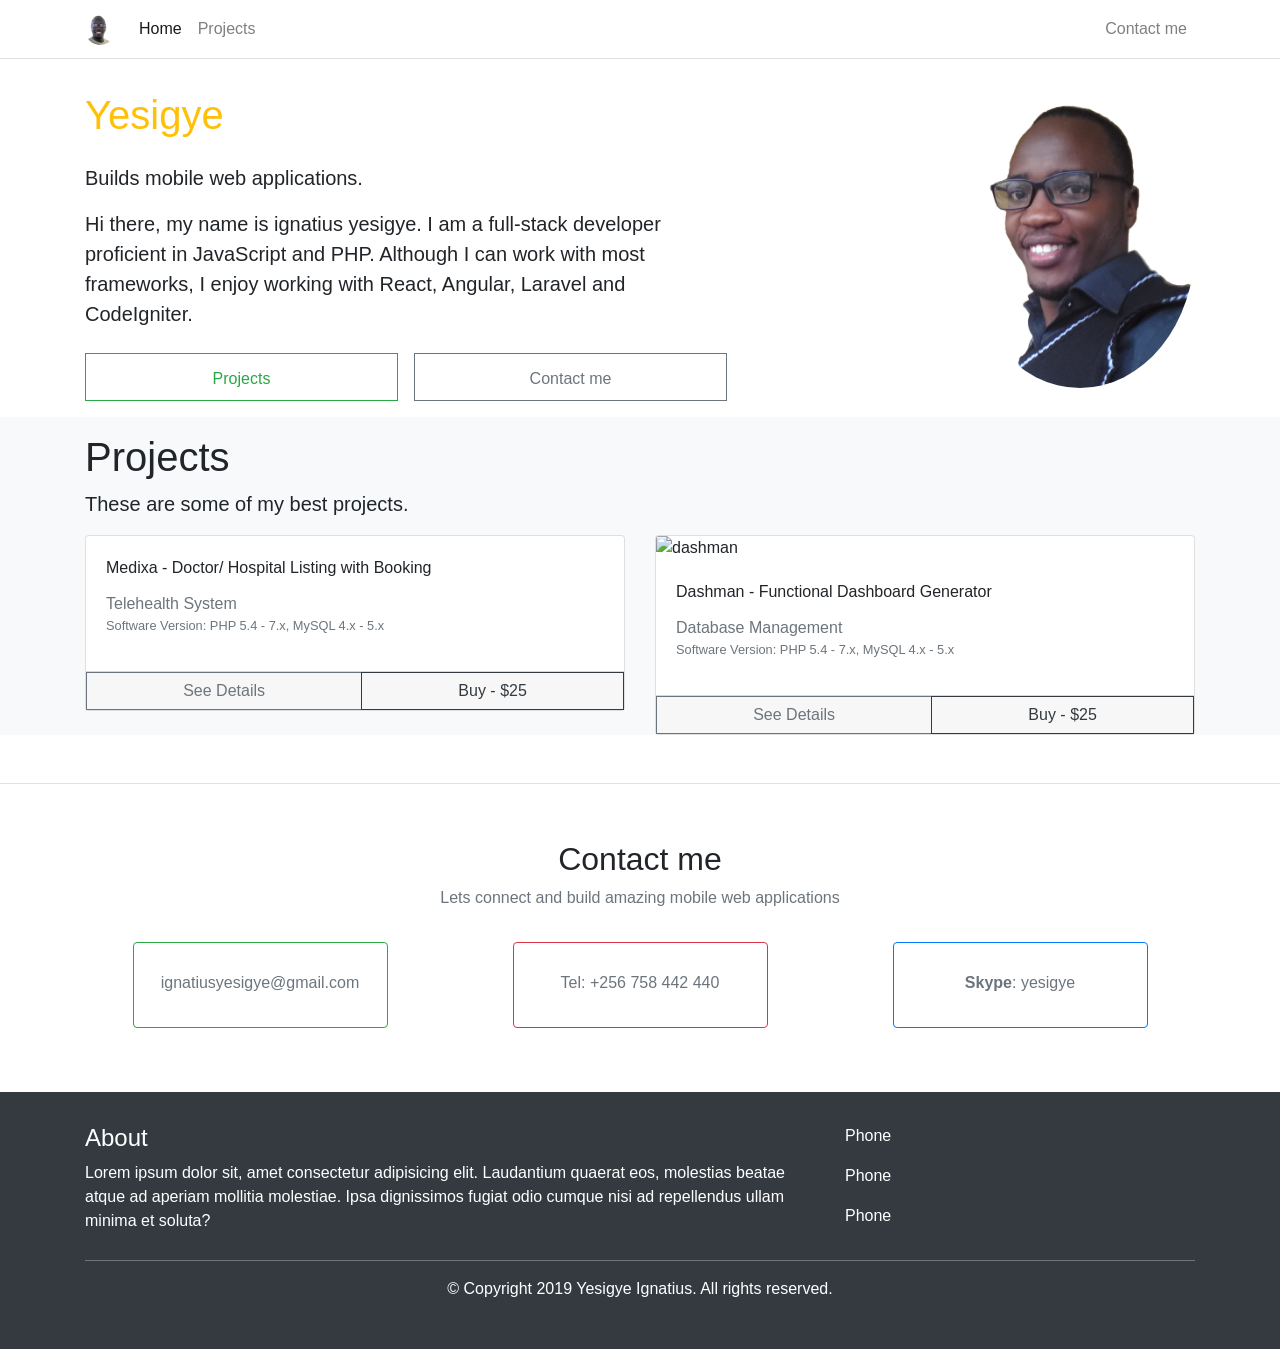
==== index.html @ 601f150d "added project" ====
<!doctype html>
<html lang="en">
    <head>
        <meta charset="utf-8">
        <meta name="viewport" content="width=device-width, initial-scale=1, shrink-to-fit=no">

        <!-- Bootstrap CSS -->
        <link rel="stylesheet" href="https://stackpath.bootstrapcdn.com/bootstrap/4.3.1/css/bootstrap.min.css" integrity="sha384-ggOyR0iXCbMQv3Xipma34MD+dH/1fQ784/j6cY/iJTQUOhcWr7x9JvoRxT2MZw1T" crossorigin="anonymous">
        <!-- Feather Icons -->
        <script src="https://unpkg.com/feather-icons"></script>
        <title>Yesigye Ignatius</title>
        <style>
            .card-top-icon {
                width:100%;
                height:2.5rem;
            }
        </style>

        <nav class="navbar navbar-expand-lg navbar-light bg-light bg-white border-bottom mb-3" id="navbar-example">
            <div class="container">
                <a class="navbar-brand" href="#">
                    <img src="assets/images/logo.png" width="30" height="30" alt="logo" class="rounded-circle">
                </a>
                <button class="navbar-toggler" type="button" data-toggle="collapse" data-target="#navbarSupportedContent" aria-controls="navbarSupportedContent" aria-expanded="false" aria-label="Toggle navigation">
                    <span class="navbar-toggler-icon"></span>
                </button>

                <div class="collapse navbar-collapse" id="navbarSupportedContent">
                    <ul class="navbar-nav mr-auto">
                        <li class="nav-item active">
                            <a class="nav-link" href="#">Home <span class="sr-only">(current)</span></a>
                        </li>
                        <li class="nav-item">
                            <a class="nav-link" href="#nash-projects">Projects</a>
                        </li>
                    </ul>
                    <ul class="navbar-nav ml-auto">
                        <li class="nav-item">
                            <a class="nav-link" href="#nash-contact">Contact me</a>
                        </li>
                    </ul>
                </div>
            </div>
        </nav>
    </head>
    <body data-spy="scroll" data-target="#navbar-example">
        <main id="main" class="">
            <section class="container" id="nash-intro">
                <div class="row align-items-center">
                    <div class="col-6 mx-auto col-md-5 order-md-2 text-md-right">
                        <img src="assets/images/profile.png" width="230" height="230" class="img-fluid rounded-circle mb-3 mb-md-0">
                    </div>
                    <div class="col-md-7 order-md-1 text-center text-md-left pr-md-2">
                        <h1 class="mb-4 mt-md-3 font-weight-light text-warning">Yesigye</h1>
                        <p class="lead">
                            Builds mobile web applications.
                        </p>
                        <p class="lead mb-4">
                            Hi there, my name is ignatius yesigye. I am a full-stack developer proficient in JavaScript and PHP.
                            Although I can work with most frameworks, I enjoy working with React, Angular, Laravel and CodeIgniter.
                        </p>
                        <div class="row mx-n2">
                            <div class="col-md px-2">
                                <a href="#nash-projects" class="btn btn-lg rounded-0 btn-outline-success w-100 mb-3" onclick="">
                                    <small>Projects</small>
                                </a>
                            </div>
                            <div class="col-md px-2">
                                <a href="#nash-contact" class="btn btn-lg rounded-0 btn-outline-secondary w-100 mb-3" onclick="">
                                    <small>Contact me</small>
                                </a>
                            </div>
                        </div>
                        <!-- Not necessary yet -->
                        <!-- <p class="text-muted mb-0">
                            Google Certified
                        </p> -->
                    </div>
                </div>
            </section>

            <section class="bg-light" id="nash-projects">
                <div class="container">
                    <h1 class="pt-3 md-pt-5 mb-2">Projects</h1>
                    <p class="lead">These are some of my best projects.</p>
                    <div class="row">
                        <div class="col-md-6">
                            <div class="card">
                                <img src="https://codecanyon.img.customer.envatousercontent.com/files/255512874/preview.png?auto=compress%2Cformat&fit=crop&crop=top&max-h=8000&max-w=590&s=eb7955624cbbb5a6c4018418d5ab334c" alt="" class="card-img-top">
                                <div class="card-body">
                                    <div class="card-title">Medixa - Doctor/ Hospital Listing with Booking</div>
                                    <div class="text-muted">Telehealth System</div>
                                    <p class="text-muted small">
                                        Software Version: PHP 5.4 - 7.x, MySQL 4.x - 5.x
                                    </p>
                                </div>
                                <div class="card-footer btn-group p-0">
                                    <a href="#modal-medixa" data-toggle="modal" class="btn rounded-0 btn-outline-secondary">See Details</a>
                                    <a href="https://codecanyon.net/item/medixa-doctor-hospital-listing-with-booking/22746123" class="btn rounded-0 btn-outline-dark">Buy - $25</a>
                                </div>
                            </div>

                            <div class="modal" tabindex="-1" role="dialog" id="modal-medixa">
                                <div class="modal-dialog modal-lg" role="document">
                                    <div class="modal-content">
                                    <div class="modal-header">
                                        <h5 class="modal-title">
                                            <img src="https://s3.envato.com/files/255512873/mini-logo.png.png" height="25" width="25" alt="medixa" class="mr-2">
                                            medixa - doctor & hospital listing with booking
                                        </h5>
                                        <button type="button" class="close" data-dismiss="modal" aria-label="Close">
                                        <span aria-hidden="true">&times;</span>
                                        </button>
                                    </div>
                                    <div class="modal-body">
                                        <p>
                                            This script is a hospital and doctor listing management tool. It is great if you are looking for an easy-to-use
                                            script
                                            to register an updated listing of doctors and hospital from which users can search and book appointments. In
                                            addition;
                                            the script allows users to book and track appointments with physicians, who will be duly notified by email and in
                                            app
                                            notifications. Dashboards are created for hospitals accounts where they can manage their physicians, define
                                            facilities
                                            they offer, upload photos and more.
                                        </p>
                                        <h4>Features</h4>
                                        <ul>
                                            <li>Full Admin Dashboard</li>
                                            <li>Dashboard for hospitals</li>
                                            <li>Notify doctors of new appointments</li>
                                            <li>Filter by type, facilities or specialities</li>
                                            <li>Robust search with ranking algorithm</li>
                                            <li>User Management and Authentication</li>
                                        </ul>
                                        
                                        <p class="text-center">
                                            <img src="https://image.ibb.co/hLg8ZK/description.png" alt="description" class="img-fluid" />
                                            <a class="btn btn-primary" href="https://medixa.000webhostapp.com/" rel="nofollow" target="_blank">
                                                DEMO
                                            </a>
                                        </p>
                                        
                                        <h4>DEMO Authentication</h4>
                                        <ol>
                                            <li>
                                                Admin Dashboard <br />
                                                <ul>
                                                    <li>email: <b><a href="mailto:admin@admin.com">admin@admin.com</a></b></li>
                                                    <li>passsword: <b>password</b></li>
                                                </ul>
                                            </li>
                                            <li>
                                                Hospital Dashboard <br />
                                                <ul>
                                                    <li>email: <b><a href="mailto:usernash@email.com">usernash@email.com</a></b></li>
                                                    <li>passsword: <b>password</b></li>
                                                </ul>
                                            </li>
                                            <li>
                                                Doctor Account <br />
                                                <ul>
                                                    <li>email: <b><a href="mailto:Anne23@Weber.com">Anne23@Weber.com</a></b></li>
                                                    <li>passsword: <b>password</b></li>
                                                </ul>
                                            </li>
                                        </ol>
                                    </div>
                                    <div class="modal-footer d-md-none">
                                        <button type="button" class="btn btn-secondary" data-dismiss="modal">Close widow</button>
                                    </div>
                                    </div>
                                </div>
                            </div>
                        </div>
                        <div class="col-md-6">
                            <div class="card">
                                <img src="https://codecanyon.img.customer.envatousercontent.com/files/265537989/preview.jpeg?auto=compress%2Cformat&fit=crop&crop=top&max-h=8000&max-w=590&s=164955f8f683c32d65505e8221504184" alt="dashman" class="card-img-top">
                                <div class="card-body">
                                    <div class="card-title">Dashman - Functional Dashboard Generator</div>
                                    <div class="text-muted">Database Management</div>
                                    <p class="text-muted small">
                                        Software Version: PHP 5.4 - 7.x, MySQL 4.x - 5.x
                                    </p>
                                </div>
                                <div class="card-footer btn-group p-0">
                                    <a href="#modal-dashman" data-toggle="modal" class="btn rounded-0 btn-outline-secondary">See Details</a>
                                    <a href="https://codecanyon.net/item/dashman-functional-dashboard-generator/23898060" class="btn rounded-0 btn-outline-dark">Buy - $25</a>
                                </div>
                            </div>

                            <div class="modal" tabindex="-1" role="dialog" id="modal-dashman">
                                <div class="modal-dialog modal-lg" role="document">
                                    <div class="modal-content">
                                    <div class="modal-header">
                                        <h5 class="modal-title">
                                            <img src="https://s3.envato.com/files/265537988/logo.PNG" height="25" width="25" alt="medixa" class="mr-2">
                                            Dashman - Functional Dashboard Generator
                                        </h5>
                                        <button type="button" class="close" data-dismiss="modal" aria-label="Close">
                                        <span aria-hidden="true">&times;</span>
                                        </button>
                                    </div>
                                    <div class="modal-body">
                                        <p>
                                            Dashman is a php script that automatically generates a working admin dashboard from your database. Dashman will take care of backend stuff, so that you focus on building amazing apps.
                                        </p>
                                        <ul>
                                            <li>Login Authentication</li>
                                            <li>Quick Statistics on data</li>
                                            <li>Data Graphs for relevant tables</li>
                                            <li>Data tables with search &#38; filters</li>
                                            <li>Data CRUD functions with Batch editing</li>
                                            <li>Image uploader with cropping feature</li>
                                            <li>Foreign keys are respected</li>
                                            <li>Form Validation</li>
                                            <li>Customizable Settings</li>
                                            <li>Easy Setup</li>
                                        </ul>
                                    
                                        <h4>Server Requirements</h4>
                                        <ul>
                                            <li>PHP 5+</li>
                                            <li>MySQL</li>
                                        </ul>
                                    
                                        <p>
                                            <a href="http://dashmanapp.000webhostapp.com/" rel="nofollow" target="_blank">
                                                <img src="https://i.ibb.co/s6HyV5x/description.png" alt="description" class="img-fluid">
                                            </a>
                                        </p>
                                    
                                        <h4>Features</h4>
                                        <ul>
                                            <li>
                                                <strong>Secure authentication.</strong>
                                                Dashman has an inbuilt user authentication to connect to your database safely.
                                                No need to setup an account, just enter your database credentials to begin using Dashman.
                                            </li>
                                            <li>
                                                <strong>Intiutive Dashboard.</strong>
                                                A dashboard is automatically generated depending on the database structure and the type of 
                                                data in your database. Generating different card to show graphs, statistics, quick facts and info cards.
                                            </li>
                                            <li>
                                                <strong>Data Mapping.</strong>
                                                Dashman analyzes and maintains the foreign key relationships between data objects and treats them as a single entity.
                                                for example a user management database will have a User entity that relates to Groups and Roles.
                                            </li>
                                            <li>
                                                <strong>Smart Widgets.</strong>
                                                Dashman presents data in a beautiful and familiar way. Using images card or upload widgets 
                                                for images, check boxes for option fields or formatting tables to display data correctly.
                                            </li>
                                            <li>
                                                <strong>Form Validation.</strong>
                                                While adding or updating new data, Dashman ensures the data you enter is true and
                                                consistent by setting up validation rules based on your database constrains.
                                            </li>
                                            <li>
                                                <strong>No generated code or tables.</strong>
                                                Dashman relies solely on your database and unlike most generator scripts,
                                                It does not add code files or change your database schema. This makes it perfect if you have limited privileges
                                                on a web server or you are concerned about security.
                                            </li>
                                        </ul>
                                    </div>
                                    <div class="modal-footer d-md-none">
                                        <button type="button" class="btn btn-secondary" data-dismiss="modal">Close widow</button>
                                    </div>
                                    </div>
                                </div>
                            </div>
                        </div>
                    </div>
                </div>
            </section>

            <section class="border-top py-5 mt-5 text-center" id="nash-contact">
                <h2 class="my-2">Contact me</h2>
                <p class="text-muted">Lets connect and build amazing mobile web applications</p>
                <div class="container">
                    <div class="row">
                        <div class="col-md-3 mt-3 mx-auto">
                            <a class="card-link text-success" href="mailto:ignatiusyesigye@gmail.com">
                                <div class="card card-body border-success">
                                    <h1><i class="card-top-icon" data-feather="mail"></i></h1>
                                    <div class="card-title text-muted">
                                        ignatiusyesigye@gmail.com
                                    </div>
                                </div>
                            </a>
                        </div>
                        <div class="col-md-3 mt-3 mx-auto">
                            <a class="card-link text-danger d-md-none" href="tel:+256758442440">
                                <div class="card card-body border-danger">
                                    <h1><i class="card-top-icon" data-feather="phone"></i></h1>
                                    <div class="card-title text-muted">
                                        Tel: +256 758 442 440
                                    </div>
                                </div>
                            </a>
                            <div class="card card-body d-none d-md-block border-danger text-danger">
                                <h1><i class="card-top-icon" data-feather="phone"></i></h1>
                                <div class="card-title text-muted">
                                    Tel: +256 758 442 440
                                </div>
                            </div>
                        </div>
                        <div class="col-md-3 mt-3 mx-auto">
                            <a class="card-link text-primary" href="skype:yesigye">
                                <div class="card card-body border-primary">
                                    <h1><i class="card-top-icon" data-feather="video"></i></h1>
                                    <div class="card-title text-muted">
                                        <b>Skype</b>: yesigye
                                    </div>
                                </div>
                            </a>
                        </div>
                    </div>
                </div>
            </section>
        </main>

        <footer class="bg-dark text-white pt-3 pb-5 mt-3">
            <div class="container">
                <div class="row">
                    <div class="col-md-8 pt-3">
                        <h4>About</h4>
                        Lorem ipsum dolor sit, amet consectetur adipisicing elit. Laudantium quaerat eos, molestias beatae atque ad aperiam mollitia molestiae. Ipsa dignissimos fugiat odio cumque nisi ad repellendus ullam minima et soluta?
                    </div>
                    <div class="col-md-4 pt-3">
                        <p>Phone</p>
                        <p>Phone</p>
                        <p>Phone</p>
                    </div>
                </div>
                <hr class="border-secondary">
                <aside class="text-center">&copy Copyright 2019 Yesigye Ignatius.<wbr> All rights reserved.</aside>
            </div>
        </footer>

        <!-- Activate Feather Icons -->
        <script>
            feather.replace()
        </script>
        <!-- jQuery first, then Popper.js, then Bootstrap JS -->
        <script src="https://code.jquery.com/jquery-3.3.1.slim.min.js" integrity="sha384-q8i/X+965DzO0rT7abK41JStQIAqVgRVzpbzo5smXKp4YfRvH+8abtTE1Pi6jizo" crossorigin="anonymous"></script>
        <script src="https://cdnjs.cloudflare.com/ajax/libs/popper.js/1.14.7/umd/popper.min.js" integrity="sha384-UO2eT0CpHqdSJQ6hJty5KVphtPhzWj9WO1clHTMGa3JDZwrnQq4sF86dIHNDz0W1" crossorigin="anonymous"></script>
        <script src="https://stackpath.bootstrapcdn.com/bootstrap/4.3.1/js/bootstrap.min.js" integrity="sha384-JjSmVgyd0p3pXB1rRibZUAYoIIy6OrQ6VrjIEaFf/nJGzIxFDsf4x0xIM+B07jRM" crossorigin="anonymous"></script>
  </body>
</html>
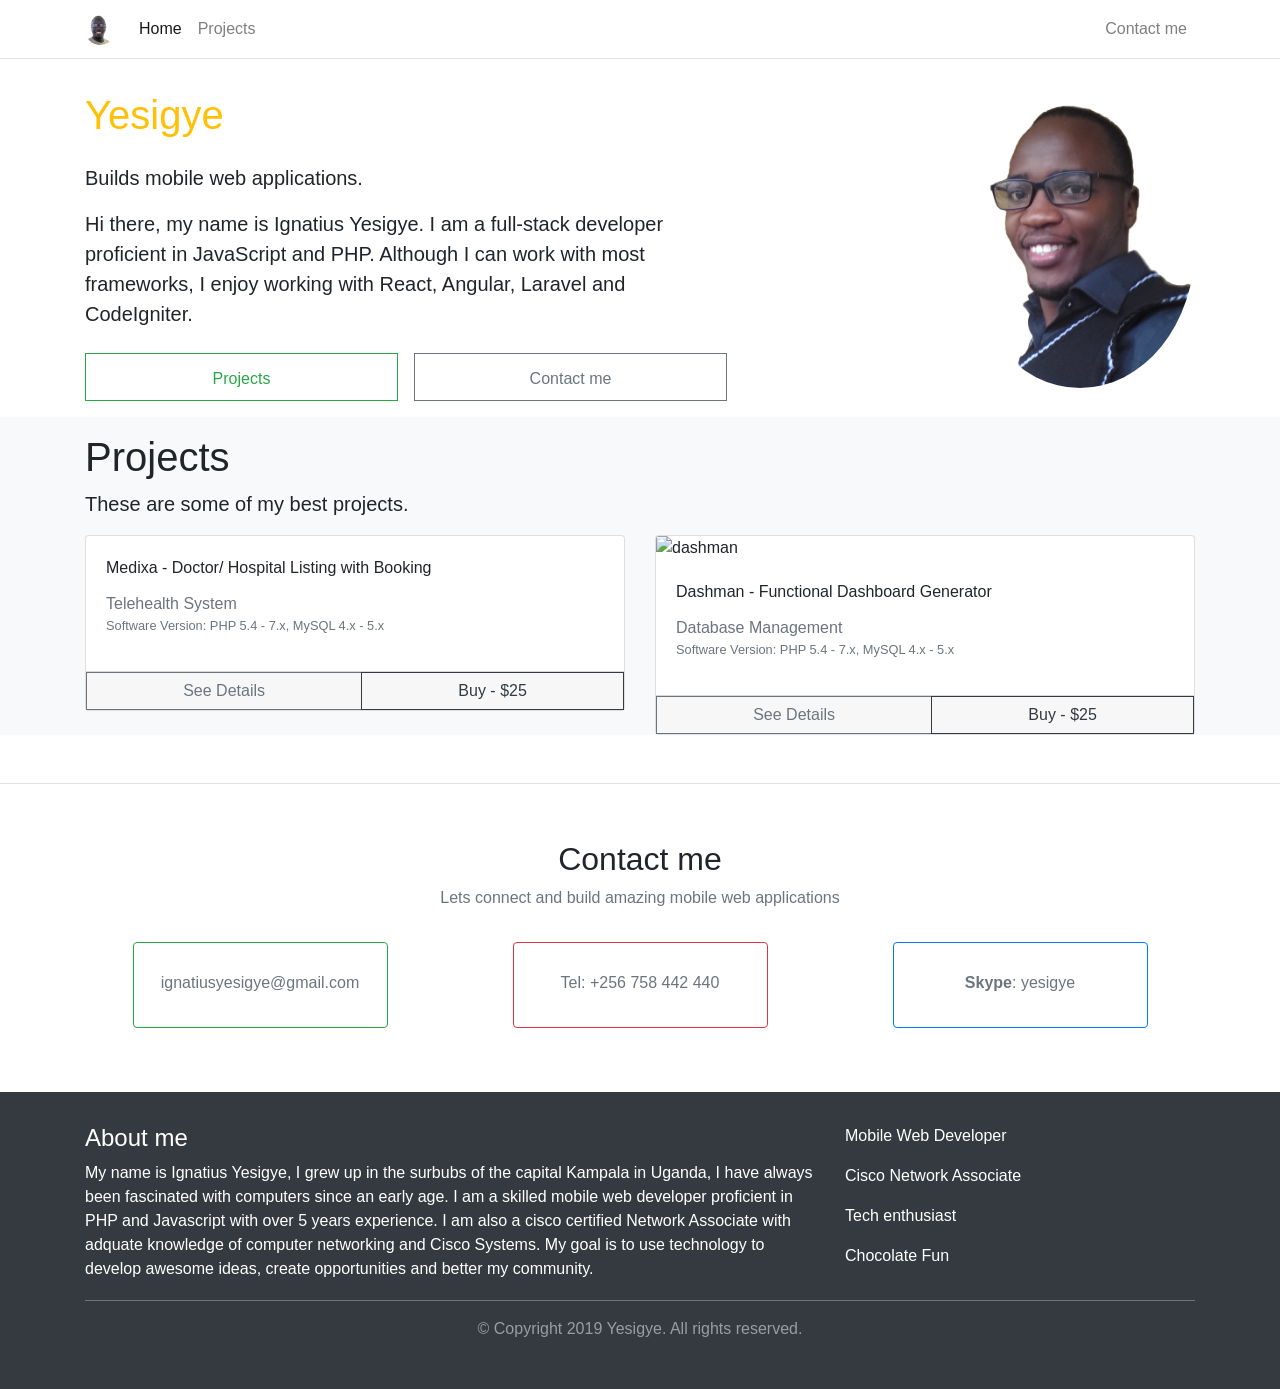
==== commit e62e9c17: "Updated about me" ====
--- a/index.html
+++ b/index.html
@@ -56,7 +56,7 @@
                             Builds mobile web applications.
                         </p>
                         <p class="lead mb-4">
-                            Hi there, my name is ignatius yesigye. I am a full-stack developer proficient in JavaScript and PHP.
+                            Hi there, my name is Ignatius Yesigye. I am a full-stack developer proficient in JavaScript and PHP.
                             Although I can work with most frameworks, I enjoy working with React, Angular, Laravel and CodeIgniter.
                         </p>
                         <div class="row mx-n2">
@@ -326,17 +326,22 @@
             <div class="container">
                 <div class="row">
                     <div class="col-md-8 pt-3">
-                        <h4>About</h4>
-                        Lorem ipsum dolor sit, amet consectetur adipisicing elit. Laudantium quaerat eos, molestias beatae atque ad aperiam mollitia molestiae. Ipsa dignissimos fugiat odio cumque nisi ad repellendus ullam minima et soluta?
+                        <h4>About me</h4>
+                        My name is Ignatius Yesigye, I grew up in the surbubs of the capital Kampala in Uganda,
+                        I have always been fascinated with computers since an early age.
+                        I am a skilled mobile web developer proficient in PHP and Javascript with over 5 years experience.
+                        I am also a cisco certified Network Associate with adquate knowledge of computer networking and Cisco Systems.
+                        My goal is to use technology to develop awesome ideas, create opportunities and better my community.
                     </div>
                     <div class="col-md-4 pt-3">
-                        <p>Phone</p>
-                        <p>Phone</p>
-                        <p>Phone</p>
+                        <p>Mobile Web Developer</p>
+                        <p>Cisco Network Associate</p>
+                        <p>Tech enthusiast</p>
+                        <p>Chocolate Fun</p>
                     </div>
                 </div>
                 <hr class="border-secondary">
-                <aside class="text-center">&copy Copyright 2019 Yesigye Ignatius.<wbr> All rights reserved.</aside>
+                <aside class="text-center text-white-50">&copy Copyright 2019 Yesigye.<wbr> All rights reserved.</aside>
             </div>
         </footer>
 
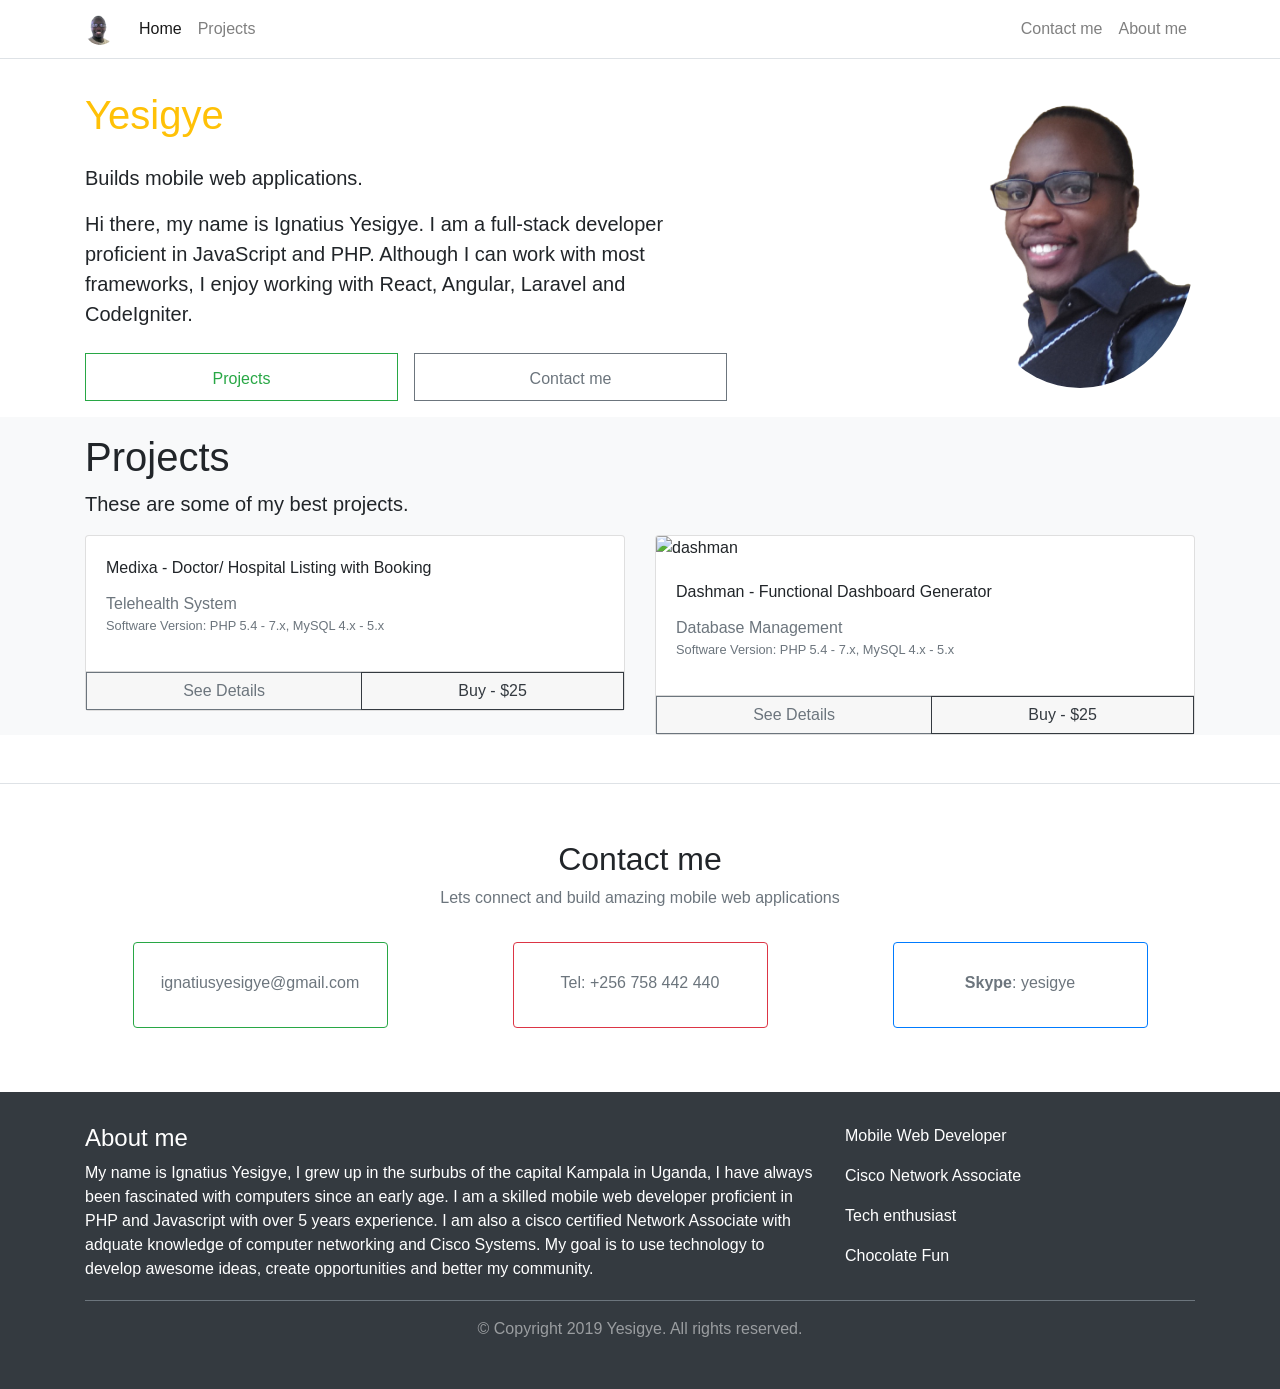
==== commit 482c453b: "Add about link to nav" ====
--- a/index.html
+++ b/index.html
@@ -37,6 +37,9 @@
                     <ul class="navbar-nav ml-auto">
                         <li class="nav-item">
                             <a class="nav-link" href="#nash-contact">Contact me</a>
+                        </li>
+                        <li class="nav-item">
+                            <a class="nav-link" href="#nash-about">About me</a>
                         </li>
                     </ul>
                 </div>
@@ -322,7 +325,7 @@
             </section>
         </main>
 
-        <footer class="bg-dark text-white pt-3 pb-5 mt-3">
+        <footer class="bg-dark text-white pt-3 pb-5 mt-3" id="nash-about">
             <div class="container">
                 <div class="row">
                     <div class="col-md-8 pt-3">
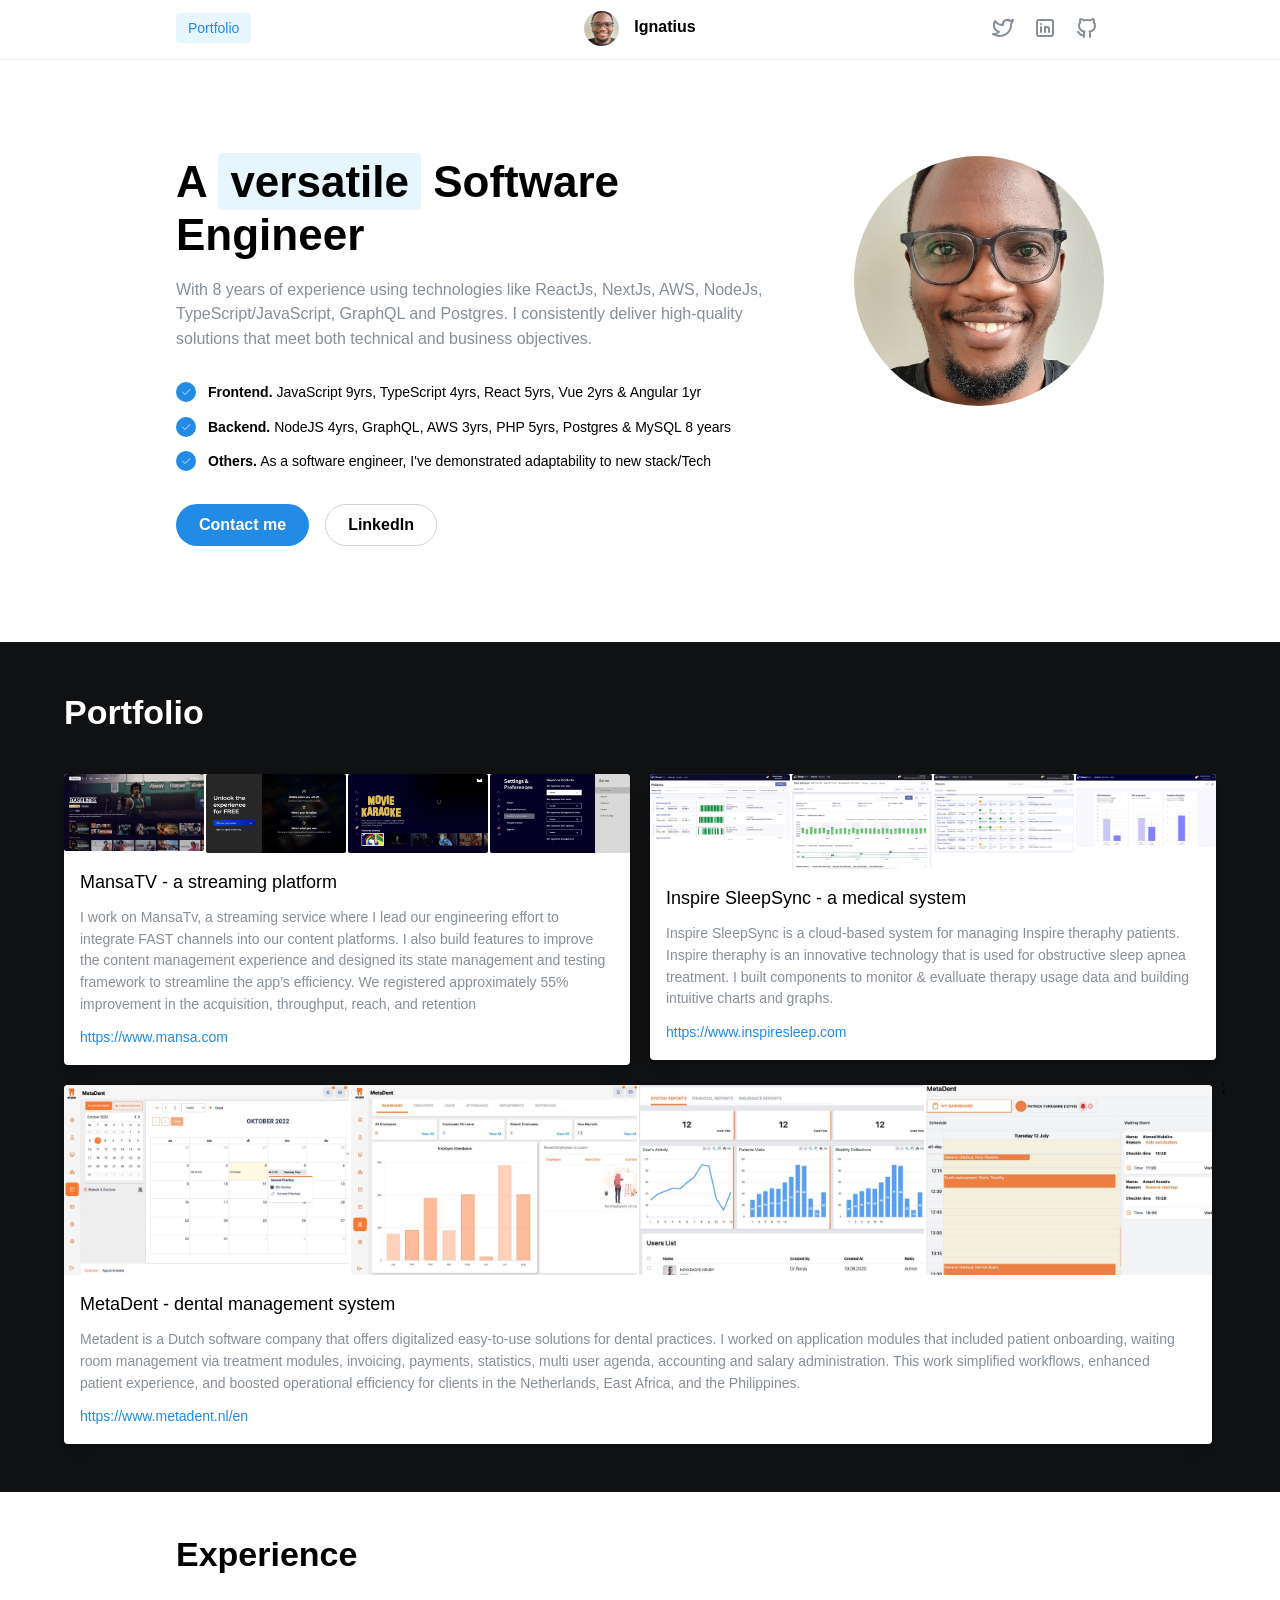
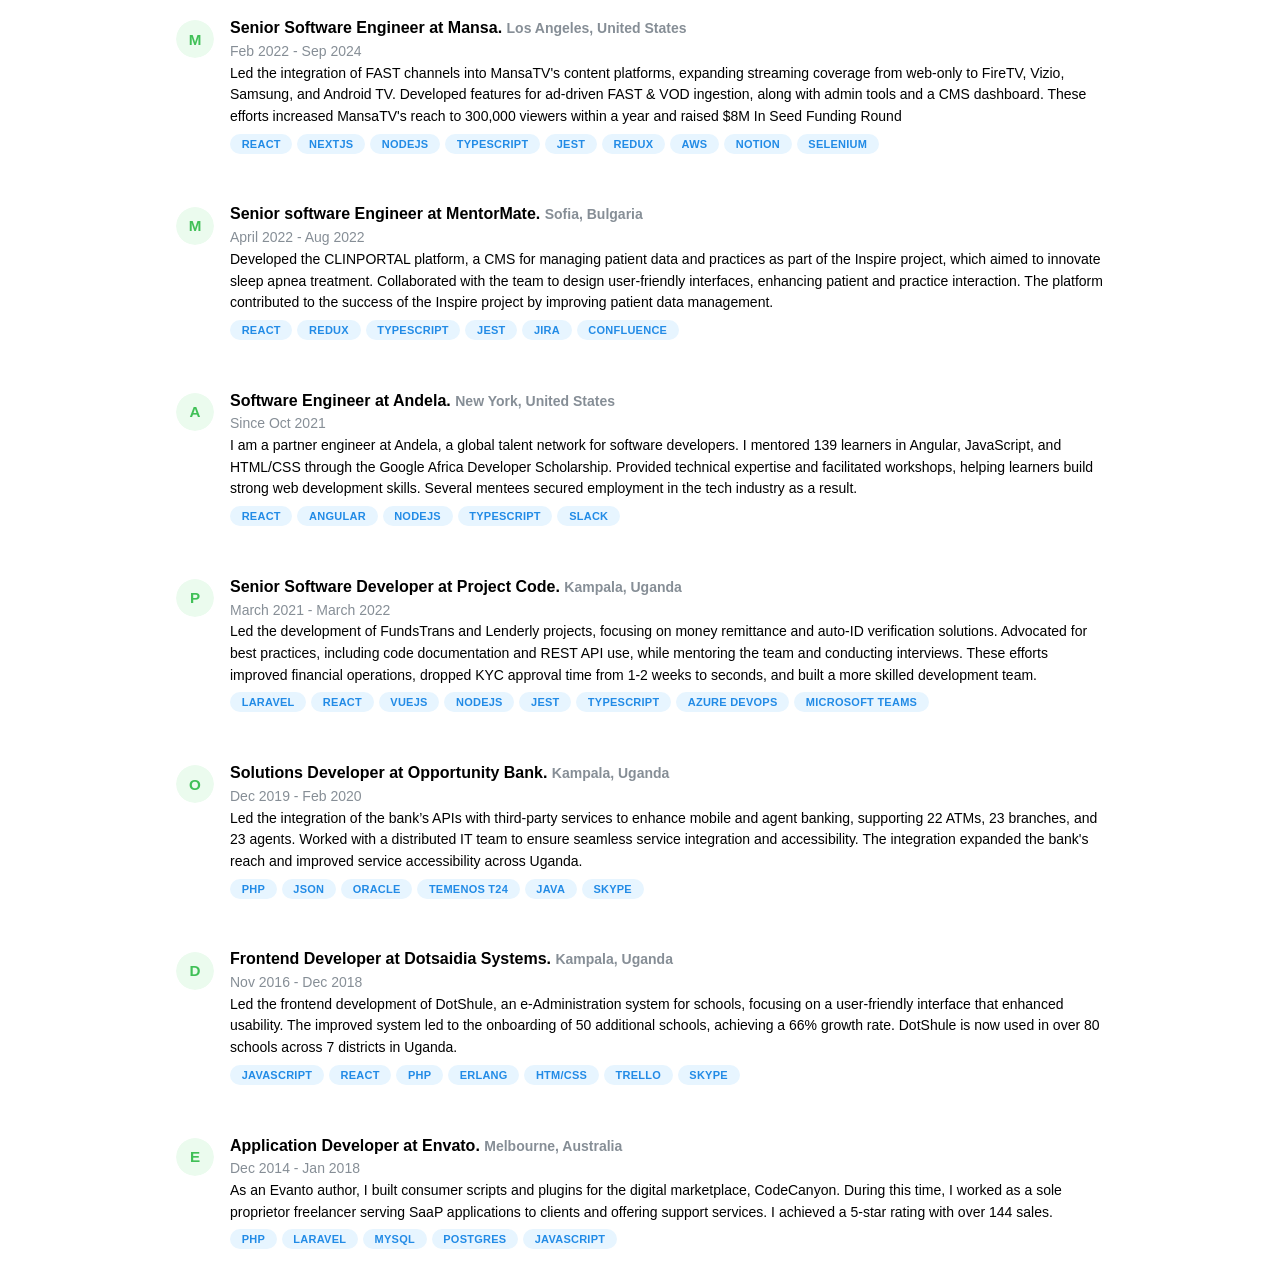
==== commit 60a8c1f6: "Add files via upload" ====
--- a/index.html
+++ b/index.html
@@ -1,360 +1 @@
-<!doctype html>
-<html lang="en">
-    <head>
-        <meta charset="utf-8">
-        <meta name="viewport" content="width=device-width, initial-scale=1, shrink-to-fit=no">
-
-        <!-- Bootstrap CSS -->
-        <link rel="stylesheet" href="https://stackpath.bootstrapcdn.com/bootstrap/4.3.1/css/bootstrap.min.css" integrity="sha384-ggOyR0iXCbMQv3Xipma34MD+dH/1fQ784/j6cY/iJTQUOhcWr7x9JvoRxT2MZw1T" crossorigin="anonymous">
-        <!-- Feather Icons -->
-        <script src="https://unpkg.com/feather-icons"></script>
-        <title>Yesigye Ignatius</title>
-        <style>
-            .card-top-icon {
-                width:100%;
-                height:2.5rem;
-            }
-        </style>
-
-        <nav class="navbar navbar-expand-lg navbar-light bg-light bg-white border-bottom mb-3" id="navbar-example">
-            <div class="container">
-                <a class="navbar-brand" href="#">
-                    <img src="assets/images/logo.png" width="30" height="30" alt="logo" class="rounded-circle">
-                </a>
-                <button class="navbar-toggler" type="button" data-toggle="collapse" data-target="#navbarSupportedContent" aria-controls="navbarSupportedContent" aria-expanded="false" aria-label="Toggle navigation">
-                    <span class="navbar-toggler-icon"></span>
-                </button>
-
-                <div class="collapse navbar-collapse" id="navbarSupportedContent">
-                    <ul class="navbar-nav mr-auto">
-                        <li class="nav-item active">
-                            <a class="nav-link" href="#">Home <span class="sr-only">(current)</span></a>
-                        </li>
-                        <li class="nav-item">
-                            <a class="nav-link" href="#nash-projects">Projects</a>
-                        </li>
-                    </ul>
-                    <ul class="navbar-nav ml-auto">
-                        <li class="nav-item">
-                            <a class="nav-link" href="#nash-contact">Contact me</a>
-                        </li>
-                        <li class="nav-item">
-                            <a class="nav-link" href="#nash-about">About me</a>
-                        </li>
-                    </ul>
-                </div>
-            </div>
-        </nav>
-    </head>
-    <body data-spy="scroll" data-target="#navbar-example">
-        <main id="main" class="">
-            <section class="container" id="nash-intro">
-                <div class="row align-items-center">
-                    <div class="col-6 mx-auto col-md-5 order-md-2 text-md-right">
-                        <img src="assets/images/profile.png" width="230" height="230" class="img-fluid rounded-circle mb-3 mb-md-0">
-                    </div>
-                    <div class="col-md-7 order-md-1 text-center text-md-left pr-md-2">
-                        <h1 class="mb-4 mt-md-3 font-weight-light text-warning">Yesigye</h1>
-                        <p class="lead">
-                            Builds mobile web applications.
-                        </p>
-                        <p class="lead mb-4">
-                            Hi there, my name is Ignatius Yesigye. I am a full-stack developer proficient in JavaScript and PHP.
-                            Although I can work with most frameworks, I enjoy working with React, Angular, Laravel and CodeIgniter.
-                        </p>
-                        <div class="row mx-n2">
-                            <div class="col-md px-2">
-                                <a href="#nash-projects" class="btn btn-lg rounded-0 btn-outline-success w-100 mb-3" onclick="">
-                                    <small>Projects</small>
-                                </a>
-                            </div>
-                            <div class="col-md px-2">
-                                <a href="#nash-contact" class="btn btn-lg rounded-0 btn-outline-secondary w-100 mb-3" onclick="">
-                                    <small>Contact me</small>
-                                </a>
-                            </div>
-                        </div>
-                        <!-- Not necessary yet -->
-                        <!-- <p class="text-muted mb-0">
-                            Google Certified
-                        </p> -->
-                    </div>
-                </div>
-            </section>
-
-            <section class="bg-light" id="nash-projects">
-                <div class="container">
-                    <h1 class="pt-3 md-pt-5 mb-2">Projects</h1>
-                    <p class="lead">These are some of my best projects.</p>
-                    <div class="row">
-                        <div class="col-md-6">
-                            <div class="card">
-                                <img src="https://codecanyon.img.customer.envatousercontent.com/files/255512874/preview.png?auto=compress%2Cformat&fit=crop&crop=top&max-h=8000&max-w=590&s=eb7955624cbbb5a6c4018418d5ab334c" alt="" class="card-img-top">
-                                <div class="card-body">
-                                    <div class="card-title">Medixa - Doctor/ Hospital Listing with Booking</div>
-                                    <div class="text-muted">Telehealth System</div>
-                                    <p class="text-muted small">
-                                        Software Version: PHP 5.4 - 7.x, MySQL 4.x - 5.x
-                                    </p>
-                                </div>
-                                <div class="card-footer btn-group p-0">
-                                    <a href="#modal-medixa" data-toggle="modal" class="btn rounded-0 btn-outline-secondary">See Details</a>
-                                    <a href="https://codecanyon.net/item/medixa-doctor-hospital-listing-with-booking/22746123" class="btn rounded-0 btn-outline-dark">Buy - $25</a>
-                                </div>
-                            </div>
-
-                            <div class="modal" tabindex="-1" role="dialog" id="modal-medixa">
-                                <div class="modal-dialog modal-lg" role="document">
-                                    <div class="modal-content">
-                                    <div class="modal-header">
-                                        <h5 class="modal-title">
-                                            <img src="https://s3.envato.com/files/255512873/mini-logo.png.png" height="25" width="25" alt="medixa" class="mr-2">
-                                            medixa - doctor & hospital listing with booking
-                                        </h5>
-                                        <button type="button" class="close" data-dismiss="modal" aria-label="Close">
-                                        <span aria-hidden="true">&times;</span>
-                                        </button>
-                                    </div>
-                                    <div class="modal-body">
-                                        <p>
-                                            This script is a hospital and doctor listing management tool. It is great if you are looking for an easy-to-use
-                                            script
-                                            to register an updated listing of doctors and hospital from which users can search and book appointments. In
-                                            addition;
-                                            the script allows users to book and track appointments with physicians, who will be duly notified by email and in
-                                            app
-                                            notifications. Dashboards are created for hospitals accounts where they can manage their physicians, define
-                                            facilities
-                                            they offer, upload photos and more.
-                                        </p>
-                                        <h4>Features</h4>
-                                        <ul>
-                                            <li>Full Admin Dashboard</li>
-                                            <li>Dashboard for hospitals</li>
-                                            <li>Notify doctors of new appointments</li>
-                                            <li>Filter by type, facilities or specialities</li>
-                                            <li>Robust search with ranking algorithm</li>
-                                            <li>User Management and Authentication</li>
-                                        </ul>
-                                        
-                                        <p class="text-center">
-                                            <img src="https://image.ibb.co/hLg8ZK/description.png" alt="description" class="img-fluid" />
-                                            <a class="btn btn-primary" href="https://medixa.000webhostapp.com/" rel="nofollow" target="_blank">
-                                                DEMO
-                                            </a>
-                                        </p>
-                                        
-                                        <h4>DEMO Authentication</h4>
-                                        <ol>
-                                            <li>
-                                                Admin Dashboard <br />
-                                                <ul>
-                                                    <li>email: <b><a href="mailto:admin@admin.com">admin@admin.com</a></b></li>
-                                                    <li>passsword: <b>password</b></li>
-                                                </ul>
-                                            </li>
-                                            <li>
-                                                Hospital Dashboard <br />
-                                                <ul>
-                                                    <li>email: <b><a href="mailto:usernash@email.com">usernash@email.com</a></b></li>
-                                                    <li>passsword: <b>password</b></li>
-                                                </ul>
-                                            </li>
-                                            <li>
-                                                Doctor Account <br />
-                                                <ul>
-                                                    <li>email: <b><a href="mailto:Anne23@Weber.com">Anne23@Weber.com</a></b></li>
-                                                    <li>passsword: <b>password</b></li>
-                                                </ul>
-                                            </li>
-                                        </ol>
-                                    </div>
-                                    <div class="modal-footer d-md-none">
-                                        <button type="button" class="btn btn-secondary" data-dismiss="modal">Close widow</button>
-                                    </div>
-                                    </div>
-                                </div>
-                            </div>
-                        </div>
-                        <div class="col-md-6">
-                            <div class="card">
-                                <img src="https://codecanyon.img.customer.envatousercontent.com/files/265537989/preview.jpeg?auto=compress%2Cformat&fit=crop&crop=top&max-h=8000&max-w=590&s=164955f8f683c32d65505e8221504184" alt="dashman" class="card-img-top">
-                                <div class="card-body">
-                                    <div class="card-title">Dashman - Functional Dashboard Generator</div>
-                                    <div class="text-muted">Database Management</div>
-                                    <p class="text-muted small">
-                                        Software Version: PHP 5.4 - 7.x, MySQL 4.x - 5.x
-                                    </p>
-                                </div>
-                                <div class="card-footer btn-group p-0">
-                                    <a href="#modal-dashman" data-toggle="modal" class="btn rounded-0 btn-outline-secondary">See Details</a>
-                                    <a href="https://codecanyon.net/item/dashman-functional-dashboard-generator/23898060" class="btn rounded-0 btn-outline-dark">Buy - $25</a>
-                                </div>
-                            </div>
-
-                            <div class="modal" tabindex="-1" role="dialog" id="modal-dashman">
-                                <div class="modal-dialog modal-lg" role="document">
-                                    <div class="modal-content">
-                                    <div class="modal-header">
-                                        <h5 class="modal-title">
-                                            <img src="https://s3.envato.com/files/265537988/logo.PNG" height="25" width="25" alt="medixa" class="mr-2">
-                                            Dashman - Functional Dashboard Generator
-                                        </h5>
-                                        <button type="button" class="close" data-dismiss="modal" aria-label="Close">
-                                        <span aria-hidden="true">&times;</span>
-                                        </button>
-                                    </div>
-                                    <div class="modal-body">
-                                        <p>
-                                            Dashman is a php script that automatically generates a working admin dashboard from your database. Dashman will take care of backend stuff, so that you focus on building amazing apps.
-                                        </p>
-                                        <ul>
-                                            <li>Login Authentication</li>
-                                            <li>Quick Statistics on data</li>
-                                            <li>Data Graphs for relevant tables</li>
-                                            <li>Data tables with search &#38; filters</li>
-                                            <li>Data CRUD functions with Batch editing</li>
-                                            <li>Image uploader with cropping feature</li>
-                                            <li>Foreign keys are respected</li>
-                                            <li>Form Validation</li>
-                                            <li>Customizable Settings</li>
-                                            <li>Easy Setup</li>
-                                        </ul>
-                                    
-                                        <h4>Server Requirements</h4>
-                                        <ul>
-                                            <li>PHP 5+</li>
-                                            <li>MySQL</li>
-                                        </ul>
-                                    
-                                        <p>
-                                            <a href="http://dashmanapp.000webhostapp.com/" rel="nofollow" target="_blank">
-                                                <img src="https://i.ibb.co/s6HyV5x/description.png" alt="description" class="img-fluid">
-                                            </a>
-                                        </p>
-                                    
-                                        <h4>Features</h4>
-                                        <ul>
-                                            <li>
-                                                <strong>Secure authentication.</strong>
-                                                Dashman has an inbuilt user authentication to connect to your database safely.
-                                                No need to setup an account, just enter your database credentials to begin using Dashman.
-                                            </li>
-                                            <li>
-                                                <strong>Intiutive Dashboard.</strong>
-                                                A dashboard is automatically generated depending on the database structure and the type of 
-                                                data in your database. Generating different card to show graphs, statistics, quick facts and info cards.
-                                            </li>
-                                            <li>
-                                                <strong>Data Mapping.</strong>
-                                                Dashman analyzes and maintains the foreign key relationships between data objects and treats them as a single entity.
-                                                for example a user management database will have a User entity that relates to Groups and Roles.
-                                            </li>
-                                            <li>
-                                                <strong>Smart Widgets.</strong>
-                                                Dashman presents data in a beautiful and familiar way. Using images card or upload widgets 
-                                                for images, check boxes for option fields or formatting tables to display data correctly.
-                                            </li>
-                                            <li>
-                                                <strong>Form Validation.</strong>
-                                                While adding or updating new data, Dashman ensures the data you enter is true and
-                                                consistent by setting up validation rules based on your database constrains.
-                                            </li>
-                                            <li>
-                                                <strong>No generated code or tables.</strong>
-                                                Dashman relies solely on your database and unlike most generator scripts,
-                                                It does not add code files or change your database schema. This makes it perfect if you have limited privileges
-                                                on a web server or you are concerned about security.
-                                            </li>
-                                        </ul>
-                                    </div>
-                                    <div class="modal-footer d-md-none">
-                                        <button type="button" class="btn btn-secondary" data-dismiss="modal">Close widow</button>
-                                    </div>
-                                    </div>
-                                </div>
-                            </div>
-                        </div>
-                    </div>
-                </div>
-            </section>
-
-            <section class="border-top py-5 mt-5 text-center" id="nash-contact">
-                <h2 class="my-2">Contact me</h2>
-                <p class="text-muted">Lets connect and build amazing mobile web applications</p>
-                <div class="container">
-                    <div class="row">
-                        <div class="col-md-3 mt-3 mx-auto">
-                            <a class="card-link text-success" href="mailto:ignatiusyesigye@gmail.com">
-                                <div class="card card-body border-success">
-                                    <h1><i class="card-top-icon" data-feather="mail"></i></h1>
-                                    <div class="card-title text-muted">
-                                        ignatiusyesigye@gmail.com
-                                    </div>
-                                </div>
-                            </a>
-                        </div>
-                        <div class="col-md-3 mt-3 mx-auto">
-                            <a class="card-link text-danger d-md-none" href="tel:+256758442440">
-                                <div class="card card-body border-danger">
-                                    <h1><i class="card-top-icon" data-feather="phone"></i></h1>
-                                    <div class="card-title text-muted">
-                                        Tel: +256 758 442 440
-                                    </div>
-                                </div>
-                            </a>
-                            <div class="card card-body d-none d-md-block border-danger text-danger">
-                                <h1><i class="card-top-icon" data-feather="phone"></i></h1>
-                                <div class="card-title text-muted">
-                                    Tel: +256 758 442 440
-                                </div>
-                            </div>
-                        </div>
-                        <div class="col-md-3 mt-3 mx-auto">
-                            <a class="card-link text-primary" href="skype:yesigye">
-                                <div class="card card-body border-primary">
-                                    <h1><i class="card-top-icon" data-feather="video"></i></h1>
-                                    <div class="card-title text-muted">
-                                        <b>Skype</b>: yesigye
-                                    </div>
-                                </div>
-                            </a>
-                        </div>
-                    </div>
-                </div>
-            </section>
-        </main>
-
-        <footer class="bg-dark text-white pt-3 pb-5 mt-3" id="nash-about">
-            <div class="container">
-                <div class="row">
-                    <div class="col-md-8 pt-3">
-                        <h4>About me</h4>
-                        My name is Ignatius Yesigye, I grew up in the surbubs of the capital Kampala in Uganda,
-                        I have always been fascinated with computers since an early age.
-                        I am a skilled mobile web developer proficient in PHP and Javascript with over 5 years experience.
-                        I am also a cisco certified Network Associate with adquate knowledge of computer networking and Cisco Systems.
-                        My goal is to use technology to develop awesome ideas, create opportunities and better my community.
-                    </div>
-                    <div class="col-md-4 pt-3">
-                        <p>Mobile Web Developer</p>
-                        <p>Cisco Network Associate</p>
-                        <p>Tech enthusiast</p>
-                        <p>Chocolate Fun</p>
-                    </div>
-                </div>
-                <hr class="border-secondary">
-                <aside class="text-center text-white-50">&copy Copyright 2019 Yesigye.<wbr> All rights reserved.</aside>
-            </div>
-        </footer>
-
-        <!-- Activate Feather Icons -->
-        <script>
-            feather.replace()
-        </script>
-        <!-- jQuery first, then Popper.js, then Bootstrap JS -->
-        <script src="https://code.jquery.com/jquery-3.3.1.slim.min.js" integrity="sha384-q8i/X+965DzO0rT7abK41JStQIAqVgRVzpbzo5smXKp4YfRvH+8abtTE1Pi6jizo" crossorigin="anonymous"></script>
-        <script src="https://cdnjs.cloudflare.com/ajax/libs/popper.js/1.14.7/umd/popper.min.js" integrity="sha384-UO2eT0CpHqdSJQ6hJty5KVphtPhzWj9WO1clHTMGa3JDZwrnQq4sF86dIHNDz0W1" crossorigin="anonymous"></script>
-        <script src="https://stackpath.bootstrapcdn.com/bootstrap/4.3.1/js/bootstrap.min.js" integrity="sha384-JjSmVgyd0p3pXB1rRibZUAYoIIy6OrQ6VrjIEaFf/nJGzIxFDsf4x0xIM+B07jRM" crossorigin="anonymous"></script>
-  </body>
-</html>+<!doctype html><html lang="en"><head><meta charset="utf-8"/><link rel="icon" href="/meTiny.png"/><meta name="viewport" content="width=device-width,initial-scale=1"/><meta name="theme-color" content="#000000"/><meta name="description" content="A software enginner based in Uganda, Africa with about 10 year experience, working with remote and distributed teams from around the world, acoss different industries"/><link rel="apple-touch-icon" href="/logo192.png"/><link rel="manifest" href="/manifest.json"/><style>.mantine-xtdr9v{gap:2px!important}</style><title>Ignatius Yesigye - software enginner</title><script defer="defer" src="/static/js/main.4131d25a.js"></script><link href="/static/css/main.abd64e84.css" rel="stylesheet"></head><body><noscript>You need to enable JavaScript to run this app.</noscript><div id="root"></div></body></html>
--- a/static/css/main.abd64e84.css
+++ b/static/css/main.abd64e84.css
@@ -0,0 +1,2 @@
+.App{text-align:center}.App-logo{height:40vmin;pointer-events:none}@media (prefers-reduced-motion:no-preference){.App-logo{-webkit-animation:App-logo-spin 20s linear infinite;animation:App-logo-spin 20s linear infinite}}.App-header{align-items:center;background-color:#282c34;color:#fff;display:flex;flex-direction:column;font-size:calc(10px + 2vmin);justify-content:center;min-height:100vh}.App-link{color:#61dafb}@-webkit-keyframes App-logo-spin{0%{-webkit-transform:rotate(0deg);transform:rotate(0deg)}to{-webkit-transform:rotate(1turn);transform:rotate(1turn)}}@keyframes App-logo-spin{0%{-webkit-transform:rotate(0deg);transform:rotate(0deg)}to{-webkit-transform:rotate(1turn);transform:rotate(1turn)}}
+/*# sourceMappingURL=main.abd64e84.css.map*/
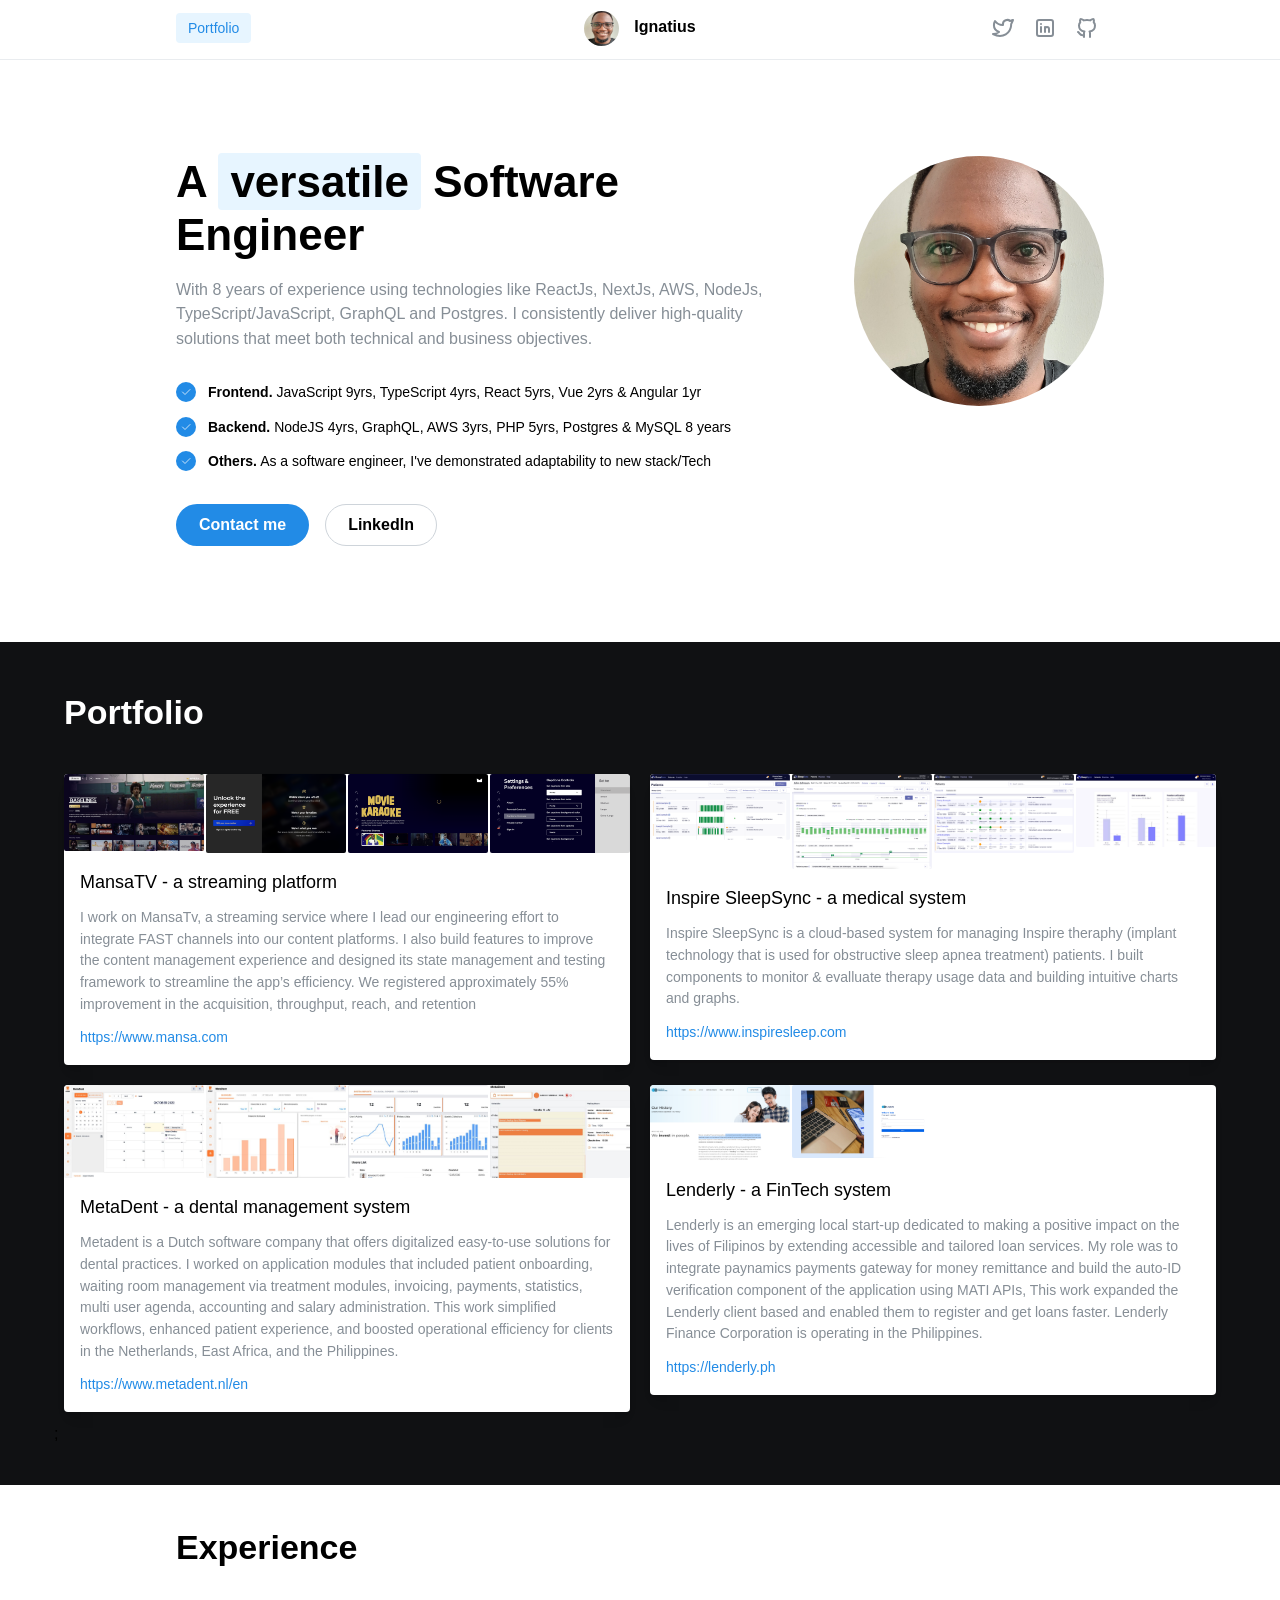
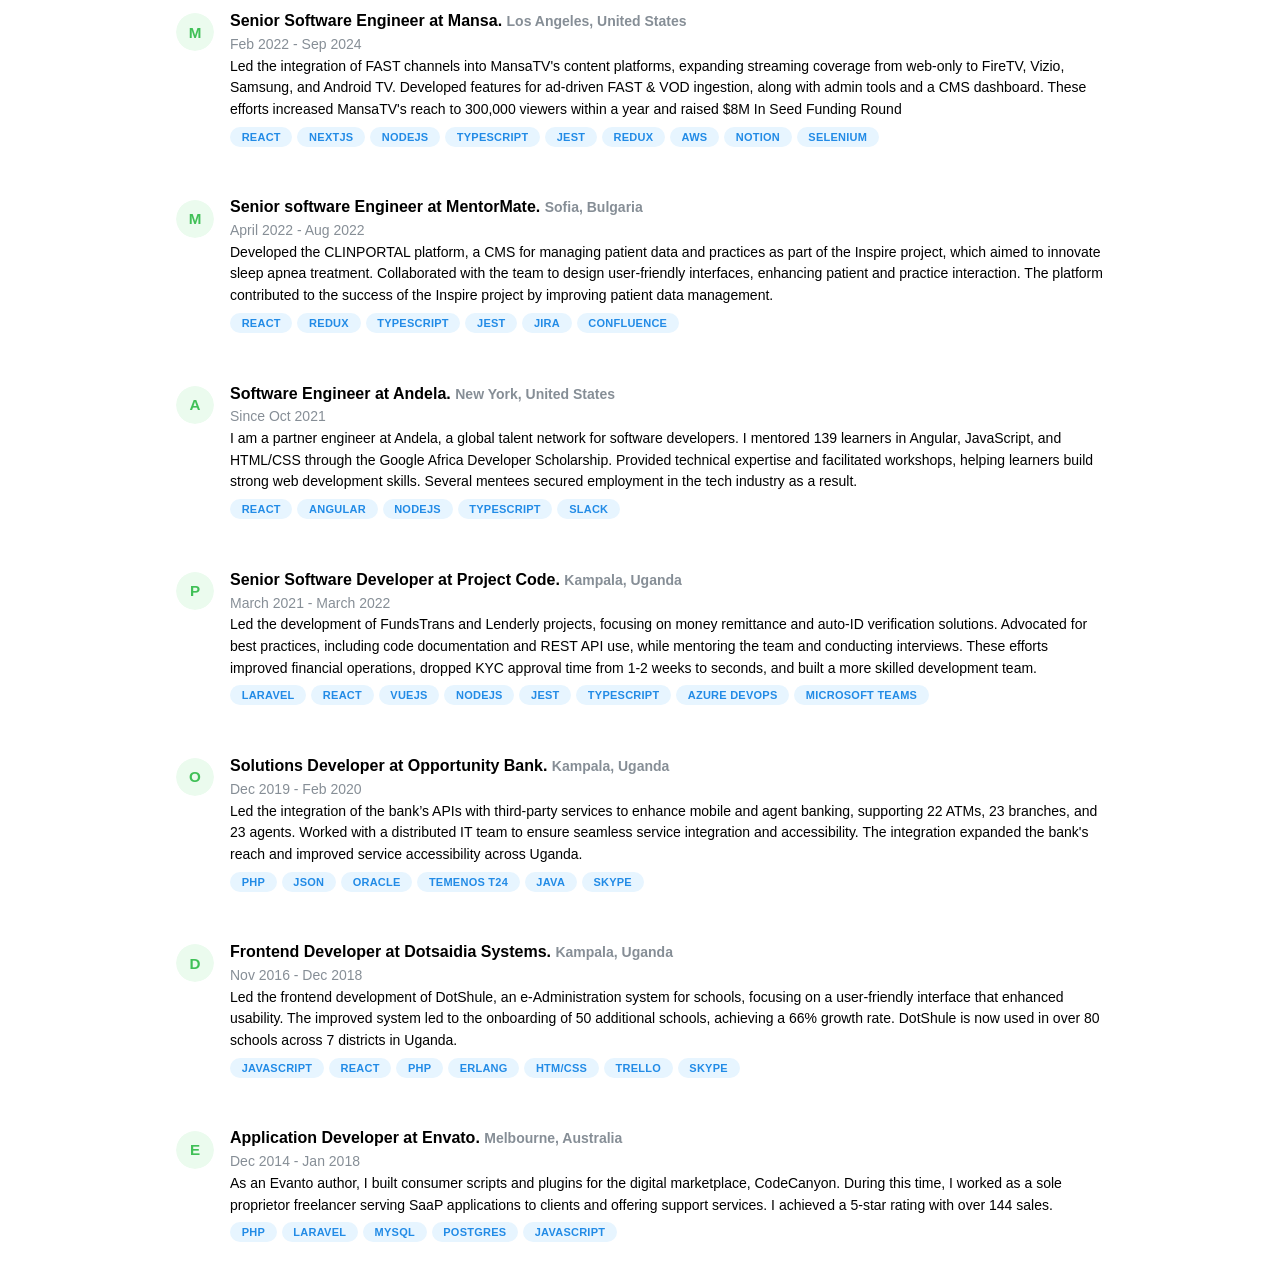
==== commit cac54b88: "Add files via upload" ====
--- a/index.html
+++ b/index.html
@@ -1 +1 @@
-<!doctype html><html lang="en"><head><meta charset="utf-8"/><link rel="icon" href="/meTiny.png"/><meta name="viewport" content="width=device-width,initial-scale=1"/><meta name="theme-color" content="#000000"/><meta name="description" content="A software enginner based in Uganda, Africa with about 10 year experience, working with remote and distributed teams from around the world, acoss different industries"/><link rel="apple-touch-icon" href="/logo192.png"/><link rel="manifest" href="/manifest.json"/><style>.mantine-xtdr9v{gap:2px!important}</style><title>Ignatius Yesigye - software enginner</title><script defer="defer" src="/static/js/main.4131d25a.js"></script><link href="/static/css/main.abd64e84.css" rel="stylesheet"></head><body><noscript>You need to enable JavaScript to run this app.</noscript><div id="root"></div></body></html>+<!doctype html><html lang="en"><head><meta charset="utf-8"/><link rel="icon" href="/meTiny.png"/><meta name="viewport" content="width=device-width,initial-scale=1"/><meta name="theme-color" content="#000000"/><meta name="description" content="A software enginner based in Uganda, Africa with about 10 year experience, working with remote and distributed teams from around the world, acoss different industries"/><link rel="apple-touch-icon" href="/logo192.png"/><link rel="manifest" href="/manifest.json"/><style>.mantine-xtdr9v{gap:2px!important}</style><title>Ignatius Yesigye - software enginner</title><script defer="defer" src="/static/js/main.5058c801.js"></script><link href="/static/css/main.abd64e84.css" rel="stylesheet"></head><body><noscript>You need to enable JavaScript to run this app.</noscript><div id="root"></div></body></html>
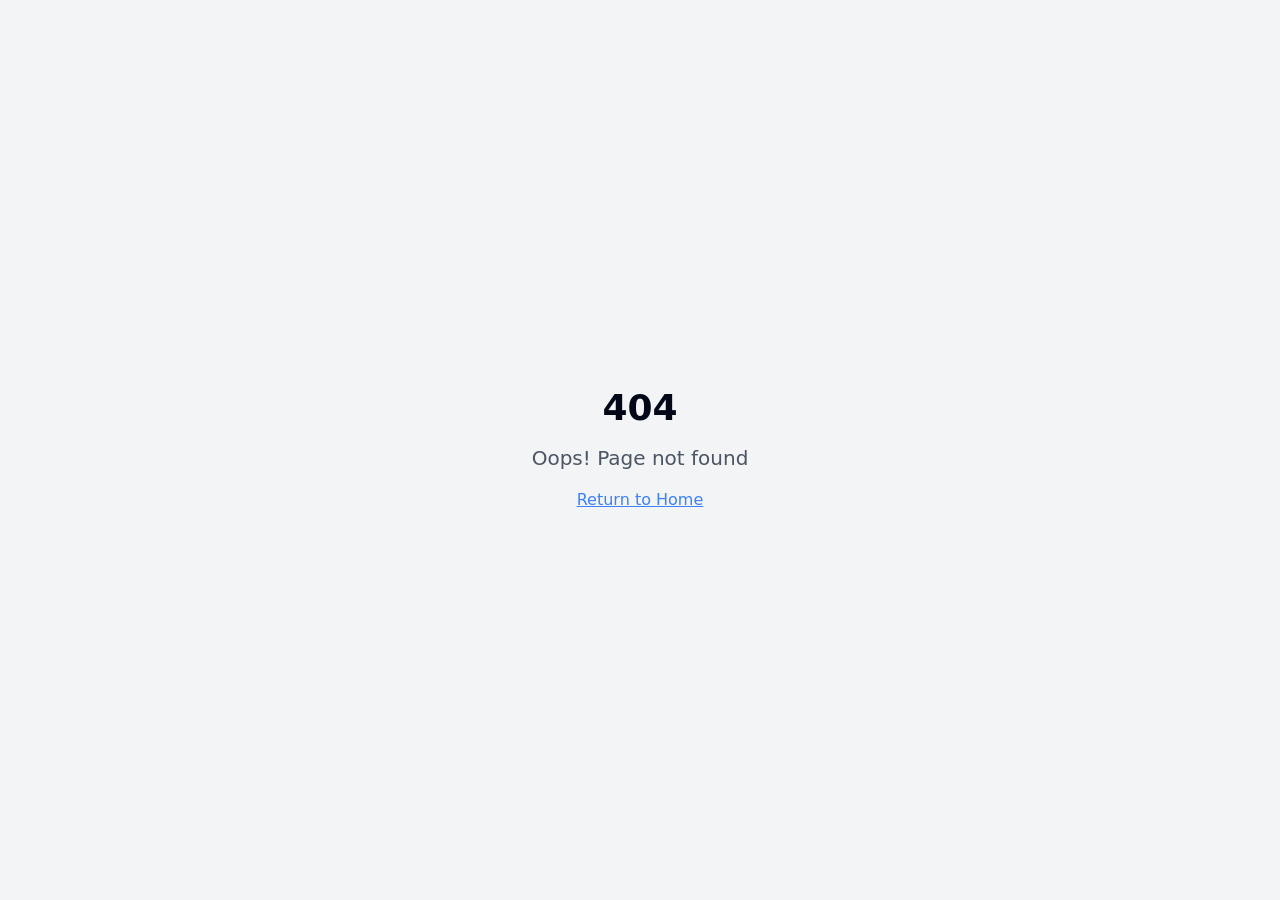
==== commit 32218716: "Add files via upload" ====
--- a/index.html
+++ b/index.html
@@ -1 +1,27 @@
-<!doctype html><html lang="en"><head><meta charset="utf-8"/><link rel="icon" href="/meTiny.png"/><meta name="viewport" content="width=device-width,initial-scale=1"/><meta name="theme-color" content="#000000"/><meta name="description" content="A software enginner based in Uganda, Africa with about 10 year experience, working with remote and distributed teams from around the world, acoss different industries"/><link rel="apple-touch-icon" href="/logo192.png"/><link rel="manifest" href="/manifest.json"/><style>.mantine-xtdr9v{gap:2px!important}</style><title>Ignatius Yesigye - software enginner</title><script defer="defer" src="/static/js/main.5058c801.js"></script><link href="/static/css/main.abd64e84.css" rel="stylesheet"></head><body><noscript>You need to enable JavaScript to run this app.</noscript><div id="root"></div></body></html>+<!DOCTYPE html>
+<html lang="en">
+  <head>
+    <meta charset="UTF-8" />
+    <meta name="viewport" content="width=device-width, initial-scale=1.0" />
+    <title>project-showcase-engineer-hub</title>
+    <meta name="description" content="Lovable Generated Project" />
+    <meta name="author" content="Lovable" />
+
+    <meta property="og:title" content="project-showcase-engineer-hub" />
+    <meta property="og:description" content="Lovable Generated Project" />
+    <meta property="og:type" content="website" />
+    <meta property="og:image" content="https://lovable.dev/opengraph-image-p98pqg.png" />
+
+    <meta name="twitter:card" content="summary_large_image" />
+    <meta name="twitter:site" content="@lovable_dev" />
+    <meta name="twitter:image" content="https://lovable.dev/opengraph-image-p98pqg.png" />
+    <script type="module" crossorigin src="/assets/index-CvwpAzj3.js"></script>
+    <link rel="stylesheet" crossorigin href="/assets/index-Cu9EJtuz.css">
+  </head>
+
+  <body>
+    <div id="root"></div>
+    <!-- IMPORTANT: DO NOT REMOVE THIS SCRIPT TAG OR THIS VERY COMMENT! -->
+    <script src="https://cdn.gpteng.co/gptengineer.js" type="module"></script>
+  </body>
+</html>
--- a/assets/index-Cu9EJtuz.css
+++ b/assets/index-Cu9EJtuz.css
@@ -0,0 +1 @@
+*,:before,:after{--tw-border-spacing-x: 0;--tw-border-spacing-y: 0;--tw-translate-x: 0;--tw-translate-y: 0;--tw-rotate: 0;--tw-skew-x: 0;--tw-skew-y: 0;--tw-scale-x: 1;--tw-scale-y: 1;--tw-pan-x: ;--tw-pan-y: ;--tw-pinch-zoom: ;--tw-scroll-snap-strictness: proximity;--tw-gradient-from-position: ;--tw-gradient-via-position: ;--tw-gradient-to-position: ;--tw-ordinal: ;--tw-slashed-zero: ;--tw-numeric-figure: ;--tw-numeric-spacing: ;--tw-numeric-fraction: ;--tw-ring-inset: ;--tw-ring-offset-width: 0px;--tw-ring-offset-color: #fff;--tw-ring-color: rgb(59 130 246 / .5);--tw-ring-offset-shadow: 0 0 #0000;--tw-ring-shadow: 0 0 #0000;--tw-shadow: 0 0 #0000;--tw-shadow-colored: 0 0 #0000;--tw-blur: ;--tw-brightness: ;--tw-contrast: ;--tw-grayscale: ;--tw-hue-rotate: ;--tw-invert: ;--tw-saturate: ;--tw-sepia: ;--tw-drop-shadow: ;--tw-backdrop-blur: ;--tw-backdrop-brightness: ;--tw-backdrop-contrast: ;--tw-backdrop-grayscale: ;--tw-backdrop-hue-rotate: ;--tw-backdrop-invert: ;--tw-backdrop-opacity: ;--tw-backdrop-saturate: ;--tw-backdrop-sepia: ;--tw-contain-size: ;--tw-contain-layout: ;--tw-contain-paint: ;--tw-contain-style: }::backdrop{--tw-border-spacing-x: 0;--tw-border-spacing-y: 0;--tw-translate-x: 0;--tw-translate-y: 0;--tw-rotate: 0;--tw-skew-x: 0;--tw-skew-y: 0;--tw-scale-x: 1;--tw-scale-y: 1;--tw-pan-x: ;--tw-pan-y: ;--tw-pinch-zoom: ;--tw-scroll-snap-strictness: proximity;--tw-gradient-from-position: ;--tw-gradient-via-position: ;--tw-gradient-to-position: ;--tw-ordinal: ;--tw-slashed-zero: ;--tw-numeric-figure: ;--tw-numeric-spacing: ;--tw-numeric-fraction: ;--tw-ring-inset: ;--tw-ring-offset-width: 0px;--tw-ring-offset-color: #fff;--tw-ring-color: rgb(59 130 246 / .5);--tw-ring-offset-shadow: 0 0 #0000;--tw-ring-shadow: 0 0 #0000;--tw-shadow: 0 0 #0000;--tw-shadow-colored: 0 0 #0000;--tw-blur: ;--tw-brightness: ;--tw-contrast: ;--tw-grayscale: ;--tw-hue-rotate: ;--tw-invert: ;--tw-saturate: ;--tw-sepia: ;--tw-drop-shadow: ;--tw-backdrop-blur: ;--tw-backdrop-brightness: ;--tw-backdrop-contrast: ;--tw-backdrop-grayscale: ;--tw-backdrop-hue-rotate: ;--tw-backdrop-invert: ;--tw-backdrop-opacity: ;--tw-backdrop-saturate: ;--tw-backdrop-sepia: ;--tw-contain-size: ;--tw-contain-layout: ;--tw-contain-paint: ;--tw-contain-style: }*,:before,:after{box-sizing:border-box;border-width:0;border-style:solid;border-color:#e5e7eb}:before,:after{--tw-content: ""}html,:host{line-height:1.5;-webkit-text-size-adjust:100%;-moz-tab-size:4;-o-tab-size:4;tab-size:4;font-family:ui-sans-serif,system-ui,sans-serif,"Apple Color Emoji","Segoe UI Emoji",Segoe UI Symbol,"Noto Color Emoji";font-feature-settings:normal;font-variation-settings:normal;-webkit-tap-highlight-color:transparent}body{margin:0;line-height:inherit}hr{height:0;color:inherit;border-top-width:1px}abbr:where([title]){-webkit-text-decoration:underline dotted;text-decoration:underline dotted}h1,h2,h3,h4,h5,h6{font-size:inherit;font-weight:inherit}a{color:inherit;text-decoration:inherit}b,strong{font-weight:bolder}code,kbd,samp,pre{font-family:ui-monospace,SFMono-Regular,Menlo,Monaco,Consolas,Liberation Mono,Courier New,monospace;font-feature-settings:normal;font-variation-settings:normal;font-size:1em}small{font-size:80%}sub,sup{font-size:75%;line-height:0;position:relative;vertical-align:baseline}sub{bottom:-.25em}sup{top:-.5em}table{text-indent:0;border-color:inherit;border-collapse:collapse}button,input,optgroup,select,textarea{font-family:inherit;font-feature-settings:inherit;font-variation-settings:inherit;font-size:100%;font-weight:inherit;line-height:inherit;letter-spacing:inherit;color:inherit;margin:0;padding:0}button,select{text-transform:none}button,input:where([type=button]),input:where([type=reset]),input:where([type=submit]){-webkit-appearance:button;background-color:transparent;background-image:none}:-moz-focusring{outline:auto}:-moz-ui-invalid{box-shadow:none}progress{vertical-align:baseline}::-webkit-inner-spin-button,::-webkit-outer-spin-button{height:auto}[type=search]{-webkit-appearance:textfield;outline-offset:-2px}::-webkit-search-decoration{-webkit-appearance:none}::-webkit-file-upload-button{-webkit-appearance:button;font:inherit}summary{display:list-item}blockquote,dl,dd,h1,h2,h3,h4,h5,h6,hr,figure,p,pre{margin:0}fieldset{margin:0;padding:0}legend{padding:0}ol,ul,menu{list-style:none;margin:0;padding:0}dialog{padding:0}textarea{resize:vertical}input::-moz-placeholder,textarea::-moz-placeholder{opacity:1;color:#9ca3af}input::placeholder,textarea::placeholder{opacity:1;color:#9ca3af}button,[role=button]{cursor:pointer}:disabled{cursor:default}img,svg,video,canvas,audio,iframe,embed,object{display:block;vertical-align:middle}img,video{max-width:100%;height:auto}[hidden]:where(:not([hidden=until-found])){display:none}:root{--background: 0 0% 100%;--foreground: 222.2 84% 4.9%;--card: 0 0% 100%;--card-foreground: 222.2 84% 4.9%;--popover: 0 0% 100%;--popover-foreground: 222.2 84% 4.9%;--primary: 250 84% 74%;--primary-foreground: 210 40% 98%;--secondary: 210 40% 96.1%;--secondary-foreground: 222.2 47.4% 11.2%;--muted: 210 40% 96.1%;--muted-foreground: 215.4 16.3% 46.9%;--accent: 210 40% 96.1%;--accent-foreground: 222.2 47.4% 11.2%;--destructive: 0 84.2% 60.2%;--destructive-foreground: 210 40% 98%;--border: 214.3 31.8% 91.4%;--input: 214.3 31.8% 91.4%;--ring: 222.2 84% 4.9%;--radius: .5rem}*{border-color:hsl(var(--border))}body{background-color:hsl(var(--background));color:hsl(var(--foreground))}html{scroll-behavior:smooth}.container{width:100%;margin-right:auto;margin-left:auto;padding-right:2rem;padding-left:2rem}@media (min-width: 1400px){.container{max-width:1400px}}.sr-only{position:absolute;width:1px;height:1px;padding:0;margin:-1px;overflow:hidden;clip:rect(0,0,0,0);white-space:nowrap;border-width:0}.pointer-events-none{pointer-events:none}.pointer-events-auto{pointer-events:auto}.visible{visibility:visible}.invisible{visibility:hidden}.fixed{position:fixed}.absolute{position:absolute}.relative{position:relative}.inset-0{top:0;right:0;bottom:0;left:0}.inset-x-0{left:0;right:0}.inset-y-0{top:0;bottom:0}.-bottom-12{bottom:-3rem}.-left-12{left:-3rem}.-right-12{right:-3rem}.-top-12{top:-3rem}.bottom-0{bottom:0}.left-0{left:0}.left-1{left:.25rem}.left-1\/2{left:50%}.left-2{left:.5rem}.left-\[50\%\]{left:50%}.right-0{right:0}.right-1{right:.25rem}.right-2{right:.5rem}.right-3{right:.75rem}.right-4{right:1rem}.top-0{top:0}.top-1\.5{top:.375rem}.top-1\/2{top:50%}.top-2{top:.5rem}.top-3\.5{top:.875rem}.top-4{top:1rem}.top-\[1px\]{top:1px}.top-\[50\%\]{top:50%}.top-\[60\%\]{top:60%}.top-full{top:100%}.z-10{z-index:10}.z-20{z-index:20}.z-50{z-index:50}.z-\[100\]{z-index:100}.z-\[1\]{z-index:1}.-mx-1{margin-left:-.25rem;margin-right:-.25rem}.mx-2{margin-left:.5rem;margin-right:.5rem}.mx-3\.5{margin-left:.875rem;margin-right:.875rem}.mx-auto{margin-left:auto;margin-right:auto}.my-0\.5{margin-top:.125rem;margin-bottom:.125rem}.my-1{margin-top:.25rem;margin-bottom:.25rem}.-ml-4{margin-left:-1rem}.-mt-4{margin-top:-1rem}.mb-1{margin-bottom:.25rem}.mb-12{margin-bottom:3rem}.mb-2{margin-bottom:.5rem}.mb-4{margin-bottom:1rem}.mb-6{margin-bottom:1.5rem}.mb-8{margin-bottom:2rem}.ml-1{margin-left:.25rem}.ml-auto{margin-left:auto}.mr-2{margin-right:.5rem}.mt-1\.5{margin-top:.375rem}.mt-2{margin-top:.5rem}.mt-24{margin-top:6rem}.mt-4{margin-top:1rem}.mt-auto{margin-top:auto}.block{display:block}.flex{display:flex}.inline-flex{display:inline-flex}.table{display:table}.grid{display:grid}.hidden{display:none}.aspect-square{aspect-ratio:1 / 1}.aspect-video{aspect-ratio:16 / 9}.size-4{width:1rem;height:1rem}.h-1\.5{height:.375rem}.h-10{height:2.5rem}.h-11{height:2.75rem}.h-12{height:3rem}.h-2{height:.5rem}.h-2\.5{height:.625rem}.h-3{height:.75rem}.h-3\.5{height:.875rem}.h-32{height:8rem}.h-4{height:1rem}.h-5{height:1.25rem}.h-6{height:1.5rem}.h-7{height:1.75rem}.h-8{height:2rem}.h-9{height:2.25rem}.h-\[1px\]{height:1px}.h-\[var\(--radix-navigation-menu-viewport-height\)\]{height:var(--radix-navigation-menu-viewport-height)}.h-\[var\(--radix-select-trigger-height\)\]{height:var(--radix-select-trigger-height)}.h-auto{height:auto}.h-full{height:100%}.h-px{height:1px}.h-svh{height:100svh}.max-h-96{max-height:24rem}.max-h-\[300px\]{max-height:300px}.max-h-screen{max-height:100vh}.min-h-0{min-height:0px}.min-h-\[80px\]{min-height:80px}.min-h-\[90vh\]{min-height:90vh}.min-h-screen{min-height:100vh}.min-h-svh{min-height:100svh}.w-0{width:0px}.w-1{width:.25rem}.w-10{width:2.5rem}.w-11{width:2.75rem}.w-12{width:3rem}.w-2{width:.5rem}.w-2\.5{width:.625rem}.w-3{width:.75rem}.w-3\.5{width:.875rem}.w-3\/4{width:75%}.w-32{width:8rem}.w-4{width:1rem}.w-5{width:1.25rem}.w-64{width:16rem}.w-7{width:1.75rem}.w-72{width:18rem}.w-8{width:2rem}.w-9{width:2.25rem}.w-\[--sidebar-width\]{width:var(--sidebar-width)}.w-\[100px\]{width:100px}.w-\[1px\]{width:1px}.w-auto{width:auto}.w-full{width:100%}.w-max{width:-moz-max-content;width:max-content}.w-px{width:1px}.min-w-0{min-width:0px}.min-w-5{min-width:1.25rem}.min-w-\[12rem\]{min-width:12rem}.min-w-\[8rem\]{min-width:8rem}.min-w-\[var\(--radix-select-trigger-width\)\]{min-width:var(--radix-select-trigger-width)}.max-w-3xl{max-width:48rem}.max-w-\[--skeleton-width\]{max-width:var(--skeleton-width)}.max-w-lg{max-width:32rem}.max-w-max{max-width:-moz-max-content;max-width:max-content}.max-w-md{max-width:28rem}.flex-1{flex:1 1 0%}.shrink-0{flex-shrink:0}.grow{flex-grow:1}.grow-0{flex-grow:0}.basis-full{flex-basis:100%}.caption-bottom{caption-side:bottom}.border-collapse{border-collapse:collapse}.-translate-x-1\/2{--tw-translate-x: -50%;transform:translate(var(--tw-translate-x),var(--tw-translate-y)) rotate(var(--tw-rotate)) skew(var(--tw-skew-x)) skewY(var(--tw-skew-y)) scaleX(var(--tw-scale-x)) scaleY(var(--tw-scale-y))}.-translate-x-px{--tw-translate-x: -1px;transform:translate(var(--tw-translate-x),var(--tw-translate-y)) rotate(var(--tw-rotate)) skew(var(--tw-skew-x)) skewY(var(--tw-skew-y)) scaleX(var(--tw-scale-x)) scaleY(var(--tw-scale-y))}.-translate-y-1\/2{--tw-translate-y: -50%;transform:translate(var(--tw-translate-x),var(--tw-translate-y)) rotate(var(--tw-rotate)) skew(var(--tw-skew-x)) skewY(var(--tw-skew-y)) scaleX(var(--tw-scale-x)) scaleY(var(--tw-scale-y))}.translate-x-\[-50\%\]{--tw-translate-x: -50%;transform:translate(var(--tw-translate-x),var(--tw-translate-y)) rotate(var(--tw-rotate)) skew(var(--tw-skew-x)) skewY(var(--tw-skew-y)) scaleX(var(--tw-scale-x)) scaleY(var(--tw-scale-y))}.translate-x-px{--tw-translate-x: 1px;transform:translate(var(--tw-translate-x),var(--tw-translate-y)) rotate(var(--tw-rotate)) skew(var(--tw-skew-x)) skewY(var(--tw-skew-y)) scaleX(var(--tw-scale-x)) scaleY(var(--tw-scale-y))}.translate-y-\[-50\%\]{--tw-translate-y: -50%;transform:translate(var(--tw-translate-x),var(--tw-translate-y)) rotate(var(--tw-rotate)) skew(var(--tw-skew-x)) skewY(var(--tw-skew-y)) scaleX(var(--tw-scale-x)) scaleY(var(--tw-scale-y))}.rotate-45{--tw-rotate: 45deg;transform:translate(var(--tw-translate-x),var(--tw-translate-y)) rotate(var(--tw-rotate)) skew(var(--tw-skew-x)) skewY(var(--tw-skew-y)) scaleX(var(--tw-scale-x)) scaleY(var(--tw-scale-y))}.rotate-90{--tw-rotate: 90deg;transform:translate(var(--tw-translate-x),var(--tw-translate-y)) rotate(var(--tw-rotate)) skew(var(--tw-skew-x)) skewY(var(--tw-skew-y)) scaleX(var(--tw-scale-x)) scaleY(var(--tw-scale-y))}.transform{transform:translate(var(--tw-translate-x),var(--tw-translate-y)) rotate(var(--tw-rotate)) skew(var(--tw-skew-x)) skewY(var(--tw-skew-y)) scaleX(var(--tw-scale-x)) scaleY(var(--tw-scale-y))}@keyframes pulse{50%{opacity:.5}}.animate-pulse{animation:pulse 2s cubic-bezier(.4,0,.6,1) infinite}.cursor-default{cursor:default}.cursor-pointer{cursor:pointer}.touch-none{touch-action:none}.select-none{-webkit-user-select:none;-moz-user-select:none;user-select:none}.list-none{list-style-type:none}.flex-row{flex-direction:row}.flex-col{flex-direction:column}.flex-col-reverse{flex-direction:column-reverse}.flex-wrap{flex-wrap:wrap}.items-start{align-items:flex-start}.items-end{align-items:flex-end}.items-center{align-items:center}.items-stretch{align-items:stretch}.justify-center{justify-content:center}.justify-between{justify-content:space-between}.gap-1{gap:.25rem}.gap-1\.5{gap:.375rem}.gap-2{gap:.5rem}.gap-4{gap:1rem}.gap-6{gap:1.5rem}.space-x-1>:not([hidden])~:not([hidden]){--tw-space-x-reverse: 0;margin-right:calc(.25rem * var(--tw-space-x-reverse));margin-left:calc(.25rem * calc(1 - var(--tw-space-x-reverse)))}.space-x-4>:not([hidden])~:not([hidden]){--tw-space-x-reverse: 0;margin-right:calc(1rem * var(--tw-space-x-reverse));margin-left:calc(1rem * calc(1 - var(--tw-space-x-reverse)))}.space-y-1>:not([hidden])~:not([hidden]){--tw-space-y-reverse: 0;margin-top:calc(.25rem * calc(1 - var(--tw-space-y-reverse)));margin-bottom:calc(.25rem * var(--tw-space-y-reverse))}.space-y-1\.5>:not([hidden])~:not([hidden]){--tw-space-y-reverse: 0;margin-top:calc(.375rem * calc(1 - var(--tw-space-y-reverse)));margin-bottom:calc(.375rem * var(--tw-space-y-reverse))}.space-y-2>:not([hidden])~:not([hidden]){--tw-space-y-reverse: 0;margin-top:calc(.5rem * calc(1 - var(--tw-space-y-reverse)));margin-bottom:calc(.5rem * var(--tw-space-y-reverse))}.space-y-4>:not([hidden])~:not([hidden]){--tw-space-y-reverse: 0;margin-top:calc(1rem * calc(1 - var(--tw-space-y-reverse)));margin-bottom:calc(1rem * var(--tw-space-y-reverse))}.overflow-auto{overflow:auto}.overflow-hidden{overflow:hidden}.overflow-y-auto{overflow-y:auto}.overflow-x-hidden{overflow-x:hidden}.whitespace-nowrap{white-space:nowrap}.break-words{overflow-wrap:break-word}.rounded-\[2px\]{border-radius:2px}.rounded-\[inherit\]{border-radius:inherit}.rounded-full{border-radius:9999px}.rounded-lg{border-radius:var(--radius)}.rounded-md{border-radius:calc(var(--radius) - 2px)}.rounded-sm{border-radius:calc(var(--radius) - 4px)}.rounded-t-\[10px\]{border-top-left-radius:10px;border-top-right-radius:10px}.rounded-tl-sm{border-top-left-radius:calc(var(--radius) - 4px)}.border{border-width:1px}.border-2{border-width:2px}.border-4{border-width:4px}.border-\[1\.5px\]{border-width:1.5px}.border-y{border-top-width:1px;border-bottom-width:1px}.border-b{border-bottom-width:1px}.border-l{border-left-width:1px}.border-r{border-right-width:1px}.border-t{border-top-width:1px}.border-dashed{border-style:dashed}.border-\[--color-border\]{border-color:var(--color-border)}.border-border\/50{border-color:hsl(var(--border) / .5)}.border-destructive{border-color:hsl(var(--destructive))}.border-destructive\/50{border-color:hsl(var(--destructive) / .5)}.border-input{border-color:hsl(var(--input))}.border-primary{border-color:hsl(var(--primary))}.border-primary\/50{border-color:hsl(var(--primary) / .5)}.border-sidebar-border{border-color:hsl(var(--sidebar-border))}.border-transparent{border-color:transparent}.border-l-transparent{border-left-color:transparent}.border-t-transparent{border-top-color:transparent}.bg-\[--color-bg\]{background-color:var(--color-bg)}.bg-accent{background-color:hsl(var(--accent))}.bg-background{background-color:hsl(var(--background))}.bg-black\/80{background-color:#000c}.bg-border{background-color:hsl(var(--border))}.bg-card{background-color:hsl(var(--card))}.bg-destructive{background-color:hsl(var(--destructive))}.bg-foreground{background-color:hsl(var(--foreground))}.bg-gray-100{--tw-bg-opacity: 1;background-color:rgb(243 244 246 / var(--tw-bg-opacity, 1))}.bg-muted{background-color:hsl(var(--muted))}.bg-muted\/50{background-color:hsl(var(--muted) / .5)}.bg-popover{background-color:hsl(var(--popover))}.bg-primary{background-color:hsl(var(--primary))}.bg-secondary{background-color:hsl(var(--secondary))}.bg-secondary\/5{background-color:hsl(var(--secondary) / .05)}.bg-sidebar{background-color:hsl(var(--sidebar-background))}.bg-sidebar-border{background-color:hsl(var(--sidebar-border))}.bg-transparent{background-color:transparent}.bg-gradient-to-b{background-image:linear-gradient(to bottom,var(--tw-gradient-stops))}.from-background{--tw-gradient-from: hsl(var(--background)) var(--tw-gradient-from-position);--tw-gradient-to: hsl(var(--background) / 0) var(--tw-gradient-to-position);--tw-gradient-stops: var(--tw-gradient-from), var(--tw-gradient-to)}.to-secondary\/10{--tw-gradient-to: hsl(var(--secondary) / .1) var(--tw-gradient-to-position)}.fill-current{fill:currentColor}.object-cover{-o-object-fit:cover;object-fit:cover}.p-0{padding:0}.p-1{padding:.25rem}.p-2{padding:.5rem}.p-3{padding:.75rem}.p-4{padding:1rem}.p-6{padding:1.5rem}.p-\[1px\]{padding:1px}.px-1{padding-left:.25rem;padding-right:.25rem}.px-2{padding-left:.5rem;padding-right:.5rem}.px-2\.5{padding-left:.625rem;padding-right:.625rem}.px-3{padding-left:.75rem;padding-right:.75rem}.px-4{padding-left:1rem;padding-right:1rem}.px-5{padding-left:1.25rem;padding-right:1.25rem}.px-6{padding-left:1.5rem;padding-right:1.5rem}.px-8{padding-left:2rem;padding-right:2rem}.py-0\.5{padding-top:.125rem;padding-bottom:.125rem}.py-1{padding-top:.25rem;padding-bottom:.25rem}.py-1\.5{padding-top:.375rem;padding-bottom:.375rem}.py-2{padding-top:.5rem;padding-bottom:.5rem}.py-20{padding-top:5rem;padding-bottom:5rem}.py-3{padding-top:.75rem;padding-bottom:.75rem}.py-4{padding-top:1rem;padding-bottom:1rem}.py-6{padding-top:1.5rem;padding-bottom:1.5rem}.pb-3{padding-bottom:.75rem}.pb-4{padding-bottom:1rem}.pb-6{padding-bottom:1.5rem}.pl-2\.5{padding-left:.625rem}.pl-4{padding-left:1rem}.pl-8{padding-left:2rem}.pr-2{padding-right:.5rem}.pr-2\.5{padding-right:.625rem}.pr-8{padding-right:2rem}.pt-0{padding-top:0}.pt-1{padding-top:.25rem}.pt-3{padding-top:.75rem}.pt-4{padding-top:1rem}.text-left{text-align:left}.text-center{text-align:center}.align-middle{vertical-align:middle}.font-mono{font-family:ui-monospace,SFMono-Regular,Menlo,Monaco,Consolas,Liberation Mono,Courier New,monospace}.text-2xl{font-size:1.5rem;line-height:2rem}.text-3xl{font-size:1.875rem;line-height:2.25rem}.text-4xl{font-size:2.25rem;line-height:2.5rem}.text-5xl{font-size:3rem;line-height:1}.text-\[0\.8rem\]{font-size:.8rem}.text-base{font-size:1rem;line-height:1.5rem}.text-lg{font-size:1.125rem;line-height:1.75rem}.text-sm{font-size:.875rem;line-height:1.25rem}.text-xl{font-size:1.25rem;line-height:1.75rem}.text-xs{font-size:.75rem;line-height:1rem}.font-bold{font-weight:700}.font-medium{font-weight:500}.font-normal{font-weight:400}.font-semibold{font-weight:600}.tabular-nums{--tw-numeric-spacing: tabular-nums;font-variant-numeric:var(--tw-ordinal) var(--tw-slashed-zero) var(--tw-numeric-figure) var(--tw-numeric-spacing) var(--tw-numeric-fraction)}.leading-none{line-height:1}.tracking-tight{letter-spacing:-.025em}.tracking-widest{letter-spacing:.1em}.text-accent-foreground{color:hsl(var(--accent-foreground))}.text-blue-500{--tw-text-opacity: 1;color:rgb(59 130 246 / var(--tw-text-opacity, 1))}.text-card-foreground{color:hsl(var(--card-foreground))}.text-current{color:currentColor}.text-destructive{color:hsl(var(--destructive))}.text-destructive-foreground{color:hsl(var(--destructive-foreground))}.text-foreground{color:hsl(var(--foreground))}.text-foreground\/50{color:hsl(var(--foreground) / .5)}.text-gray-600{--tw-text-opacity: 1;color:rgb(75 85 99 / var(--tw-text-opacity, 1))}.text-muted-foreground{color:hsl(var(--muted-foreground))}.text-popover-foreground{color:hsl(var(--popover-foreground))}.text-primary{color:hsl(var(--primary))}.text-primary-foreground{color:hsl(var(--primary-foreground))}.text-secondary-foreground{color:hsl(var(--secondary-foreground))}.text-sidebar-foreground{color:hsl(var(--sidebar-foreground))}.text-sidebar-foreground\/70{color:hsl(var(--sidebar-foreground) / .7)}.underline{text-decoration-line:underline}.underline-offset-4{text-underline-offset:4px}.opacity-0{opacity:0}.opacity-50{opacity:.5}.opacity-60{opacity:.6}.opacity-70{opacity:.7}.opacity-90{opacity:.9}.shadow-\[0_0_0_1px_hsl\(var\(--sidebar-border\)\)\]{--tw-shadow: 0 0 0 1px hsl(var(--sidebar-border));--tw-shadow-colored: 0 0 0 1px var(--tw-shadow-color);box-shadow:var(--tw-ring-offset-shadow, 0 0 #0000),var(--tw-ring-shadow, 0 0 #0000),var(--tw-shadow)}.shadow-lg{--tw-shadow: 0 10px 15px -3px rgb(0 0 0 / .1), 0 4px 6px -4px rgb(0 0 0 / .1);--tw-shadow-colored: 0 10px 15px -3px var(--tw-shadow-color), 0 4px 6px -4px var(--tw-shadow-color);box-shadow:var(--tw-ring-offset-shadow, 0 0 #0000),var(--tw-ring-shadow, 0 0 #0000),var(--tw-shadow)}.shadow-md{--tw-shadow: 0 4px 6px -1px rgb(0 0 0 / .1), 0 2px 4px -2px rgb(0 0 0 / .1);--tw-shadow-colored: 0 4px 6px -1px var(--tw-shadow-color), 0 2px 4px -2px var(--tw-shadow-color);box-shadow:var(--tw-ring-offset-shadow, 0 0 #0000),var(--tw-ring-shadow, 0 0 #0000),var(--tw-shadow)}.shadow-none{--tw-shadow: 0 0 #0000;--tw-shadow-colored: 0 0 #0000;box-shadow:var(--tw-ring-offset-shadow, 0 0 #0000),var(--tw-ring-shadow, 0 0 #0000),var(--tw-shadow)}.shadow-sm{--tw-shadow: 0 1px 2px 0 rgb(0 0 0 / .05);--tw-shadow-colored: 0 1px 2px 0 var(--tw-shadow-color);box-shadow:var(--tw-ring-offset-shadow, 0 0 #0000),var(--tw-ring-shadow, 0 0 #0000),var(--tw-shadow)}.shadow-xl{--tw-shadow: 0 20px 25px -5px rgb(0 0 0 / .1), 0 8px 10px -6px rgb(0 0 0 / .1);--tw-shadow-colored: 0 20px 25px -5px var(--tw-shadow-color), 0 8px 10px -6px var(--tw-shadow-color);box-shadow:var(--tw-ring-offset-shadow, 0 0 #0000),var(--tw-ring-shadow, 0 0 #0000),var(--tw-shadow)}.outline-none{outline:2px solid transparent;outline-offset:2px}.outline{outline-style:solid}.ring-0{--tw-ring-offset-shadow: var(--tw-ring-inset) 0 0 0 var(--tw-ring-offset-width) var(--tw-ring-offset-color);--tw-ring-shadow: var(--tw-ring-inset) 0 0 0 calc(0px + var(--tw-ring-offset-width)) var(--tw-ring-color);box-shadow:var(--tw-ring-offset-shadow),var(--tw-ring-shadow),var(--tw-shadow, 0 0 #0000)}.ring-2{--tw-ring-offset-shadow: var(--tw-ring-inset) 0 0 0 var(--tw-ring-offset-width) var(--tw-ring-offset-color);--tw-ring-shadow: var(--tw-ring-inset) 0 0 0 calc(2px + var(--tw-ring-offset-width)) var(--tw-ring-color);box-shadow:var(--tw-ring-offset-shadow),var(--tw-ring-shadow),var(--tw-shadow, 0 0 #0000)}.ring-ring{--tw-ring-color: hsl(var(--ring))}.ring-sidebar-ring{--tw-ring-color: hsl(var(--sidebar-ring))}.ring-offset-background{--tw-ring-offset-color: hsl(var(--background))}.filter{filter:var(--tw-blur) var(--tw-brightness) var(--tw-contrast) var(--tw-grayscale) var(--tw-hue-rotate) var(--tw-invert) var(--tw-saturate) var(--tw-sepia) var(--tw-drop-shadow)}.transition{transition-property:color,background-color,border-color,text-decoration-color,fill,stroke,opacity,box-shadow,transform,filter,-webkit-backdrop-filter;transition-property:color,background-color,border-color,text-decoration-color,fill,stroke,opacity,box-shadow,transform,filter,backdrop-filter;transition-property:color,background-color,border-color,text-decoration-color,fill,stroke,opacity,box-shadow,transform,filter,backdrop-filter,-webkit-backdrop-filter;transition-timing-function:cubic-bezier(.4,0,.2,1);transition-duration:.15s}.transition-\[left\,right\,width\]{transition-property:left,right,width;transition-timing-function:cubic-bezier(.4,0,.2,1);transition-duration:.15s}.transition-\[margin\,opa\]{transition-property:margin,opa;transition-timing-function:cubic-bezier(.4,0,.2,1);transition-duration:.15s}.transition-\[width\,height\,padding\]{transition-property:width,height,padding;transition-timing-function:cubic-bezier(.4,0,.2,1);transition-duration:.15s}.transition-\[width\]{transition-property:width;transition-timing-function:cubic-bezier(.4,0,.2,1);transition-duration:.15s}.transition-all{transition-property:all;transition-timing-function:cubic-bezier(.4,0,.2,1);transition-duration:.15s}.transition-colors{transition-property:color,background-color,border-color,text-decoration-color,fill,stroke;transition-timing-function:cubic-bezier(.4,0,.2,1);transition-duration:.15s}.transition-opacity{transition-property:opacity;transition-timing-function:cubic-bezier(.4,0,.2,1);transition-duration:.15s}.transition-transform{transition-property:transform;transition-timing-function:cubic-bezier(.4,0,.2,1);transition-duration:.15s}.duration-1000{transition-duration:1s}.duration-200{transition-duration:.2s}.duration-300{transition-duration:.3s}.ease-in-out{transition-timing-function:cubic-bezier(.4,0,.2,1)}.ease-linear{transition-timing-function:linear}@keyframes enter{0%{opacity:var(--tw-enter-opacity, 1);transform:translate3d(var(--tw-enter-translate-x, 0),var(--tw-enter-translate-y, 0),0) scale3d(var(--tw-enter-scale, 1),var(--tw-enter-scale, 1),var(--tw-enter-scale, 1)) rotate(var(--tw-enter-rotate, 0))}}@keyframes exit{to{opacity:var(--tw-exit-opacity, 1);transform:translate3d(var(--tw-exit-translate-x, 0),var(--tw-exit-translate-y, 0),0) scale3d(var(--tw-exit-scale, 1),var(--tw-exit-scale, 1),var(--tw-exit-scale, 1)) rotate(var(--tw-exit-rotate, 0))}}.animate-in{animation-name:enter;animation-duration:.15s;--tw-enter-opacity: initial;--tw-enter-scale: initial;--tw-enter-rotate: initial;--tw-enter-translate-x: initial;--tw-enter-translate-y: initial}.fade-in-0{--tw-enter-opacity: 0}.fade-in-80{--tw-enter-opacity: .8}.zoom-in-95{--tw-enter-scale: .95}.duration-1000{animation-duration:1s}.duration-200{animation-duration:.2s}.duration-300{animation-duration:.3s}.ease-in-out{animation-timing-function:cubic-bezier(.4,0,.2,1)}.ease-linear{animation-timing-function:linear}@keyframes fade-in{0%{opacity:0;transform:translateY(10px)}to{opacity:1;transform:translateY(0)}}.animate-fade-in{animation:fade-in .5s ease-out forwards}.file\:border-0::file-selector-button{border-width:0px}.file\:bg-transparent::file-selector-button{background-color:transparent}.file\:text-sm::file-selector-button{font-size:.875rem;line-height:1.25rem}.file\:font-medium::file-selector-button{font-weight:500}.file\:text-foreground::file-selector-button{color:hsl(var(--foreground))}.placeholder\:text-muted-foreground::-moz-placeholder{color:hsl(var(--muted-foreground))}.placeholder\:text-muted-foreground::placeholder{color:hsl(var(--muted-foreground))}.after\:absolute:after{content:var(--tw-content);position:absolute}.after\:-inset-2:after{content:var(--tw-content);top:-.5rem;right:-.5rem;bottom:-.5rem;left:-.5rem}.after\:inset-y-0:after{content:var(--tw-content);top:0;bottom:0}.after\:left-1\/2:after{content:var(--tw-content);left:50%}.after\:w-1:after{content:var(--tw-content);width:.25rem}.after\:w-\[2px\]:after{content:var(--tw-content);width:2px}.after\:-translate-x-1\/2:after{content:var(--tw-content);--tw-translate-x: -50%;transform:translate(var(--tw-translate-x),var(--tw-translate-y)) rotate(var(--tw-rotate)) skew(var(--tw-skew-x)) skewY(var(--tw-skew-y)) scaleX(var(--tw-scale-x)) scaleY(var(--tw-scale-y))}.first\:rounded-l-md:first-child{border-top-left-radius:calc(var(--radius) - 2px);border-bottom-left-radius:calc(var(--radius) - 2px)}.first\:border-l:first-child{border-left-width:1px}.last\:rounded-r-md:last-child{border-top-right-radius:calc(var(--radius) - 2px);border-bottom-right-radius:calc(var(--radius) - 2px)}.focus-within\:relative:focus-within{position:relative}.focus-within\:z-20:focus-within{z-index:20}.hover\:scale-105:hover{--tw-scale-x: 1.05;--tw-scale-y: 1.05;transform:translate(var(--tw-translate-x),var(--tw-translate-y)) rotate(var(--tw-rotate)) skew(var(--tw-skew-x)) skewY(var(--tw-skew-y)) scaleX(var(--tw-scale-x)) scaleY(var(--tw-scale-y))}.hover\:bg-accent:hover{background-color:hsl(var(--accent))}.hover\:bg-destructive\/80:hover{background-color:hsl(var(--destructive) / .8)}.hover\:bg-destructive\/90:hover{background-color:hsl(var(--destructive) / .9)}.hover\:bg-muted:hover{background-color:hsl(var(--muted))}.hover\:bg-muted\/50:hover{background-color:hsl(var(--muted) / .5)}.hover\:bg-primary:hover{background-color:hsl(var(--primary))}.hover\:bg-primary\/80:hover{background-color:hsl(var(--primary) / .8)}.hover\:bg-primary\/90:hover{background-color:hsl(var(--primary) / .9)}.hover\:bg-secondary:hover{background-color:hsl(var(--secondary))}.hover\:bg-secondary\/80:hover{background-color:hsl(var(--secondary) / .8)}.hover\:bg-sidebar-accent:hover{background-color:hsl(var(--sidebar-accent))}.hover\:text-accent-foreground:hover{color:hsl(var(--accent-foreground))}.hover\:text-blue-700:hover{--tw-text-opacity: 1;color:rgb(29 78 216 / var(--tw-text-opacity, 1))}.hover\:text-foreground:hover{color:hsl(var(--foreground))}.hover\:text-muted-foreground:hover{color:hsl(var(--muted-foreground))}.hover\:text-primary:hover{color:hsl(var(--primary))}.hover\:text-primary-foreground:hover{color:hsl(var(--primary-foreground))}.hover\:text-sidebar-accent-foreground:hover{color:hsl(var(--sidebar-accent-foreground))}.hover\:underline:hover{text-decoration-line:underline}.hover\:opacity-100:hover{opacity:1}.hover\:shadow-\[0_0_0_1px_hsl\(var\(--sidebar-accent\)\)\]:hover{--tw-shadow: 0 0 0 1px hsl(var(--sidebar-accent));--tw-shadow-colored: 0 0 0 1px var(--tw-shadow-color);box-shadow:var(--tw-ring-offset-shadow, 0 0 #0000),var(--tw-ring-shadow, 0 0 #0000),var(--tw-shadow)}.hover\:shadow-lg:hover{--tw-shadow: 0 10px 15px -3px rgb(0 0 0 / .1), 0 4px 6px -4px rgb(0 0 0 / .1);--tw-shadow-colored: 0 10px 15px -3px var(--tw-shadow-color), 0 4px 6px -4px var(--tw-shadow-color);box-shadow:var(--tw-ring-offset-shadow, 0 0 #0000),var(--tw-ring-shadow, 0 0 #0000),var(--tw-shadow)}.hover\:after\:bg-sidebar-border:hover:after{content:var(--tw-content);background-color:hsl(var(--sidebar-border))}.focus\:bg-accent:focus{background-color:hsl(var(--accent))}.focus\:bg-primary:focus{background-color:hsl(var(--primary))}.focus\:text-accent-foreground:focus{color:hsl(var(--accent-foreground))}.focus\:text-primary-foreground:focus{color:hsl(var(--primary-foreground))}.focus\:opacity-100:focus{opacity:1}.focus\:outline-none:focus{outline:2px solid transparent;outline-offset:2px}.focus\:ring-2:focus{--tw-ring-offset-shadow: var(--tw-ring-inset) 0 0 0 var(--tw-ring-offset-width) var(--tw-ring-offset-color);--tw-ring-shadow: var(--tw-ring-inset) 0 0 0 calc(2px + var(--tw-ring-offset-width)) var(--tw-ring-color);box-shadow:var(--tw-ring-offset-shadow),var(--tw-ring-shadow),var(--tw-shadow, 0 0 #0000)}.focus\:ring-ring:focus{--tw-ring-color: hsl(var(--ring))}.focus\:ring-offset-2:focus{--tw-ring-offset-width: 2px}.focus-visible\:outline-none:focus-visible{outline:2px solid transparent;outline-offset:2px}.focus-visible\:ring-1:focus-visible{--tw-ring-offset-shadow: var(--tw-ring-inset) 0 0 0 var(--tw-ring-offset-width) var(--tw-ring-offset-color);--tw-ring-shadow: var(--tw-ring-inset) 0 0 0 calc(1px + var(--tw-ring-offset-width)) var(--tw-ring-color);box-shadow:var(--tw-ring-offset-shadow),var(--tw-ring-shadow),var(--tw-shadow, 0 0 #0000)}.focus-visible\:ring-2:focus-visible{--tw-ring-offset-shadow: var(--tw-ring-inset) 0 0 0 var(--tw-ring-offset-width) var(--tw-ring-offset-color);--tw-ring-shadow: var(--tw-ring-inset) 0 0 0 calc(2px + var(--tw-ring-offset-width)) var(--tw-ring-color);box-shadow:var(--tw-ring-offset-shadow),var(--tw-ring-shadow),var(--tw-shadow, 0 0 #0000)}.focus-visible\:ring-ring:focus-visible{--tw-ring-color: hsl(var(--ring))}.focus-visible\:ring-sidebar-ring:focus-visible{--tw-ring-color: hsl(var(--sidebar-ring))}.focus-visible\:ring-offset-1:focus-visible{--tw-ring-offset-width: 1px}.focus-visible\:ring-offset-2:focus-visible{--tw-ring-offset-width: 2px}.focus-visible\:ring-offset-background:focus-visible{--tw-ring-offset-color: hsl(var(--background))}.active\:bg-sidebar-accent:active{background-color:hsl(var(--sidebar-accent))}.active\:text-sidebar-accent-foreground:active{color:hsl(var(--sidebar-accent-foreground))}.disabled\:pointer-events-none:disabled{pointer-events:none}.disabled\:cursor-not-allowed:disabled{cursor:not-allowed}.disabled\:opacity-50:disabled{opacity:.5}.group\/menu-item:focus-within .group-focus-within\/menu-item\:opacity-100{opacity:1}.group\/menu-item:hover .group-hover\/menu-item\:opacity-100,.group:hover .group-hover\:opacity-100{opacity:1}.group.destructive .group-\[\.destructive\]\:border-muted\/40{border-color:hsl(var(--muted) / .4)}.group.toaster .group-\[\.toaster\]\:border-border{border-color:hsl(var(--border))}.group.toast .group-\[\.toast\]\:bg-muted{background-color:hsl(var(--muted))}.group.toast .group-\[\.toast\]\:bg-primary{background-color:hsl(var(--primary))}.group.toaster .group-\[\.toaster\]\:bg-background{background-color:hsl(var(--background))}.group.destructive .group-\[\.destructive\]\:text-red-300{--tw-text-opacity: 1;color:rgb(252 165 165 / var(--tw-text-opacity, 1))}.group.toast .group-\[\.toast\]\:text-muted-foreground{color:hsl(var(--muted-foreground))}.group.toast .group-\[\.toast\]\:text-primary-foreground{color:hsl(var(--primary-foreground))}.group.toaster .group-\[\.toaster\]\:text-foreground{color:hsl(var(--foreground))}.group.toaster .group-\[\.toaster\]\:shadow-lg{--tw-shadow: 0 10px 15px -3px rgb(0 0 0 / .1), 0 4px 6px -4px rgb(0 0 0 / .1);--tw-shadow-colored: 0 10px 15px -3px var(--tw-shadow-color), 0 4px 6px -4px var(--tw-shadow-color);box-shadow:var(--tw-ring-offset-shadow, 0 0 #0000),var(--tw-ring-shadow, 0 0 #0000),var(--tw-shadow)}.group.destructive .group-\[\.destructive\]\:hover\:border-destructive\/30:hover{border-color:hsl(var(--destructive) / .3)}.group.destructive .group-\[\.destructive\]\:hover\:bg-destructive:hover{background-color:hsl(var(--destructive))}.group.destructive .group-\[\.destructive\]\:hover\:text-destructive-foreground:hover{color:hsl(var(--destructive-foreground))}.group.destructive .group-\[\.destructive\]\:hover\:text-red-50:hover{--tw-text-opacity: 1;color:rgb(254 242 242 / var(--tw-text-opacity, 1))}.group.destructive .group-\[\.destructive\]\:focus\:ring-destructive:focus{--tw-ring-color: hsl(var(--destructive))}.group.destructive .group-\[\.destructive\]\:focus\:ring-red-400:focus{--tw-ring-opacity: 1;--tw-ring-color: rgb(248 113 113 / var(--tw-ring-opacity, 1))}.group.destructive .group-\[\.destructive\]\:focus\:ring-offset-red-600:focus{--tw-ring-offset-color: #dc2626}.peer\/menu-button:hover~.peer-hover\/menu-button\:text-sidebar-accent-foreground{color:hsl(var(--sidebar-accent-foreground))}.peer:disabled~.peer-disabled\:cursor-not-allowed{cursor:not-allowed}.peer:disabled~.peer-disabled\:opacity-70{opacity:.7}.has-\[\[data-variant\=inset\]\]\:bg-sidebar:has([data-variant=inset]){background-color:hsl(var(--sidebar-background))}.has-\[\:disabled\]\:opacity-50:has(:disabled){opacity:.5}.group\/menu-item:has([data-sidebar=menu-action]) .group-has-\[\[data-sidebar\=menu-action\]\]\/menu-item\:pr-8{padding-right:2rem}.aria-disabled\:pointer-events-none[aria-disabled=true]{pointer-events:none}.aria-disabled\:opacity-50[aria-disabled=true]{opacity:.5}.aria-selected\:bg-accent[aria-selected=true]{background-color:hsl(var(--accent))}.aria-selected\:bg-accent\/50[aria-selected=true]{background-color:hsl(var(--accent) / .5)}.aria-selected\:text-accent-foreground[aria-selected=true]{color:hsl(var(--accent-foreground))}.aria-selected\:text-muted-foreground[aria-selected=true]{color:hsl(var(--muted-foreground))}.aria-selected\:opacity-100[aria-selected=true]{opacity:1}.aria-selected\:opacity-30[aria-selected=true]{opacity:.3}.data-\[disabled\=true\]\:pointer-events-none[data-disabled=true],.data-\[disabled\]\:pointer-events-none[data-disabled]{pointer-events:none}.data-\[panel-group-direction\=vertical\]\:h-px[data-panel-group-direction=vertical]{height:1px}.data-\[panel-group-direction\=vertical\]\:w-full[data-panel-group-direction=vertical]{width:100%}.data-\[side\=bottom\]\:translate-y-1[data-side=bottom]{--tw-translate-y: .25rem;transform:translate(var(--tw-translate-x),var(--tw-translate-y)) rotate(var(--tw-rotate)) skew(var(--tw-skew-x)) skewY(var(--tw-skew-y)) scaleX(var(--tw-scale-x)) scaleY(var(--tw-scale-y))}.data-\[side\=left\]\:-translate-x-1[data-side=left]{--tw-translate-x: -.25rem;transform:translate(var(--tw-translate-x),var(--tw-translate-y)) rotate(var(--tw-rotate)) skew(var(--tw-skew-x)) skewY(var(--tw-skew-y)) scaleX(var(--tw-scale-x)) scaleY(var(--tw-scale-y))}.data-\[side\=right\]\:translate-x-1[data-side=right]{--tw-translate-x: .25rem;transform:translate(var(--tw-translate-x),var(--tw-translate-y)) rotate(var(--tw-rotate)) skew(var(--tw-skew-x)) skewY(var(--tw-skew-y)) scaleX(var(--tw-scale-x)) scaleY(var(--tw-scale-y))}.data-\[side\=top\]\:-translate-y-1[data-side=top]{--tw-translate-y: -.25rem;transform:translate(var(--tw-translate-x),var(--tw-translate-y)) rotate(var(--tw-rotate)) skew(var(--tw-skew-x)) skewY(var(--tw-skew-y)) scaleX(var(--tw-scale-x)) scaleY(var(--tw-scale-y))}.data-\[state\=checked\]\:translate-x-5[data-state=checked]{--tw-translate-x: 1.25rem;transform:translate(var(--tw-translate-x),var(--tw-translate-y)) rotate(var(--tw-rotate)) skew(var(--tw-skew-x)) skewY(var(--tw-skew-y)) scaleX(var(--tw-scale-x)) scaleY(var(--tw-scale-y))}.data-\[state\=unchecked\]\:translate-x-0[data-state=unchecked],.data-\[swipe\=cancel\]\:translate-x-0[data-swipe=cancel]{--tw-translate-x: 0px;transform:translate(var(--tw-translate-x),var(--tw-translate-y)) rotate(var(--tw-rotate)) skew(var(--tw-skew-x)) skewY(var(--tw-skew-y)) scaleX(var(--tw-scale-x)) scaleY(var(--tw-scale-y))}.data-\[swipe\=end\]\:translate-x-\[var\(--radix-toast-swipe-end-x\)\][data-swipe=end]{--tw-translate-x: var(--radix-toast-swipe-end-x);transform:translate(var(--tw-translate-x),var(--tw-translate-y)) rotate(var(--tw-rotate)) skew(var(--tw-skew-x)) skewY(var(--tw-skew-y)) scaleX(var(--tw-scale-x)) scaleY(var(--tw-scale-y))}.data-\[swipe\=move\]\:translate-x-\[var\(--radix-toast-swipe-move-x\)\][data-swipe=move]{--tw-translate-x: var(--radix-toast-swipe-move-x);transform:translate(var(--tw-translate-x),var(--tw-translate-y)) rotate(var(--tw-rotate)) skew(var(--tw-skew-x)) skewY(var(--tw-skew-y)) scaleX(var(--tw-scale-x)) scaleY(var(--tw-scale-y))}@keyframes accordion-up{0%{height:var(--radix-accordion-content-height)}to{height:0}}.data-\[state\=closed\]\:animate-accordion-up[data-state=closed]{animation:accordion-up .2s ease-out}@keyframes accordion-down{0%{height:0}to{height:var(--radix-accordion-content-height)}}.data-\[state\=open\]\:animate-accordion-down[data-state=open]{animation:accordion-down .2s ease-out}.data-\[panel-group-direction\=vertical\]\:flex-col[data-panel-group-direction=vertical]{flex-direction:column}.data-\[active\=true\]\:bg-sidebar-accent[data-active=true]{background-color:hsl(var(--sidebar-accent))}.data-\[active\]\:bg-accent\/50[data-active]{background-color:hsl(var(--accent) / .5)}.data-\[selected\=\'true\'\]\:bg-accent[data-selected=true]{background-color:hsl(var(--accent))}.data-\[state\=active\]\:bg-background[data-state=active]{background-color:hsl(var(--background))}.data-\[state\=checked\]\:bg-primary[data-state=checked]{background-color:hsl(var(--primary))}.data-\[state\=on\]\:bg-accent[data-state=on],.data-\[state\=open\]\:bg-accent[data-state=open]{background-color:hsl(var(--accent))}.data-\[state\=open\]\:bg-accent\/50[data-state=open]{background-color:hsl(var(--accent) / .5)}.data-\[state\=open\]\:bg-secondary[data-state=open]{background-color:hsl(var(--secondary))}.data-\[state\=selected\]\:bg-muted[data-state=selected]{background-color:hsl(var(--muted))}.data-\[state\=unchecked\]\:bg-input[data-state=unchecked]{background-color:hsl(var(--input))}.data-\[active\=true\]\:font-medium[data-active=true]{font-weight:500}.data-\[active\=true\]\:text-sidebar-accent-foreground[data-active=true]{color:hsl(var(--sidebar-accent-foreground))}.data-\[selected\=true\]\:text-accent-foreground[data-selected=true]{color:hsl(var(--accent-foreground))}.data-\[state\=active\]\:text-foreground[data-state=active]{color:hsl(var(--foreground))}.data-\[state\=checked\]\:text-primary-foreground[data-state=checked]{color:hsl(var(--primary-foreground))}.data-\[state\=on\]\:text-accent-foreground[data-state=on],.data-\[state\=open\]\:text-accent-foreground[data-state=open]{color:hsl(var(--accent-foreground))}.data-\[state\=open\]\:text-muted-foreground[data-state=open]{color:hsl(var(--muted-foreground))}.data-\[disabled\=true\]\:opacity-50[data-disabled=true],.data-\[disabled\]\:opacity-50[data-disabled]{opacity:.5}.data-\[state\=open\]\:opacity-100[data-state=open]{opacity:1}.data-\[state\=active\]\:shadow-sm[data-state=active]{--tw-shadow: 0 1px 2px 0 rgb(0 0 0 / .05);--tw-shadow-colored: 0 1px 2px 0 var(--tw-shadow-color);box-shadow:var(--tw-ring-offset-shadow, 0 0 #0000),var(--tw-ring-shadow, 0 0 #0000),var(--tw-shadow)}.data-\[swipe\=move\]\:transition-none[data-swipe=move]{transition-property:none}.data-\[state\=closed\]\:duration-300[data-state=closed]{transition-duration:.3s}.data-\[state\=open\]\:duration-500[data-state=open]{transition-duration:.5s}.data-\[motion\^\=from-\]\:animate-in[data-motion^=from-],.data-\[state\=open\]\:animate-in[data-state=open],.data-\[state\=visible\]\:animate-in[data-state=visible]{animation-name:enter;animation-duration:.15s;--tw-enter-opacity: initial;--tw-enter-scale: initial;--tw-enter-rotate: initial;--tw-enter-translate-x: initial;--tw-enter-translate-y: initial}.data-\[motion\^\=to-\]\:animate-out[data-motion^=to-],.data-\[state\=closed\]\:animate-out[data-state=closed],.data-\[state\=hidden\]\:animate-out[data-state=hidden],.data-\[swipe\=end\]\:animate-out[data-swipe=end]{animation-name:exit;animation-duration:.15s;--tw-exit-opacity: initial;--tw-exit-scale: initial;--tw-exit-rotate: initial;--tw-exit-translate-x: initial;--tw-exit-translate-y: initial}.data-\[motion\^\=from-\]\:fade-in[data-motion^=from-]{--tw-enter-opacity: 0}.data-\[motion\^\=to-\]\:fade-out[data-motion^=to-],.data-\[state\=closed\]\:fade-out-0[data-state=closed]{--tw-exit-opacity: 0}.data-\[state\=closed\]\:fade-out-80[data-state=closed]{--tw-exit-opacity: .8}.data-\[state\=hidden\]\:fade-out[data-state=hidden]{--tw-exit-opacity: 0}.data-\[state\=open\]\:fade-in-0[data-state=open],.data-\[state\=visible\]\:fade-in[data-state=visible]{--tw-enter-opacity: 0}.data-\[state\=closed\]\:zoom-out-95[data-state=closed]{--tw-exit-scale: .95}.data-\[state\=open\]\:zoom-in-90[data-state=open]{--tw-enter-scale: .9}.data-\[state\=open\]\:zoom-in-95[data-state=open]{--tw-enter-scale: .95}.data-\[motion\=from-end\]\:slide-in-from-right-52[data-motion=from-end]{--tw-enter-translate-x: 13rem}.data-\[motion\=from-start\]\:slide-in-from-left-52[data-motion=from-start]{--tw-enter-translate-x: -13rem}.data-\[motion\=to-end\]\:slide-out-to-right-52[data-motion=to-end]{--tw-exit-translate-x: 13rem}.data-\[motion\=to-start\]\:slide-out-to-left-52[data-motion=to-start]{--tw-exit-translate-x: -13rem}.data-\[side\=bottom\]\:slide-in-from-top-2[data-side=bottom]{--tw-enter-translate-y: -.5rem}.data-\[side\=left\]\:slide-in-from-right-2[data-side=left]{--tw-enter-translate-x: .5rem}.data-\[side\=right\]\:slide-in-from-left-2[data-side=right]{--tw-enter-translate-x: -.5rem}.data-\[side\=top\]\:slide-in-from-bottom-2[data-side=top]{--tw-enter-translate-y: .5rem}.data-\[state\=closed\]\:slide-out-to-bottom[data-state=closed]{--tw-exit-translate-y: 100%}.data-\[state\=closed\]\:slide-out-to-left[data-state=closed]{--tw-exit-translate-x: -100%}.data-\[state\=closed\]\:slide-out-to-left-1\/2[data-state=closed]{--tw-exit-translate-x: -50%}.data-\[state\=closed\]\:slide-out-to-right[data-state=closed],.data-\[state\=closed\]\:slide-out-to-right-full[data-state=closed]{--tw-exit-translate-x: 100%}.data-\[state\=closed\]\:slide-out-to-top[data-state=closed]{--tw-exit-translate-y: -100%}.data-\[state\=closed\]\:slide-out-to-top-\[48\%\][data-state=closed]{--tw-exit-translate-y: -48%}.data-\[state\=open\]\:slide-in-from-bottom[data-state=open]{--tw-enter-translate-y: 100%}.data-\[state\=open\]\:slide-in-from-left[data-state=open]{--tw-enter-translate-x: -100%}.data-\[state\=open\]\:slide-in-from-left-1\/2[data-state=open]{--tw-enter-translate-x: -50%}.data-\[state\=open\]\:slide-in-from-right[data-state=open]{--tw-enter-translate-x: 100%}.data-\[state\=open\]\:slide-in-from-top[data-state=open]{--tw-enter-translate-y: -100%}.data-\[state\=open\]\:slide-in-from-top-\[48\%\][data-state=open]{--tw-enter-translate-y: -48%}.data-\[state\=open\]\:slide-in-from-top-full[data-state=open]{--tw-enter-translate-y: -100%}.data-\[state\=closed\]\:duration-300[data-state=closed]{animation-duration:.3s}.data-\[state\=open\]\:duration-500[data-state=open]{animation-duration:.5s}.data-\[panel-group-direction\=vertical\]\:after\:left-0[data-panel-group-direction=vertical]:after{content:var(--tw-content);left:0}.data-\[panel-group-direction\=vertical\]\:after\:h-1[data-panel-group-direction=vertical]:after{content:var(--tw-content);height:.25rem}.data-\[panel-group-direction\=vertical\]\:after\:w-full[data-panel-group-direction=vertical]:after{content:var(--tw-content);width:100%}.data-\[panel-group-direction\=vertical\]\:after\:-translate-y-1\/2[data-panel-group-direction=vertical]:after{content:var(--tw-content);--tw-translate-y: -50%;transform:translate(var(--tw-translate-x),var(--tw-translate-y)) rotate(var(--tw-rotate)) skew(var(--tw-skew-x)) skewY(var(--tw-skew-y)) scaleX(var(--tw-scale-x)) scaleY(var(--tw-scale-y))}.data-\[panel-group-direction\=vertical\]\:after\:translate-x-0[data-panel-group-direction=vertical]:after{content:var(--tw-content);--tw-translate-x: 0px;transform:translate(var(--tw-translate-x),var(--tw-translate-y)) rotate(var(--tw-rotate)) skew(var(--tw-skew-x)) skewY(var(--tw-skew-y)) scaleX(var(--tw-scale-x)) scaleY(var(--tw-scale-y))}.data-\[state\=open\]\:hover\:bg-sidebar-accent:hover[data-state=open]{background-color:hsl(var(--sidebar-accent))}.data-\[state\=open\]\:hover\:text-sidebar-accent-foreground:hover[data-state=open]{color:hsl(var(--sidebar-accent-foreground))}.group[data-collapsible=offcanvas] .group-data-\[collapsible\=offcanvas\]\:left-\[calc\(var\(--sidebar-width\)\*-1\)\]{left:calc(var(--sidebar-width) * -1)}.group[data-collapsible=offcanvas] .group-data-\[collapsible\=offcanvas\]\:right-\[calc\(var\(--sidebar-width\)\*-1\)\]{right:calc(var(--sidebar-width) * -1)}.group[data-side=left] .group-data-\[side\=left\]\:-right-4{right:-1rem}.group[data-side=right] .group-data-\[side\=right\]\:left-0{left:0}.group[data-collapsible=icon] .group-data-\[collapsible\=icon\]\:-mt-8{margin-top:-2rem}.group[data-collapsible=icon] .group-data-\[collapsible\=icon\]\:hidden{display:none}.group[data-collapsible=icon] .group-data-\[collapsible\=icon\]\:\!size-8{width:2rem!important;height:2rem!important}.group[data-collapsible=icon] .group-data-\[collapsible\=icon\]\:w-\[--sidebar-width-icon\]{width:var(--sidebar-width-icon)}.group[data-collapsible=icon] .group-data-\[collapsible\=icon\]\:w-\[calc\(var\(--sidebar-width-icon\)_\+_theme\(spacing\.4\)\)\]{width:calc(var(--sidebar-width-icon) + 1rem)}.group[data-collapsible=icon] .group-data-\[collapsible\=icon\]\:w-\[calc\(var\(--sidebar-width-icon\)_\+_theme\(spacing\.4\)_\+2px\)\]{width:calc(var(--sidebar-width-icon) + 1rem + 2px)}.group[data-collapsible=offcanvas] .group-data-\[collapsible\=offcanvas\]\:w-0{width:0px}.group[data-collapsible=offcanvas] .group-data-\[collapsible\=offcanvas\]\:translate-x-0{--tw-translate-x: 0px;transform:translate(var(--tw-translate-x),var(--tw-translate-y)) rotate(var(--tw-rotate)) skew(var(--tw-skew-x)) skewY(var(--tw-skew-y)) scaleX(var(--tw-scale-x)) scaleY(var(--tw-scale-y))}.group[data-side=right] .group-data-\[side\=right\]\:rotate-180,.group[data-state=open] .group-data-\[state\=open\]\:rotate-180{--tw-rotate: 180deg;transform:translate(var(--tw-translate-x),var(--tw-translate-y)) rotate(var(--tw-rotate)) skew(var(--tw-skew-x)) skewY(var(--tw-skew-y)) scaleX(var(--tw-scale-x)) scaleY(var(--tw-scale-y))}.group[data-collapsible=icon] .group-data-\[collapsible\=icon\]\:overflow-hidden{overflow:hidden}.group[data-variant=floating] .group-data-\[variant\=floating\]\:rounded-lg{border-radius:var(--radius)}.group[data-variant=floating] .group-data-\[variant\=floating\]\:border{border-width:1px}.group[data-side=left] .group-data-\[side\=left\]\:border-r{border-right-width:1px}.group[data-side=right] .group-data-\[side\=right\]\:border-l{border-left-width:1px}.group[data-variant=floating] .group-data-\[variant\=floating\]\:border-sidebar-border{border-color:hsl(var(--sidebar-border))}.group[data-collapsible=icon] .group-data-\[collapsible\=icon\]\:\!p-0{padding:0!important}.group[data-collapsible=icon] .group-data-\[collapsible\=icon\]\:\!p-2{padding:.5rem!important}.group[data-collapsible=icon] .group-data-\[collapsible\=icon\]\:opacity-0{opacity:0}.group[data-variant=floating] .group-data-\[variant\=floating\]\:shadow{--tw-shadow: 0 1px 3px 0 rgb(0 0 0 / .1), 0 1px 2px -1px rgb(0 0 0 / .1);--tw-shadow-colored: 0 1px 3px 0 var(--tw-shadow-color), 0 1px 2px -1px var(--tw-shadow-color);box-shadow:var(--tw-ring-offset-shadow, 0 0 #0000),var(--tw-ring-shadow, 0 0 #0000),var(--tw-shadow)}.group[data-collapsible=offcanvas] .group-data-\[collapsible\=offcanvas\]\:after\:left-full:after{content:var(--tw-content);left:100%}.group[data-collapsible=offcanvas] .group-data-\[collapsible\=offcanvas\]\:hover\:bg-sidebar:hover{background-color:hsl(var(--sidebar-background))}.peer\/menu-button[data-size=default]~.peer-data-\[size\=default\]\/menu-button\:top-1\.5{top:.375rem}.peer\/menu-button[data-size=lg]~.peer-data-\[size\=lg\]\/menu-button\:top-2\.5{top:.625rem}.peer\/menu-button[data-size=sm]~.peer-data-\[size\=sm\]\/menu-button\:top-1{top:.25rem}.peer[data-variant=inset]~.peer-data-\[variant\=inset\]\:min-h-\[calc\(100svh-theme\(spacing\.4\)\)\]{min-height:calc(100svh - 1rem)}.peer\/menu-button[data-active=true]~.peer-data-\[active\=true\]\/menu-button\:text-sidebar-accent-foreground{color:hsl(var(--sidebar-accent-foreground))}.dark\:border-destructive:is(.dark *){border-color:hsl(var(--destructive))}@media (min-width: 640px){.sm\:bottom-0{bottom:0}.sm\:right-0{right:0}.sm\:top-auto{top:auto}.sm\:mt-0{margin-top:0}.sm\:flex{display:flex}.sm\:max-w-sm{max-width:24rem}.sm\:flex-row{flex-direction:row}.sm\:flex-col{flex-direction:column}.sm\:justify-end{justify-content:flex-end}.sm\:gap-2\.5{gap:.625rem}.sm\:space-x-2>:not([hidden])~:not([hidden]){--tw-space-x-reverse: 0;margin-right:calc(.5rem * var(--tw-space-x-reverse));margin-left:calc(.5rem * calc(1 - var(--tw-space-x-reverse)))}.sm\:space-x-4>:not([hidden])~:not([hidden]){--tw-space-x-reverse: 0;margin-right:calc(1rem * var(--tw-space-x-reverse));margin-left:calc(1rem * calc(1 - var(--tw-space-x-reverse)))}.sm\:space-y-0>:not([hidden])~:not([hidden]){--tw-space-y-reverse: 0;margin-top:calc(0px * calc(1 - var(--tw-space-y-reverse)));margin-bottom:calc(0px * var(--tw-space-y-reverse))}.sm\:rounded-lg{border-radius:var(--radius)}.sm\:text-left{text-align:left}.data-\[state\=open\]\:sm\:slide-in-from-bottom-full[data-state=open]{--tw-enter-translate-y: 100%}}@media (min-width: 768px){.md\:absolute{position:absolute}.md\:block{display:block}.md\:flex{display:flex}.md\:w-\[var\(--radix-navigation-menu-viewport-width\)\]{width:var(--radix-navigation-menu-viewport-width)}.md\:w-auto{width:auto}.md\:max-w-\[420px\]{max-width:420px}.md\:grid-cols-2{grid-template-columns:repeat(2,minmax(0,1fr))}.md\:text-sm{font-size:.875rem;line-height:1.25rem}.md\:opacity-0{opacity:0}.after\:md\:hidden:after{content:var(--tw-content);display:none}.peer[data-variant=inset]~.md\:peer-data-\[variant\=inset\]\:m-2{margin:.5rem}.peer[data-state=collapsed][data-variant=inset]~.md\:peer-data-\[state\=collapsed\]\:peer-data-\[variant\=inset\]\:ml-2{margin-left:.5rem}.peer[data-variant=inset]~.md\:peer-data-\[variant\=inset\]\:ml-0{margin-left:0}.peer[data-variant=inset]~.md\:peer-data-\[variant\=inset\]\:rounded-xl{border-radius:.75rem}.peer[data-variant=inset]~.md\:peer-data-\[variant\=inset\]\:shadow{--tw-shadow: 0 1px 3px 0 rgb(0 0 0 / .1), 0 1px 2px -1px rgb(0 0 0 / .1);--tw-shadow-colored: 0 1px 3px 0 var(--tw-shadow-color), 0 1px 2px -1px var(--tw-shadow-color);box-shadow:var(--tw-ring-offset-shadow, 0 0 #0000),var(--tw-ring-shadow, 0 0 #0000),var(--tw-shadow)}}@media (min-width: 1024px){.lg\:grid-cols-3{grid-template-columns:repeat(3,minmax(0,1fr))}}.\[\&\:has\(\[aria-selected\]\)\]\:bg-accent:has([aria-selected]){background-color:hsl(var(--accent))}.first\:\[\&\:has\(\[aria-selected\]\)\]\:rounded-l-md:has([aria-selected]):first-child{border-top-left-radius:calc(var(--radius) - 2px);border-bottom-left-radius:calc(var(--radius) - 2px)}.last\:\[\&\:has\(\[aria-selected\]\)\]\:rounded-r-md:has([aria-selected]):last-child{border-top-right-radius:calc(var(--radius) - 2px);border-bottom-right-radius:calc(var(--radius) - 2px)}.\[\&\:has\(\[aria-selected\]\.day-outside\)\]\:bg-accent\/50:has([aria-selected].day-outside){background-color:hsl(var(--accent) / .5)}.\[\&\:has\(\[aria-selected\]\.day-range-end\)\]\:rounded-r-md:has([aria-selected].day-range-end){border-top-right-radius:calc(var(--radius) - 2px);border-bottom-right-radius:calc(var(--radius) - 2px)}.\[\&\:has\(\[role\=checkbox\]\)\]\:pr-0:has([role=checkbox]){padding-right:0}.\[\&\>button\]\:hidden>button{display:none}.\[\&\>span\:last-child\]\:truncate>span:last-child{overflow:hidden;text-overflow:ellipsis;white-space:nowrap}.\[\&\>span\]\:line-clamp-1>span{overflow:hidden;display:-webkit-box;-webkit-box-orient:vertical;-webkit-line-clamp:1}.\[\&\>svg\+div\]\:translate-y-\[-3px\]>svg+div{--tw-translate-y: -3px;transform:translate(var(--tw-translate-x),var(--tw-translate-y)) rotate(var(--tw-rotate)) skew(var(--tw-skew-x)) skewY(var(--tw-skew-y)) scaleX(var(--tw-scale-x)) scaleY(var(--tw-scale-y))}.\[\&\>svg\]\:absolute>svg{position:absolute}.\[\&\>svg\]\:left-4>svg{left:1rem}.\[\&\>svg\]\:top-4>svg{top:1rem}.\[\&\>svg\]\:size-3\.5>svg{width:.875rem;height:.875rem}.\[\&\>svg\]\:size-4>svg{width:1rem;height:1rem}.\[\&\>svg\]\:h-2\.5>svg{height:.625rem}.\[\&\>svg\]\:h-3>svg{height:.75rem}.\[\&\>svg\]\:w-2\.5>svg{width:.625rem}.\[\&\>svg\]\:w-3>svg{width:.75rem}.\[\&\>svg\]\:shrink-0>svg{flex-shrink:0}.\[\&\>svg\]\:text-destructive>svg{color:hsl(var(--destructive))}.\[\&\>svg\]\:text-foreground>svg{color:hsl(var(--foreground))}.\[\&\>svg\]\:text-muted-foreground>svg{color:hsl(var(--muted-foreground))}.\[\&\>svg\]\:text-sidebar-accent-foreground>svg{color:hsl(var(--sidebar-accent-foreground))}.\[\&\>svg\~\*\]\:pl-7>svg~*{padding-left:1.75rem}.\[\&\>tr\]\:last\:border-b-0:last-child>tr{border-bottom-width:0px}.\[\&\[data-panel-group-direction\=vertical\]\>div\]\:rotate-90[data-panel-group-direction=vertical]>div{--tw-rotate: 90deg;transform:translate(var(--tw-translate-x),var(--tw-translate-y)) rotate(var(--tw-rotate)) skew(var(--tw-skew-x)) skewY(var(--tw-skew-y)) scaleX(var(--tw-scale-x)) scaleY(var(--tw-scale-y))}.\[\&\[data-state\=open\]\>svg\]\:rotate-180[data-state=open]>svg{--tw-rotate: 180deg;transform:translate(var(--tw-translate-x),var(--tw-translate-y)) rotate(var(--tw-rotate)) skew(var(--tw-skew-x)) skewY(var(--tw-skew-y)) scaleX(var(--tw-scale-x)) scaleY(var(--tw-scale-y))}.\[\&_\.recharts-cartesian-axis-tick_text\]\:fill-muted-foreground .recharts-cartesian-axis-tick text{fill:hsl(var(--muted-foreground))}.\[\&_\.recharts-cartesian-grid_line\[stroke\=\'\#ccc\'\]\]\:stroke-border\/50 .recharts-cartesian-grid line[stroke="#ccc"]{stroke:hsl(var(--border) / .5)}.\[\&_\.recharts-curve\.recharts-tooltip-cursor\]\:stroke-border .recharts-curve.recharts-tooltip-cursor{stroke:hsl(var(--border))}.\[\&_\.recharts-dot\[stroke\=\'\#fff\'\]\]\:stroke-transparent .recharts-dot[stroke="#fff"]{stroke:transparent}.\[\&_\.recharts-layer\]\:outline-none .recharts-layer{outline:2px solid transparent;outline-offset:2px}.\[\&_\.recharts-polar-grid_\[stroke\=\'\#ccc\'\]\]\:stroke-border .recharts-polar-grid [stroke="#ccc"]{stroke:hsl(var(--border))}.\[\&_\.recharts-radial-bar-background-sector\]\:fill-muted .recharts-radial-bar-background-sector,.\[\&_\.recharts-rectangle\.recharts-tooltip-cursor\]\:fill-muted .recharts-rectangle.recharts-tooltip-cursor{fill:hsl(var(--muted))}.\[\&_\.recharts-reference-line_\[stroke\=\'\#ccc\'\]\]\:stroke-border .recharts-reference-line [stroke="#ccc"]{stroke:hsl(var(--border))}.\[\&_\.recharts-sector\[stroke\=\'\#fff\'\]\]\:stroke-transparent .recharts-sector[stroke="#fff"]{stroke:transparent}.\[\&_\.recharts-sector\]\:outline-none .recharts-sector,.\[\&_\.recharts-surface\]\:outline-none .recharts-surface{outline:2px solid transparent;outline-offset:2px}.\[\&_\[cmdk-group-heading\]\]\:px-2 [cmdk-group-heading]{padding-left:.5rem;padding-right:.5rem}.\[\&_\[cmdk-group-heading\]\]\:py-1\.5 [cmdk-group-heading]{padding-top:.375rem;padding-bottom:.375rem}.\[\&_\[cmdk-group-heading\]\]\:text-xs [cmdk-group-heading]{font-size:.75rem;line-height:1rem}.\[\&_\[cmdk-group-heading\]\]\:font-medium [cmdk-group-heading]{font-weight:500}.\[\&_\[cmdk-group-heading\]\]\:text-muted-foreground [cmdk-group-heading]{color:hsl(var(--muted-foreground))}.\[\&_\[cmdk-group\]\:not\(\[hidden\]\)_\~\[cmdk-group\]\]\:pt-0 [cmdk-group]:not([hidden])~[cmdk-group]{padding-top:0}.\[\&_\[cmdk-group\]\]\:px-2 [cmdk-group]{padding-left:.5rem;padding-right:.5rem}.\[\&_\[cmdk-input-wrapper\]_svg\]\:h-5 [cmdk-input-wrapper] svg{height:1.25rem}.\[\&_\[cmdk-input-wrapper\]_svg\]\:w-5 [cmdk-input-wrapper] svg{width:1.25rem}.\[\&_\[cmdk-input\]\]\:h-12 [cmdk-input]{height:3rem}.\[\&_\[cmdk-item\]\]\:px-2 [cmdk-item]{padding-left:.5rem;padding-right:.5rem}.\[\&_\[cmdk-item\]\]\:py-3 [cmdk-item]{padding-top:.75rem;padding-bottom:.75rem}.\[\&_\[cmdk-item\]_svg\]\:h-5 [cmdk-item] svg{height:1.25rem}.\[\&_\[cmdk-item\]_svg\]\:w-5 [cmdk-item] svg{width:1.25rem}.\[\&_p\]\:leading-relaxed p{line-height:1.625}.\[\&_svg\]\:pointer-events-none svg{pointer-events:none}.\[\&_svg\]\:size-4 svg{width:1rem;height:1rem}.\[\&_svg\]\:shrink-0 svg{flex-shrink:0}.\[\&_tr\:last-child\]\:border-0 tr:last-child{border-width:0px}.\[\&_tr\]\:border-b tr{border-bottom-width:1px}[data-side=left][data-collapsible=offcanvas] .\[\[data-side\=left\]\[data-collapsible\=offcanvas\]_\&\]\:-right-2{right:-.5rem}[data-side=left][data-state=collapsed] .\[\[data-side\=left\]\[data-state\=collapsed\]_\&\]\:cursor-e-resize{cursor:e-resize}[data-side=left] .\[\[data-side\=left\]_\&\]\:cursor-w-resize{cursor:w-resize}[data-side=right][data-collapsible=offcanvas] .\[\[data-side\=right\]\[data-collapsible\=offcanvas\]_\&\]\:-left-2{left:-.5rem}[data-side=right][data-state=collapsed] .\[\[data-side\=right\]\[data-state\=collapsed\]_\&\]\:cursor-w-resize{cursor:w-resize}[data-side=right] .\[\[data-side\=right\]_\&\]\:cursor-e-resize{cursor:e-resize}
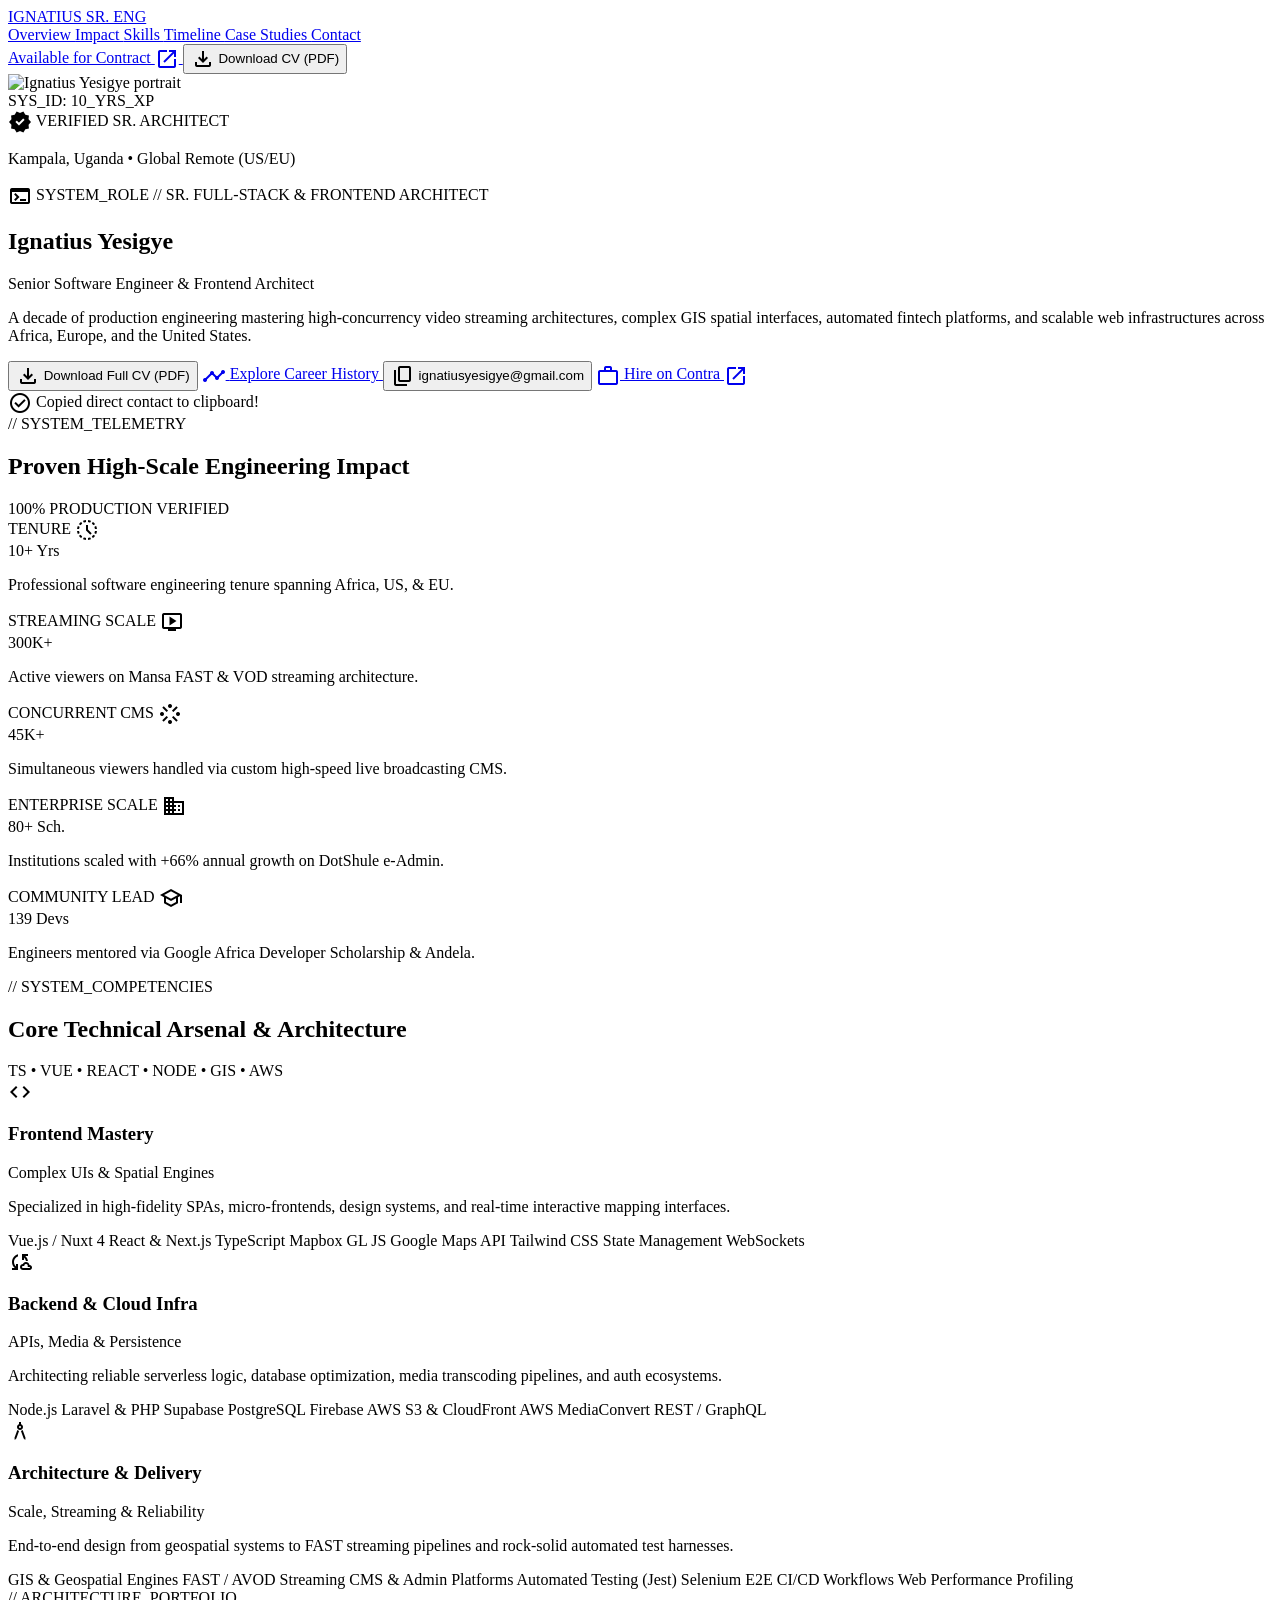
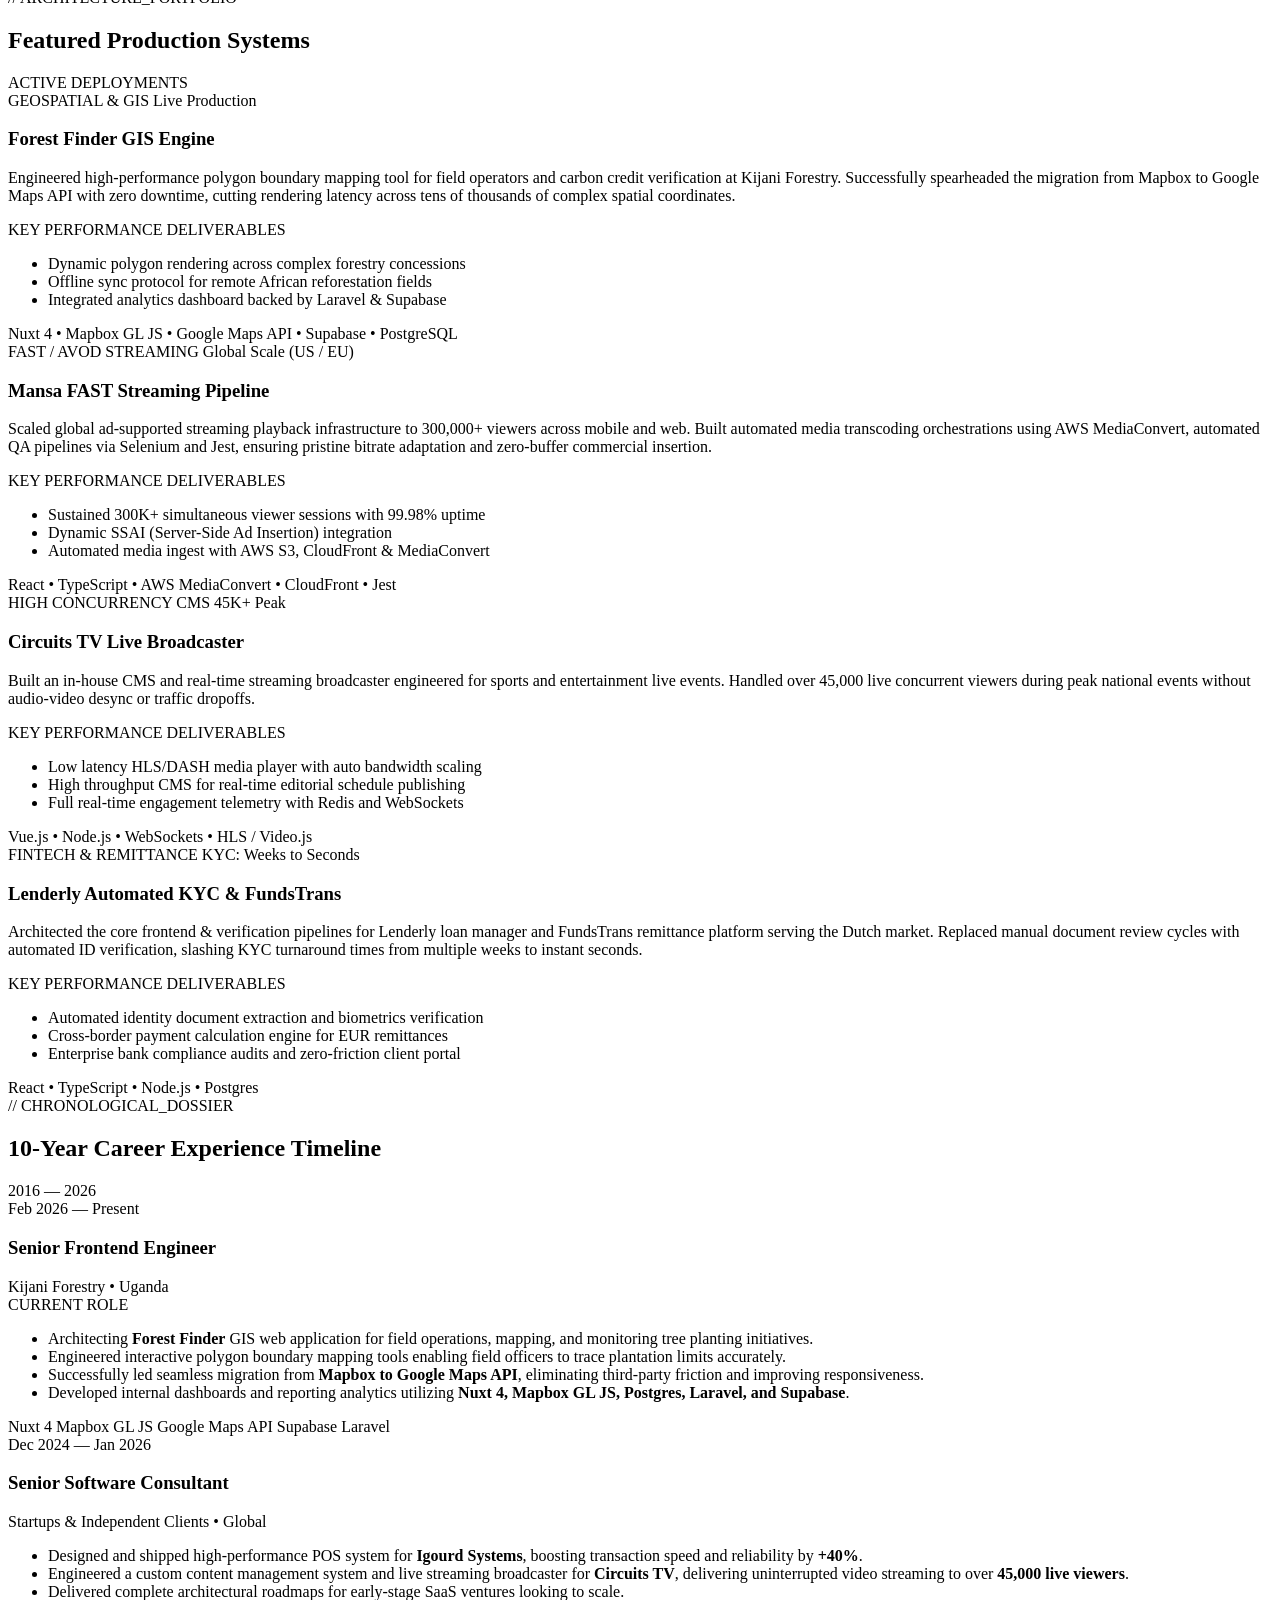
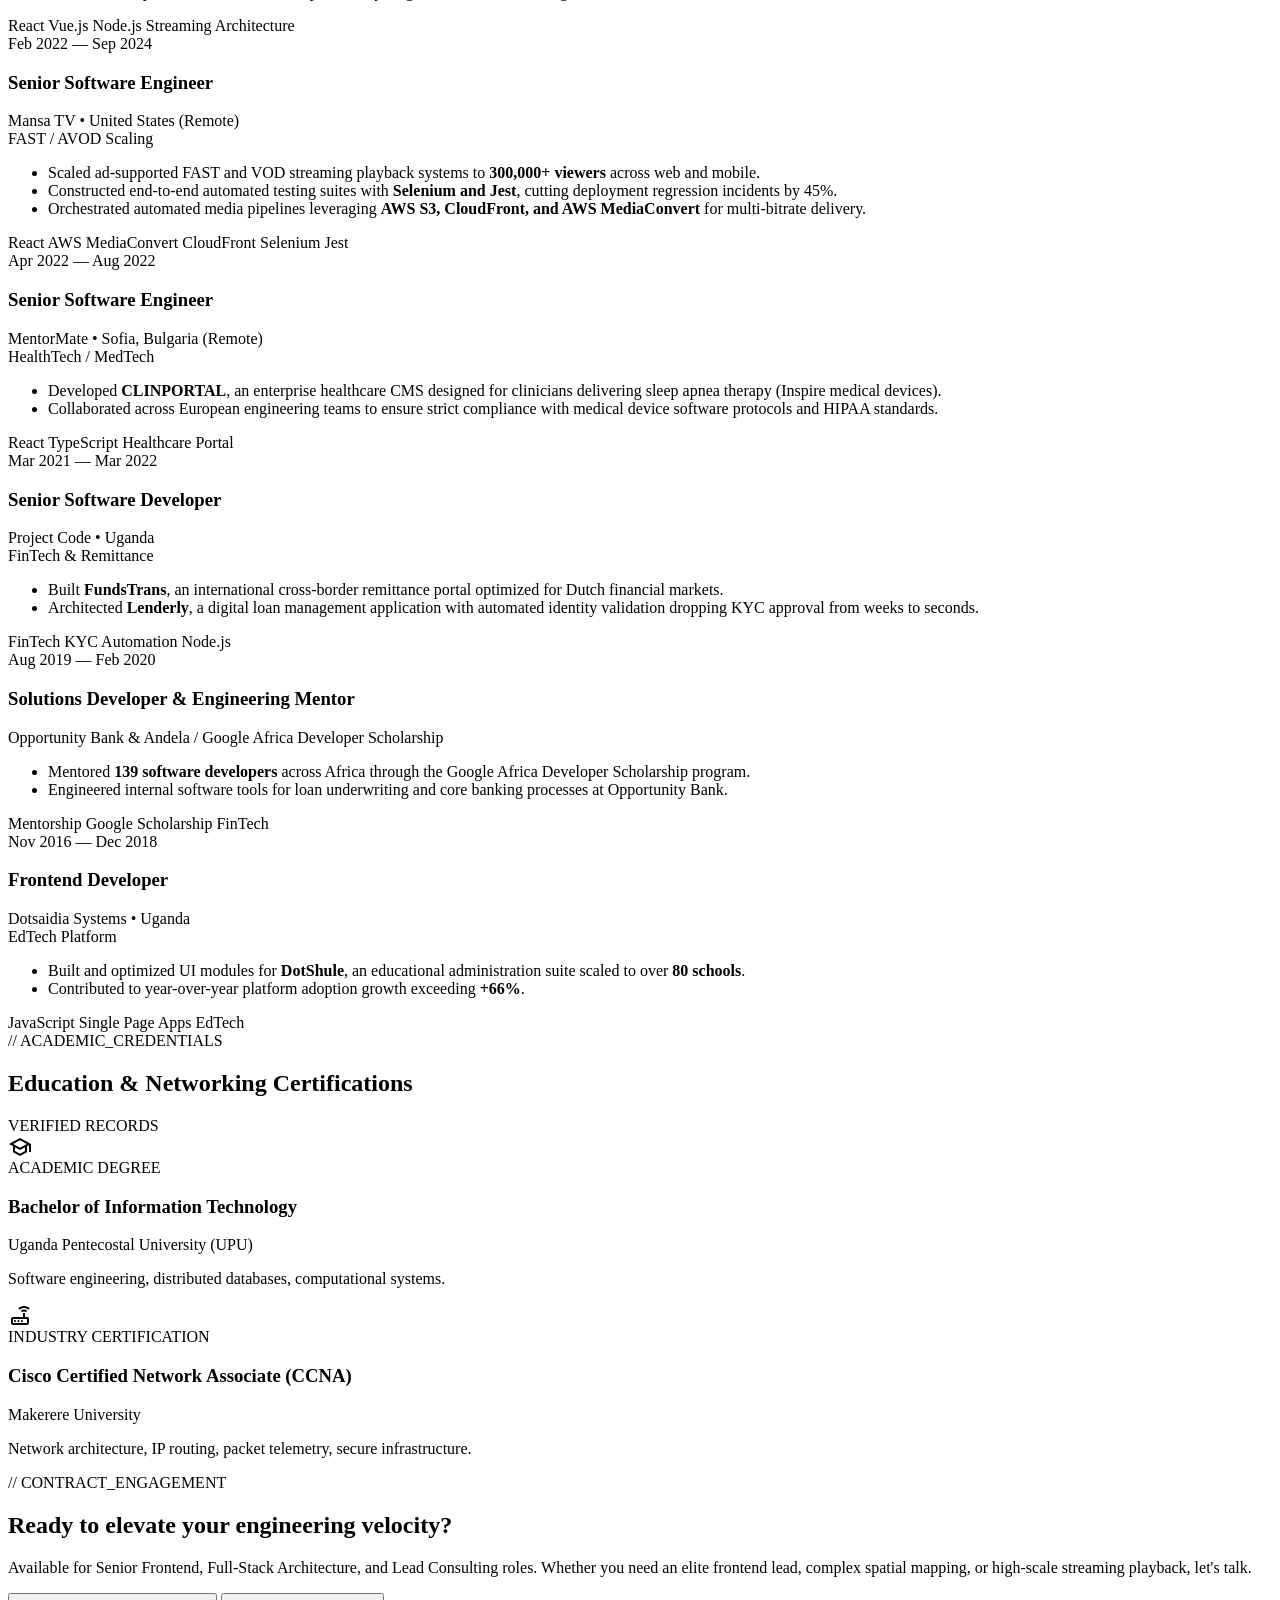
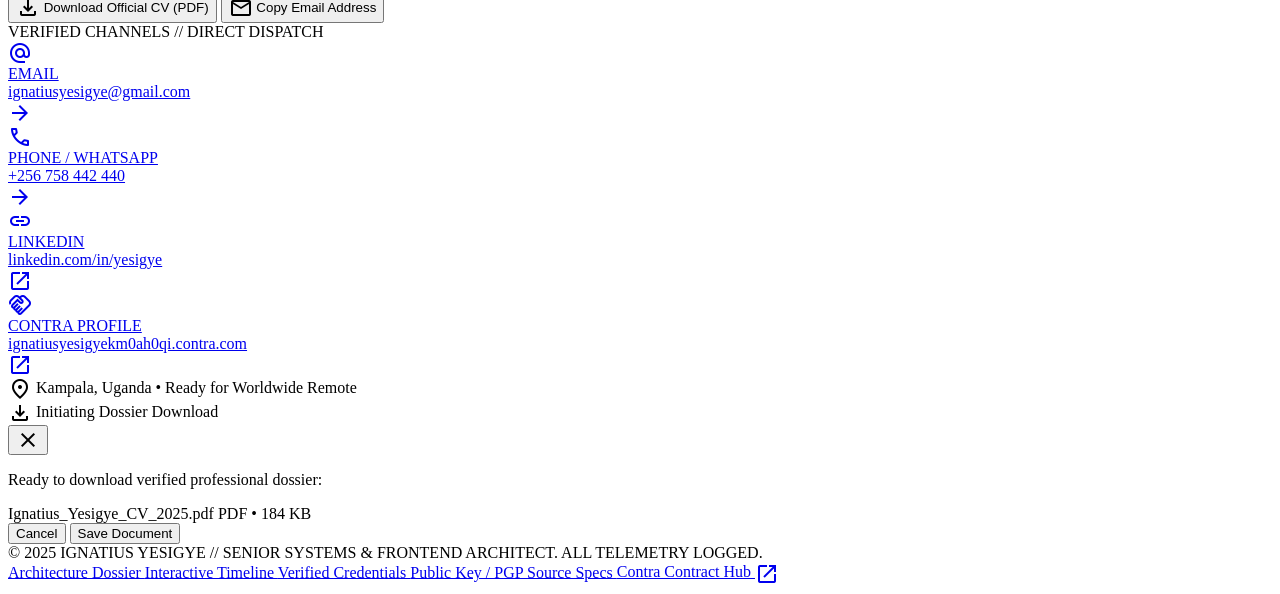
==== commit 76c5bf34: "Add files via upload" ====
--- a/index.html
+++ b/index.html
@@ -1,27 +1,1031 @@
-<!DOCTYPE html>
-<html lang="en">
-  <head>
-    <meta charset="UTF-8" />
-    <meta name="viewport" content="width=device-width, initial-scale=1.0" />
-    <title>project-showcase-engineer-hub</title>
-    <meta name="description" content="Lovable Generated Project" />
-    <meta name="author" content="Lovable" />
+<!DOCTYPE html><html class="dark" lang="en" style=""><head>
+<meta charset="utf-8">
+<meta content="width=device-width, initial-scale=1.0" name="viewport">
+<title>Ignatius Yesigye // Senior Software Engineer &amp; Frontend Architect</title>
+<!-- Fonts -->
+<link href="https://fonts.googleapis.com" rel="preconnect">
+<link crossorigin="" href="https://fonts.gstatic.com" rel="preconnect">
+<link href="https://fonts.googleapis.com/css2?family=Inter:wght@300;400;500;600;700&amp;family=JetBrains+Mono:wght@400;500;600;700&amp;family=Space+Grotesk:wght@500;600;700&amp;display=swap" rel="stylesheet">
+<link href="https://fonts.googleapis.com/css2?family=Material+Symbols+Outlined:wght,FILL@100..700,0..1&amp;display=swap" rel="stylesheet">
+<link href="https://fonts.googleapis.com/css2?family=Material+Symbols+Outlined:wght,FILL@100..700,0..1&amp;display=swap" rel="stylesheet">
+<!-- Tailwind CSS with CDN -->
+<script src="https://cdn.tailwindcss.com?plugins=forms,container-queries"></script>
+<script id="tailwind-config">
+    tailwind.config = {
+      darkMode: "class",
+      theme: {
+        extend: {
+          "colors": {
+            "on-primary": "#00363a",
+            "inverse-on-surface": "#2c303a",
+            "surface-container-highest": "#31353f",
+            "secondary-container": "#00a572",
+            "on-background": "#dfe2ef",
+            "on-tertiary": "#1000a9",
+            "on-primary-container": "#006970",
+            "surface-container-high": "#262a34",
+            "secondary": "#4edea3",
+            "slate-border": "#1E2B48",
+            "tertiary": "#f8f4ff",
+            "on-tertiary-fixed": "#07006c",
+            "slate-elevated": "#141E34",
+            "error-container": "#93000a",
+            "tertiary-container": "#d7d6ff",
+            "on-tertiary-container": "#494bd7",
+            "on-secondary-container": "#00311f",
+            "accent-emerald-glow": "#10B98126",
+            "on-secondary-fixed": "#002113",
+            "inverse-surface": "#dfe2ef",
+            "surface-variant": "#31353f",
+            "primary-container": "#00f0ff",
+            "secondary-fixed-dim": "#4edea3",
+            "surface-bright": "#353943",
+            "error": "#ffb4ab",
+            "terminal-amber": "#F59E0B",
+            "inverse-primary": "#006970",
+            "on-primary-fixed": "#002022",
+            "text-dim": "#64748B",
+            "primary": "#dbfcff",
+            "on-surface-variant": "#b9cacb",
+            "outline-variant": "#3b494b",
+            "on-primary-fixed-variant": "#004f54",
+            "on-secondary-fixed-variant": "#005236",
+            "accent-cyan-glow": "#00F0FF1F",
+            "primary-fixed": "#7df4ff",
+            "background": "#0f131c",
+            "surface-container": "#1c1f29",
+            "slate-border-glow": "#00F0FF33",
+            "on-error": "#690005",
+            "primary-fixed-dim": "#00dbe9",
+            "on-error-container": "#ffdad6",
+            "surface-container-low": "#181b25",
+            "surface-tint": "#00dbe9",
+            "outline": "#849495",
+            "on-secondary": "#003824",
+            "tertiary-fixed": "#e1e0ff",
+            "text-bright": "#F8FAFC",
+            "secondary-fixed": "#6ffbbe",
+            "surface-dim": "#0f131c",
+            "surface": "#0f131c",
+            "on-surface": "#dfe2ef",
+            "surface-container-lowest": "#0a0e17",
+            "on-tertiary-fixed-variant": "#2f2ebe",
+            "tertiary-fixed-dim": "#c0c1ff",
+            "text-muted": "#94A3B8",
+            "slate-surface": "#0E1524"
+          },
+          "borderRadius": {
+            "DEFAULT": "0.125rem",
+            "lg": "0.25rem",
+            "xl": "0.5rem",
+            "full": "0.75rem"
+          },
+          "spacing": {
+            "margin-mobile": "1.25rem",
+            "space-xs": "0.25rem",
+            "space-sm": "0.5rem",
+            "space-3xl": "6rem",
+            "margin": "3rem",
+            "space-md": "1rem",
+            "space-lg": "1.5rem",
+            "space-xl": "2.5rem",
+            "gutter-mobile": "1rem",
+            "gutter": "1.5rem",
+            "space-2xl": "4rem"
+          },
+          "fontFamily": {
+            "label-caps": ["JetBrains Mono"],
+            "headline-xl": ["Space Grotesk"],
+            "headline-sm": ["Space Grotesk"],
+            "body-sm": ["Inter"],
+            "body-md": ["Inter"],
+            "headline-hero-mobile": ["Space Grotesk"],
+            "headline-hero": ["Space Grotesk"],
+            "code-sm": ["JetBrains Mono"],
+            "code-md": ["JetBrains Mono"],
+            "headline-lg": ["Space Grotesk"],
+            "headline-xl-mobile": ["Space Grotesk"],
+            "headline-md": ["Space Grotesk"],
+            "body-lg": ["Inter"]
+          },
+          "fontSize": {
+            "label-caps": ["11px", { "lineHeight": "16px", "letterSpacing": "0.12em", "fontWeight": "600" }],
+            "headline-xl": ["40px", { "lineHeight": "48px", "letterSpacing": "-0.025em", "fontWeight": "700" }],
+            "headline-sm": ["18px", { "lineHeight": "26px", "letterSpacing": "0em", "fontWeight": "600" }],
+            "body-sm": ["13px", { "lineHeight": "20px", "letterSpacing": "0em", "fontWeight": "400" }],
+            "body-md": ["15px", { "lineHeight": "24px", "letterSpacing": "0em", "fontWeight": "400" }],
+            "headline-hero-mobile": ["36px", { "lineHeight": "44px", "letterSpacing": "-0.02em", "fontWeight": "700" }],
+            "headline-hero": ["56px", { "lineHeight": "64px", "letterSpacing": "-0.03em", "fontWeight": "700" }],
+            "code-sm": ["12px", { "lineHeight": "18px", "letterSpacing": "0.02em", "fontWeight": "500" }],
+            "code-md": ["14px", { "lineHeight": "22px", "letterSpacing": "0em", "fontWeight": "500" }],
+            "headline-lg": ["28px", { "lineHeight": "36px", "letterSpacing": "-0.015em", "fontWeight": "600" }],
+            "headline-xl-mobile": ["28px", { "lineHeight": "36px", "letterSpacing": "-0.02em", "fontWeight": "700" }],
+            "headline-md": ["22px", { "lineHeight": "30px", "letterSpacing": "-0.01em", "fontWeight": "600" }],
+            "body-lg": ["18px", { "lineHeight": "30px", "letterSpacing": "-0.01em", "fontWeight": "400" }]
+          }
+        }
+      }
+    }
+  </script>
+<style>
+    .material-symbols-outlined {
+      font-variation-settings: 'FILL' 0, 'wght' 400, 'GRAD' 0, 'opsz' 24;
+      display: inline-block;
+      vertical-align: middle;
+      line-height: 1;
+    }
+    .grid-matrix {
+      background-size: 32px 32px;
+      background-image: 
+        radial-gradient(circle, rgba(0, 240, 255, 0.08) 1px, transparent 1px);
+    }
+    .cyber-glow-cyan {
+      box-shadow: 0 0 24px -4px rgba(0, 240, 255, 0.18);
+    }
+    .cyber-glow-emerald {
+      box-shadow: 0 0 24px -4px rgba(16, 185, 129, 0.2);
+    }
+    html {
+      scroll-behavior: smooth;
+    }
+  </style>
+</head>
+<body class="bg-background text-on-surface min-h-screen selection:bg-primary-container selection:text-on-primary font-body-md text-body-md antialiased relative">
+<!-- Subtle Spatial Matrix Background Overlay -->
+<div class="fixed inset-0 pointer-events-none grid-matrix z-0 opacity-40"></div>
+<div class="fixed top-0 left-1/2 -translate-x-1/2 w-[1000px] h-[360px] bg-primary-container opacity-[0.03] blur-[140px] pointer-events-none z-0"></div>
+<!-- Shared Component: TopNavBar (Web Header) -->
+<header class="bg-slate-surface/85 backdrop-blur-md text-primary-container docked full-width top-0 sticky z-50 shadow-[0_4px_24px_-4px_rgba(0,240,255,0.08)]">
+<div class="flex justify-between items-center w-full px-6 lg:px-12 max-w-7xl mx-auto h-16">
+<!-- Logo / Brand Identity -->
+<a class="flex items-center gap-2 group" href="#overview">
+<span class="w-2.5 h-2.5 rounded-full bg-primary-container animate-ping"></span>
+<span class="text-headline-sm font-headline-sm tracking-wider font-bold text-text-bright group-hover:text-primary-container transition-colors duration-150">
+          IGNATIUS SR. ENG
+        </span>
+</a>
+<!-- Desktop Nav Anchors -->
+<nav class="hidden md:flex items-center gap-8">
+<a class="text-primary-container border-b-2 border-primary-container pb-1 font-label-caps text-label-caps tracking-widest" href="#overview">
+          Overview
+        </a>
+<a class="text-text-muted hover:text-text-bright font-label-caps text-label-caps tracking-widest hover:text-primary-container transition-colors duration-150" href="#impact">
+          Impact
+        </a>
+<a class="text-text-muted hover:text-text-bright font-label-caps text-label-caps tracking-widest hover:text-primary-container transition-colors duration-150" href="#skills">
+          Skills
+        </a>
+<a class="text-text-muted hover:text-text-bright font-label-caps text-label-caps tracking-widest hover:text-primary-container transition-colors duration-150" href="#timeline">
+          Timeline
+        </a>
+<a class="text-text-muted hover:text-text-bright font-label-caps text-label-caps tracking-widest hover:text-primary-container transition-colors duration-150" href="#case-studies">
+          Case Studies
+        </a>
+<a class="text-text-muted hover:text-text-bright font-label-caps text-label-caps tracking-widest hover:text-primary-container transition-colors duration-150" href="#contact">
+          Contact
+        </a>
+</nav>
+<!-- Trailing CTAs & Availability Capsule -->
+<div class="flex items-center gap-4">
+<!-- Live Status Pill -->
+<a href="https://ignatiusyesigyekm0ah0qi.contra.com/" target="_blank" rel="noopener noreferrer" class="hidden xl:flex items-center gap-2 px-3 py-1 bg-surface-container-low hover:bg-slate-elevated rounded-full border border-slate-border hover:border-secondary/40 transition-all group" title="Hire on Contra">
+  <span class="w-2 h-2 rounded-full bg-secondary animate-pulse"></span>
+  <span class="font-label-caps text-label-caps text-secondary tracking-wider group-hover:underline">
+    Available for Contract
+  </span>
+  <span class="material-symbols-outlined text-xs text-text-dim group-hover:text-secondary" data-icon="open_in_new">open_in_new</span>
+</a>
+<!-- Download CV Action -->
+<button class="flex items-center gap-2 px-4 py-2 bg-primary-container text-surface-container-lowest font-headline-sm text-label-caps rounded font-bold hover:opacity-95 active:scale-[0.98] transition-all shadow-[0_0_16px_rgba(0,240,255,0.3)]" onclick="triggerCVDownload()">
+<span class="material-symbols-outlined text-sm" data-icon="download">download</span>
+<span class="">Download CV (PDF)</span>
+</button>
+</div>
+</div>
+</header>
+<!-- Main Content Canvas -->
+<main class="relative z-10 max-w-7xl mx-auto px-6 lg:px-12 pt-8 pb-24 space-y-24">
+<!-- Section 1: Hero Dossier & Verified Senior Engineer Showcase -->
+<section class="pt-6" id="overview">
+<div class="p-8 lg:p-12 rounded-xl bg-slate-surface/85 backdrop-blur-md border border-slate-border relative overflow-hidden">
+<!-- Ambient corner light accents -->
+<div class="absolute -top-24 -right-24 w-80 h-80 bg-primary-container opacity-10 rounded-full blur-3xl pointer-events-none"></div>
+<div class="absolute -bottom-24 -left-24 w-80 h-80 bg-secondary opacity-10 rounded-full blur-3xl pointer-events-none"></div>
+<div class="grid grid-cols-1 lg:grid-cols-12 gap-10 items-center">
+<!-- Profile Visual Presentation with Real Photo -->
+<div class="lg:col-span-4 flex flex-col items-center text-center">
+<div class="relative w-56 h-56 lg:w-64 lg:h-64 rounded-xl p-1 bg-gradient-to-tr from-primary-container via-slate-border to-secondary shadow-[0_0_32px_-4px_rgba(0,240,255,0.25)]">
+<div class="w-full h-full rounded-xl overflow-hidden bg-surface-container-lowest relative">
+<!-- Using real provided portrait image -->
+<img alt="Ignatius Yesigye portrait" class="w-full h-full object-cover object-top grayscale hover:grayscale-0 transition-all duration-300" src="https://lh3.googleusercontent.com/aida-public/[base64]">
+<!-- Coordinate Marker Overlay -->
+<div class="absolute top-2 left-2 bg-surface-container-lowest/80 px-2 py-0.5 rounded border border-slate-border">
+<span class="font-code-sm text-code-sm text-primary-container">SYS_ID: 10_YRS_XP</span>
+</div>
+</div>
+</div>
+<!-- Verified Status Badge -->
+<div class="mt-4 flex items-center gap-2 px-3 py-1 bg-surface-container-low border border-slate-border rounded-full">
+<span class="material-symbols-outlined text-secondary text-base" data-icon="verified" style="font-variation-settings: 'FILL' 1;">verified</span>
+<span class="font-label-caps text-label-caps text-text-bright">VERIFIED SR. ARCHITECT</span>
+</div>
+<p class="font-code-sm text-code-sm text-text-dim mt-2">
+              Kampala, Uganda • Global Remote (US/EU)
+            </p>
+</div>
+<!-- Hero Dossier Bio & Core Narrative -->
+<div class="lg:col-span-8 space-y-6">
+<div class="space-y-2">
+<div class="inline-flex items-center gap-2 text-primary-container font-code-sm text-code-sm bg-primary-container/10 px-3 py-1 rounded border border-primary-container/20">
+<span class="material-symbols-outlined text-xs" data-icon="terminal">terminal</span>
+<span class="">SYSTEM_ROLE // SR. FULL-STACK &amp; FRONTEND ARCHITECT</span>
+</div>
+<h1 class="text-headline-hero lg:text-headline-hero font-headline-hero text-text-bright tracking-tight">
+                Ignatius Yesigye
+              </h1>
+<p class="text-headline-md font-headline-md text-primary-container">
+                Senior Software Engineer &amp; Frontend Architect
+              </p>
+</div>
+<p class="text-body-lg font-body-lg text-text-muted leading-relaxed">
+              A decade of production engineering mastering high-concurrency video streaming architectures, complex GIS spatial interfaces, automated fintech platforms, and scalable web infrastructures across Africa, Europe, and the United States.
+            </p>
+<!-- Quick Action Interactive Cluster -->
+<div class="flex flex-wrap items-center gap-4 pt-2">
+<button class="flex items-center gap-2 px-6 py-3 bg-primary-container text-surface-container-lowest font-headline-sm text-headline-sm rounded hover:opacity-95 active:scale-[0.98] transition-all shadow-[0_0_20px_rgba(0,240,255,0.25)]" onclick="triggerCVDownload()">
+<span class="material-symbols-outlined" data-icon="download">download</span>
+<span class="">Download Full CV (PDF)</span>
+</button>
+<a class="flex items-center gap-2 px-5 py-3 border border-slate-border text-text-bright font-headline-sm text-headline-sm rounded hover:border-primary-container hover:bg-primary-container/5 transition-all" href="#timeline">
+<span class="material-symbols-outlined" data-icon="timeline">timeline</span>
+<span class="">Explore Career History</span>
+</a>
+<button class="flex items-center gap-2 px-4 py-3 bg-surface-container-low border border-slate-border hover:border-primary-container text-text-muted hover:text-text-bright rounded font-code-sm text-code-sm transition-all group" id="copy-email-btn" onclick="copyEmailToClipboard()">
+<span class="material-symbols-outlined text-sm group-hover:text-primary-container" data-icon="content_copy">content_copy</span>
+<span id="copy-email-text" class="">ignatiusyesigye@gmail.com</span>
+</button>
+<a href="https://ignatiusyesigyekm0ah0qi.contra.com/" target="_blank" rel="noopener noreferrer" class="flex items-center gap-2 px-5 py-3 border border-secondary/30 bg-secondary/10 hover:bg-secondary/20 text-secondary font-headline-sm text-headline-sm rounded hover:border-secondary transition-all shadow-[0_0_16px_rgba(16,185,129,0.15)]">
+  <span class="material-symbols-outlined text-base" data-icon="work">work</span>
+  <span class="">Hire on Contra</span>
+  <span class="material-symbols-outlined text-sm" data-icon="open_in_new">open_in_new</span>
+</a></div>
+<div class="hidden text-secondary font-code-sm text-code-sm items-center gap-1.5 animate-fadeIn" id="copy-toast">
+<span class="material-symbols-outlined text-sm" data-icon="check_circle">check_circle</span>
+<span class="">Copied direct contact to clipboard!</span>
+</div>
+</div>
+</div>
+</div>
+</section>
+<!-- Section 2: Quantified Telemetry / Impact Metrics (Bento Style) -->
+<section class="space-y-6" id="impact">
+<div class="flex items-center justify-between border-b border-slate-border pb-4">
+<div>
+<span class="font-code-sm text-code-sm text-primary-container tracking-wider">// SYSTEM_TELEMETRY</span>
+<h2 class="text-headline-lg font-headline-lg text-text-bright">Proven High-Scale Engineering Impact</h2>
+</div>
+<div class="hidden sm:flex items-center gap-2 font-code-sm text-code-sm text-text-dim">
+<span class="w-2 h-2 rounded-full bg-secondary"></span>
+<span class="">100% PRODUCTION VERIFIED</span>
+</div>
+</div>
+<!-- Impact Bento Grid -->
+<div class="grid grid-cols-1 md:grid-cols-2 lg:grid-cols-5 gap-4">
+<!-- Metric 1 -->
+<div class="p-6 rounded-xl bg-slate-surface/85 border border-slate-border hover:border-primary-container/40 transition-all">
+<div class="flex items-center justify-between text-text-dim mb-3">
+<span class="font-code-sm text-code-sm">TENURE</span>
+<span class="material-symbols-outlined text-primary-container" data-icon="history_toggle_off">history_toggle_off</span>
+</div>
+<div class="text-headline-xl font-headline-xl text-primary-container">10+ Yrs</div>
+<p class="font-body-sm text-body-sm text-text-muted mt-2">
+            Professional software engineering tenure spanning Africa, US, &amp; EU.
+          </p>
+</div>
+<!-- Metric 2 -->
+<div class="p-6 rounded-xl bg-slate-surface/85 border border-slate-border hover:border-primary-container/40 transition-all">
+<div class="flex items-center justify-between text-text-dim mb-3">
+<span class="font-code-sm text-code-sm">STREAMING SCALE</span>
+<span class="material-symbols-outlined text-primary-container" data-icon="live_tv">live_tv</span>
+</div>
+<div class="text-headline-xl font-headline-xl text-primary-container">300K+</div>
+<p class="font-body-sm text-body-sm text-text-muted mt-2">
+            Active viewers on Mansa FAST &amp; VOD streaming architecture.
+          </p>
+</div>
+<!-- Metric 3 -->
+<div class="p-6 rounded-xl bg-slate-surface/85 border border-slate-border hover:border-primary-container/40 transition-all">
+<div class="flex items-center justify-between text-text-dim mb-3">
+<span class="font-code-sm text-code-sm">CONCURRENT CMS</span>
+<span class="material-symbols-outlined text-secondary" data-icon="stream">stream</span>
+</div>
+<div class="text-headline-xl font-headline-xl text-secondary">45K+</div>
+<p class="font-body-sm text-body-sm text-text-muted mt-2">
+            Simultaneous viewers handled via custom high-speed live broadcasting CMS.
+          </p>
+</div>
+<!-- Metric 4 -->
+<div class="p-6 rounded-xl bg-slate-surface/85 border border-slate-border hover:border-primary-container/40 transition-all">
+<div class="flex items-center justify-between text-text-dim mb-3">
+<span class="font-code-sm text-code-sm">ENTERPRISE SCALE</span>
+<span class="material-symbols-outlined text-text-bright" data-icon="domain">domain</span>
+</div>
+<div class="text-headline-xl font-headline-xl text-text-bright">80+ Sch.</div>
+<p class="font-body-sm text-body-sm text-text-muted mt-2">
+            Institutions scaled with +66% annual growth on DotShule e-Admin.
+          </p>
+</div>
+<!-- Metric 5 -->
+<div class="p-6 rounded-xl bg-slate-surface/85 border border-slate-border hover:border-primary-container/40 transition-all">
+<div class="flex items-center justify-between text-text-dim mb-3">
+<span class="font-code-sm text-code-sm">COMMUNITY LEAD</span>
+<span class="material-symbols-outlined text-terminal-amber" data-icon="school">school</span>
+</div>
+<div class="text-headline-xl font-headline-xl text-terminal-amber">139 Devs</div>
+<p class="font-body-sm text-body-sm text-text-muted mt-2">
+            Engineers mentored via Google Africa Developer Scholarship &amp; Andela.
+          </p>
+</div>
+</div>
+</section>
+<!-- Section 3: Core Technical Arsenal & Capabilities -->
+<section class="space-y-6" id="skills">
+<div class="flex items-center justify-between border-b border-slate-border pb-4">
+<div>
+<span class="font-code-sm text-code-sm text-primary-container tracking-wider">// SYSTEM_COMPETENCIES</span>
+<h2 class="text-headline-lg font-headline-lg text-text-bright">Core Technical Arsenal &amp; Architecture</h2>
+</div>
+<span class="font-code-sm text-code-sm text-text-dim">TS • VUE • REACT • NODE • GIS • AWS</span>
+</div>
+<div class="grid grid-cols-1 lg:grid-cols-3 gap-6">
+<!-- Frontend Mastery -->
+<div class="p-6 rounded-xl bg-slate-surface/85 border border-slate-border hover:border-slate-border-glow transition-all space-y-4">
+<div class="flex items-center gap-3">
+<div class="p-2.5 rounded bg-primary-container/10 border border-primary-container/30 text-primary-container">
+<span class="material-symbols-outlined" data-icon="code">code</span>
+</div>
+<div>
+<h3 class="text-headline-sm font-headline-sm text-text-bright">Frontend Mastery</h3>
+<p class="font-code-sm text-code-sm text-text-dim">Complex UIs &amp; Spatial Engines</p>
+</div>
+</div>
+<p class="font-body-sm text-body-sm text-text-muted">
+            Specialized in high-fidelity SPAs, micro-frontends, design systems, and real-time interactive mapping interfaces.
+          </p>
+<div class="flex flex-wrap gap-2 pt-2">
+<span class="px-2.5 py-1 rounded bg-surface-container-low border border-slate-border text-primary font-code-sm text-code-sm">Vue.js / Nuxt 4</span>
+<span class="px-2.5 py-1 rounded bg-surface-container-low border border-slate-border text-primary font-code-sm text-code-sm">React &amp; Next.js</span>
+<span class="px-2.5 py-1 rounded bg-surface-container-low border border-slate-border text-primary font-code-sm text-code-sm">TypeScript</span>
+<span class="px-2.5 py-1 rounded bg-surface-container-low border border-slate-border text-text-bright font-code-sm text-code-sm">Mapbox GL JS</span>
+<span class="px-2.5 py-1 rounded bg-surface-container-low border border-slate-border text-text-bright font-code-sm text-code-sm">Google Maps API</span>
+<span class="px-2.5 py-1 rounded bg-surface-container-low border border-slate-border text-text-bright font-code-sm text-code-sm">Tailwind CSS</span>
+<span class="px-2.5 py-1 rounded bg-surface-container-low border border-slate-border text-text-bright font-code-sm text-code-sm">State Management</span>
+<span class="px-2.5 py-1 rounded bg-surface-container-low border border-slate-border text-text-bright font-code-sm text-code-sm">WebSockets</span>
+</div>
+</div>
+<!-- Backend & Cloud -->
+<div class="p-6 rounded-xl bg-slate-surface/85 border border-slate-border hover:border-slate-border-glow transition-all space-y-4">
+<div class="flex items-center gap-3">
+<div class="p-2.5 rounded bg-secondary/10 border border-secondary/30 text-secondary">
+<span class="material-symbols-outlined" data-icon="cloud_sync">cloud_sync</span>
+</div>
+<div>
+<h3 class="text-headline-sm font-headline-sm text-text-bright">Backend &amp; Cloud Infra</h3>
+<p class="font-code-sm text-code-sm text-text-dim">APIs, Media &amp; Persistence</p>
+</div>
+</div>
+<p class="font-body-sm text-body-sm text-text-muted">
+            Architecting reliable serverless logic, database optimization, media transcoding pipelines, and auth ecosystems.
+          </p>
+<div class="flex flex-wrap gap-2 pt-2">
+<span class="px-2.5 py-1 rounded bg-surface-container-low border border-slate-border text-secondary font-code-sm text-code-sm">Node.js</span>
+<span class="px-2.5 py-1 rounded bg-surface-container-low border border-slate-border text-secondary font-code-sm text-code-sm">Laravel &amp; PHP</span>
+<span class="px-2.5 py-1 rounded bg-surface-container-low border border-slate-border text-secondary font-code-sm text-code-sm">Supabase</span>
+<span class="px-2.5 py-1 rounded bg-surface-container-low border border-slate-border text-text-bright font-code-sm text-code-sm">PostgreSQL</span>
+<span class="px-2.5 py-1 rounded bg-surface-container-low border border-slate-border text-text-bright font-code-sm text-code-sm">Firebase</span>
+<span class="px-2.5 py-1 rounded bg-surface-container-low border border-slate-border text-text-bright font-code-sm text-code-sm">AWS S3 &amp; CloudFront</span>
+<span class="px-2.5 py-1 rounded bg-surface-container-low border border-slate-border text-text-bright font-code-sm text-code-sm">AWS MediaConvert</span>
+<span class="px-2.5 py-1 rounded bg-surface-container-low border border-slate-border text-text-bright font-code-sm text-code-sm">REST / GraphQL</span>
+</div>
+</div>
+<!-- Architecture & Delivery -->
+<div class="p-6 rounded-xl bg-slate-surface/85 border border-slate-border hover:border-slate-border-glow transition-all space-y-4">
+<div class="flex items-center gap-3">
+<div class="p-2.5 rounded bg-tertiary-container/10 border border-tertiary-container/30 text-primary-container">
+<span class="material-symbols-outlined" data-icon="architecture">architecture</span>
+</div>
+<div>
+<h3 class="text-headline-sm font-headline-sm text-text-bright">Architecture &amp; Delivery</h3>
+<p class="font-code-sm text-code-sm text-text-dim">Scale, Streaming &amp; Reliability</p>
+</div>
+</div>
+<p class="font-body-sm text-body-sm text-text-muted">
+            End-to-end design from geospatial systems to FAST streaming pipelines and rock-solid automated test harnesses.
+          </p>
+<div class="flex flex-wrap gap-2 pt-2">
+<span class="px-2.5 py-1 rounded bg-surface-container-low border border-slate-border text-primary-container font-code-sm text-code-sm">GIS &amp; Geospatial Engines</span>
+<span class="px-2.5 py-1 rounded bg-surface-container-low border border-slate-border text-primary-container font-code-sm text-code-sm">FAST / AVOD Streaming</span>
+<span class="px-2.5 py-1 rounded bg-surface-container-low border border-slate-border text-text-bright font-code-sm text-code-sm">CMS &amp; Admin Platforms</span>
+<span class="px-2.5 py-1 rounded bg-surface-container-low border border-slate-border text-text-bright font-code-sm text-code-sm">Automated Testing (Jest)</span>
+<span class="px-2.5 py-1 rounded bg-surface-container-low border border-slate-border text-text-bright font-code-sm text-code-sm">Selenium E2E</span>
+<span class="px-2.5 py-1 rounded bg-surface-container-low border border-slate-border text-text-bright font-code-sm text-code-sm">CI/CD Workflows</span>
+<span class="px-2.5 py-1 rounded bg-surface-container-low border border-slate-border text-text-bright font-code-sm text-code-sm">Web Performance Profiling</span>
+</div>
+</div>
+</div>
+</section>
+<!-- Section 4: Featured Systems & Case Studies -->
+<section class="space-y-6" id="case-studies">
+<div class="flex items-center justify-between border-b border-slate-border pb-4">
+<div>
+<span class="font-code-sm text-code-sm text-primary-container tracking-wider">// ARCHITECTURE_PORTFOLIO</span>
+<h2 class="text-headline-lg font-headline-lg text-text-bright">Featured Production Systems</h2>
+</div>
+<span class="font-code-sm text-code-sm text-text-dim">ACTIVE DEPLOYMENTS</span>
+</div>
+<div class="grid grid-cols-1 md:grid-cols-2 gap-6">
+<!-- Case Study 1: Forest Finder GIS Engine -->
+<div class="p-8 rounded-xl bg-slate-surface/85 border border-slate-border hover:border-primary-container/40 transition-all flex flex-col justify-between space-y-6">
+<div class="space-y-4">
+<div class="flex items-center justify-between">
+<span class="px-3 py-1 rounded bg-primary-container/10 border border-primary-container/20 text-primary-container font-code-sm text-code-sm">
+                GEOSPATIAL &amp; GIS
+              </span>
+<span class="font-code-sm text-code-sm text-secondary flex items-center gap-1">
+<span class="w-1.5 h-1.5 rounded-full bg-secondary"></span> Live Production
+              </span>
+</div>
+<h3 class="text-headline-md font-headline-md text-text-bright">
+              Forest Finder GIS Engine
+            </h3>
+<p class="font-body-md text-body-md text-text-muted">
+              Engineered high-performance polygon boundary mapping tool for field operators and carbon credit verification at Kijani Forestry. Successfully spearheaded the migration from Mapbox to Google Maps API with zero downtime, cutting rendering latency across tens of thousands of complex spatial coordinates.
+            </p>
+<div class="p-4 rounded bg-surface-container-lowest border border-slate-border space-y-2">
+<div class="text-label-caps font-label-caps text-text-dim">KEY PERFORMANCE DELIVERABLES</div>
+<ul class="text-body-sm font-body-sm text-text-bright space-y-1 list-disc list-inside">
+<li class="">Dynamic polygon rendering across complex forestry concessions</li>
+<li class="">Offline sync protocol for remote African reforestation fields</li>
+<li class="">Integrated analytics dashboard backed by Laravel &amp; Supabase</li>
+</ul>
+</div>
+</div>
+<div class="flex flex-wrap gap-2 pt-2 border-t border-slate-border/50">
+<span class="font-code-sm text-code-sm text-primary-container">Nuxt 4</span>
+<span class="text-text-dim">•</span>
+<span class="font-code-sm text-code-sm text-primary-container">Mapbox GL JS</span>
+<span class="text-text-dim">•</span>
+<span class="font-code-sm text-code-sm text-primary-container">Google Maps API</span>
+<span class="text-text-dim">•</span>
+<span class="font-code-sm text-code-sm text-primary-container">Supabase</span>
+<span class="text-text-dim">•</span>
+<span class="font-code-sm text-code-sm text-primary-container">PostgreSQL</span>
+</div>
+</div>
+<!-- Case Study 2: Mansa FAST Streaming Pipeline -->
+<div class="p-8 rounded-xl bg-slate-surface/85 border border-slate-border hover:border-primary-container/40 transition-all flex flex-col justify-between space-y-6">
+<div class="space-y-4">
+<div class="flex items-center justify-between">
+<span class="px-3 py-1 rounded bg-secondary/10 border border-secondary/20 text-secondary font-code-sm text-code-sm">
+                FAST / AVOD STREAMING
+              </span>
+<span class="font-code-sm text-code-sm text-text-dim">
+                Global Scale (US / EU)
+              </span>
+</div>
+<h3 class="text-headline-md font-headline-md text-text-bright">
+              Mansa FAST Streaming Pipeline
+            </h3>
+<p class="font-body-md text-body-md text-text-muted">
+              Scaled global ad-supported streaming playback infrastructure to 300,000+ viewers across mobile and web. Built automated media transcoding orchestrations using AWS MediaConvert, automated QA pipelines via Selenium and Jest, ensuring pristine bitrate adaptation and zero-buffer commercial insertion.
+            </p>
+<div class="p-4 rounded bg-surface-container-lowest border border-slate-border space-y-2">
+<div class="text-label-caps font-label-caps text-text-dim">KEY PERFORMANCE DELIVERABLES</div>
+<ul class="text-body-sm font-body-sm text-text-bright space-y-1 list-disc list-inside">
+<li class="">Sustained 300K+ simultaneous viewer sessions with 99.98% uptime</li>
+<li class="">Dynamic SSAI (Server-Side Ad Insertion) integration</li>
+<li class="">Automated media ingest with AWS S3, CloudFront &amp; MediaConvert</li>
+</ul>
+</div>
+</div>
+<div class="flex flex-wrap gap-2 pt-2 border-t border-slate-border/50">
+<span class="font-code-sm text-code-sm text-secondary">React</span>
+<span class="text-text-dim">•</span>
+<span class="font-code-sm text-code-sm text-secondary">TypeScript</span>
+<span class="text-text-dim">•</span>
+<span class="font-code-sm text-code-sm text-secondary">AWS MediaConvert</span>
+<span class="text-text-dim">•</span>
+<span class="font-code-sm text-code-sm text-secondary">CloudFront</span>
+<span class="text-text-dim">•</span>
+<span class="font-code-sm text-code-sm text-secondary">Jest</span>
+</div>
+</div>
+<!-- Case Study 3: Circuits TV Live Broadcaster -->
+<div class="p-8 rounded-xl bg-slate-surface/85 border border-slate-border hover:border-primary-container/40 transition-all flex flex-col justify-between space-y-6">
+<div class="space-y-4">
+<div class="flex items-center justify-between">
+<span class="px-3 py-1 rounded bg-primary-container/10 border border-primary-container/20 text-primary-container font-code-sm text-code-sm">
+                HIGH CONCURRENCY CMS
+              </span>
+<span class="font-code-sm text-code-sm text-secondary flex items-center gap-1">
+<span class="w-1.5 h-1.5 rounded-full bg-secondary"></span> 45K+ Peak
+              </span>
+</div>
+<h3 class="text-headline-md font-headline-md text-text-bright">
+              Circuits TV Live Broadcaster
+            </h3>
+<p class="font-body-md text-body-md text-text-muted">
+              Built an in-house CMS and real-time streaming broadcaster engineered for sports and entertainment live events. Handled over 45,000 live concurrent viewers during peak national events without audio-video desync or traffic dropoffs.
+            </p>
+<div class="p-4 rounded bg-surface-container-lowest border border-slate-border space-y-2">
+<div class="text-label-caps font-label-caps text-text-dim">KEY PERFORMANCE DELIVERABLES</div>
+<ul class="text-body-sm font-body-sm text-text-bright space-y-1 list-disc list-inside">
+<li class="">Low latency HLS/DASH media player with auto bandwidth scaling</li>
+<li class="">High throughput CMS for real-time editorial schedule publishing</li>
+<li class="">Full real-time engagement telemetry with Redis and WebSockets</li>
+</ul>
+</div>
+</div>
+<div class="flex flex-wrap gap-2 pt-2 border-t border-slate-border/50">
+<span class="font-code-sm text-code-sm text-primary-container">Vue.js</span>
+<span class="text-text-dim">•</span>
+<span class="font-code-sm text-code-sm text-primary-container">Node.js</span>
+<span class="text-text-dim">•</span>
+<span class="font-code-sm text-code-sm text-primary-container">WebSockets</span>
+<span class="text-text-dim">•</span>
+<span class="font-code-sm text-code-sm text-primary-container">HLS / Video.js</span>
+</div>
+</div>
+<!-- Case Study 4: Lenderly Automated KYC Platform -->
+<div class="p-8 rounded-xl bg-slate-surface/85 border border-slate-border hover:border-primary-container/40 transition-all flex flex-col justify-between space-y-6">
+<div class="space-y-4">
+<div class="flex items-center justify-between">
+<span class="px-3 py-1 rounded bg-secondary/10 border border-secondary/20 text-secondary font-code-sm text-code-sm">
+                FINTECH &amp; REMITTANCE
+              </span>
+<span class="font-code-sm text-code-sm text-text-dim">
+                KYC: Weeks to Seconds
+              </span>
+</div>
+<h3 class="text-headline-md font-headline-md text-text-bright">
+              Lenderly Automated KYC &amp; FundsTrans
+            </h3>
+<p class="font-body-md text-body-md text-text-muted">
+              Architected the core frontend &amp; verification pipelines for Lenderly loan manager and FundsTrans remittance platform serving the Dutch market. Replaced manual document review cycles with automated ID verification, slashing KYC turnaround times from multiple weeks to instant seconds.
+            </p>
+<div class="p-4 rounded bg-surface-container-lowest border border-slate-border space-y-2">
+<div class="text-label-caps font-label-caps text-text-dim">KEY PERFORMANCE DELIVERABLES</div>
+<ul class="text-body-sm font-body-sm text-text-bright space-y-1 list-disc list-inside">
+<li class="">Automated identity document extraction and biometrics verification</li>
+<li class="">Cross-border payment calculation engine for EUR remittances</li>
+<li class="">Enterprise bank compliance audits and zero-friction client portal</li>
+</ul>
+</div>
+</div>
+<div class="flex flex-wrap gap-2 pt-2 border-t border-slate-border/50">
+<span class="font-code-sm text-code-sm text-secondary">React</span>
+<span class="text-text-dim">•</span>
+<span class="font-code-sm text-code-sm text-secondary">TypeScript</span>
+<span class="text-text-dim">•</span>
+<span class="font-code-sm text-code-sm text-secondary">Node.js</span>
+<span class="text-text-dim">•</span>
+<span class="font-code-sm text-code-sm text-secondary">Postgres</span>
+</div>
+</div>
+</div>
+</section>
+<!-- Section 5: Comprehensive Interactive Career Experience Timeline -->
+<section class="space-y-8" id="timeline">
+<div class="flex items-center justify-between border-b border-slate-border pb-4">
+<div>
+<span class="font-code-sm text-code-sm text-primary-container tracking-wider">// CHRONOLOGICAL_DOSSIER</span>
+<h2 class="text-headline-lg font-headline-lg text-text-bright">10-Year Career Experience Timeline</h2>
+</div>
+<span class="font-code-sm text-code-sm text-text-dim">2016 — 2026</span>
+</div>
+<!-- Chronological Timeline Spine -->
+<div class="relative pl-6 lg:pl-10 space-y-10 before:content-[''] before:absolute before:left-2 lg:before:left-3 before:top-2 before:bottom-2 before:w-0.5 before:bg-gradient-to-b before:from-primary-container before:via-secondary before:to-slate-border">
+<!-- Role 1: Kijani Forestry -->
+<div class="relative group">
+<!-- Pulse Dot -->
+<div class="absolute -left-[27px] lg:-left-[39px] top-1.5 w-4 h-4 rounded-full bg-surface-container-lowest border-2 border-primary-container flex items-center justify-center">
+<div class="w-1.5 h-1.5 rounded-full bg-primary-container animate-ping"></div>
+</div>
+<div class="p-6 lg:p-8 rounded-xl bg-slate-surface/85 border border-slate-border hover:border-primary-container/40 transition-all space-y-4">
+<div class="flex flex-col lg:flex-row lg:items-center justify-between gap-2">
+<div>
+<span class="font-code-sm text-code-sm text-primary-container font-semibold">Feb 2026 — Present</span>
+<h3 class="text-headline-sm font-headline-sm text-text-bright">Senior Frontend Engineer</h3>
+<div class="text-body-md font-body-md text-text-muted">Kijani Forestry • Uganda</div>
+</div>
+<span class="px-3 py-1 self-start lg:self-center rounded-full bg-secondary/10 text-secondary border border-secondary/30 font-code-sm text-code-sm">
+                CURRENT ROLE
+              </span>
+</div>
+<ul class="text-body-md font-body-md text-text-muted space-y-2 list-disc list-inside">
+<li class="">Architecting <strong class="text-text-bright">Forest Finder</strong> GIS web application for field operations, mapping, and monitoring tree planting initiatives.</li>
+<li class="">Engineered interactive polygon boundary mapping tools enabling field officers to trace plantation limits accurately.</li>
+<li class="">Successfully led seamless migration from <strong class="text-text-bright">Mapbox to Google Maps API</strong>, eliminating third-party friction and improving responsiveness.</li>
+<li class="">Developed internal dashboards and reporting analytics utilizing <strong class="text-text-bright">Nuxt 4, Mapbox GL JS, Postgres, Laravel, and Supabase</strong>.</li>
+</ul>
+<div class="flex flex-wrap gap-2 pt-2 border-t border-slate-border/40">
+<span class="px-2 py-0.5 rounded bg-surface-container-low text-primary-container font-code-sm text-code-sm">Nuxt 4</span>
+<span class="px-2 py-0.5 rounded bg-surface-container-low text-text-bright font-code-sm text-code-sm">Mapbox GL JS</span>
+<span class="px-2 py-0.5 rounded bg-surface-container-low text-text-bright font-code-sm text-code-sm">Google Maps API</span>
+<span class="px-2 py-0.5 rounded bg-surface-container-low text-text-bright font-code-sm text-code-sm">Supabase</span>
+<span class="px-2 py-0.5 rounded bg-surface-container-low text-text-bright font-code-sm text-code-sm">Laravel</span>
+</div>
+</div>
+</div>
+<!-- Role 2: Freelance / Consulting -->
+<div class="relative group">
+<div class="absolute -left-[27px] lg:-left-[39px] top-1.5 w-4 h-4 rounded-full bg-surface-container-lowest border-2 border-slate-border group-hover:border-primary-container transition-colors"></div>
+<div class="p-6 lg:p-8 rounded-xl bg-slate-surface/85 border border-slate-border hover:border-primary-container/40 transition-all space-y-4">
+<div class="flex flex-col lg:flex-row lg:items-center justify-between gap-2">
+<div>
+<span class="font-code-sm text-code-sm text-text-dim">Dec 2024 — Jan 2026</span>
+<h3 class="text-headline-sm font-headline-sm text-text-bright">Senior Software Consultant</h3>
+<div class="text-body-md font-body-md text-text-muted">Startups &amp; Independent Clients • Global</div>
+</div>
+</div>
+<ul class="text-body-md font-body-md text-text-muted space-y-2 list-disc list-inside">
+<li class="">Designed and shipped high-performance POS system for <strong class="text-text-bright">Igourd Systems</strong>, boosting transaction speed and reliability by <strong class="text-secondary">+40%</strong>.</li>
+<li class="">Engineered a custom content management system and live streaming broadcaster for <strong class="text-text-bright">Circuits TV</strong>, delivering uninterrupted video streaming to over <strong class="text-primary-container">45,000 live viewers</strong>.</li>
+<li class="">Delivered complete architectural roadmaps for early-stage SaaS ventures looking to scale.</li>
+</ul>
+<div class="flex flex-wrap gap-2 pt-2 border-t border-slate-border/40">
+<span class="px-2 py-0.5 rounded bg-surface-container-low text-text-bright font-code-sm text-code-sm">React</span>
+<span class="px-2 py-0.5 rounded bg-surface-container-low text-text-bright font-code-sm text-code-sm">Vue.js</span>
+<span class="px-2 py-0.5 rounded bg-surface-container-low text-text-bright font-code-sm text-code-sm">Node.js</span>
+<span class="px-2 py-0.5 rounded bg-surface-container-low text-text-bright font-code-sm text-code-sm">Streaming Architecture</span>
+</div>
+</div>
+</div>
+<!-- Role 3: Mansa TV -->
+<div class="relative group">
+<div class="absolute -left-[27px] lg:-left-[39px] top-1.5 w-4 h-4 rounded-full bg-surface-container-lowest border-2 border-slate-border group-hover:border-primary-container transition-colors"></div>
+<div class="p-6 lg:p-8 rounded-xl bg-slate-surface/85 border border-slate-border hover:border-primary-container/40 transition-all space-y-4">
+<div class="flex flex-col lg:flex-row lg:items-center justify-between gap-2">
+<div>
+<span class="font-code-sm text-code-sm text-text-dim">Feb 2022 — Sep 2024</span>
+<h3 class="text-headline-sm font-headline-sm text-text-bright">Senior Software Engineer</h3>
+<div class="text-body-md font-body-md text-text-muted">Mansa TV • United States (Remote)</div>
+</div>
+<span class="font-code-sm text-code-sm text-primary-container">FAST / AVOD Scaling</span>
+</div>
+<ul class="text-body-md font-body-md text-text-muted space-y-2 list-disc list-inside">
+<li class="">Scaled ad-supported FAST and VOD streaming playback systems to <strong class="text-primary-container">300,000+ viewers</strong> across web and mobile.</li>
+<li class="">Constructed end-to-end automated testing suites with <strong class="text-text-bright">Selenium and Jest</strong>, cutting deployment regression incidents by 45%.</li>
+<li class="">Orchestrated automated media pipelines leveraging <strong class="text-text-bright">AWS S3, CloudFront, and AWS MediaConvert</strong> for multi-bitrate delivery.</li>
+</ul>
+<div class="flex flex-wrap gap-2 pt-2 border-t border-slate-border/40">
+<span class="px-2 py-0.5 rounded bg-surface-container-low text-text-bright font-code-sm text-code-sm">React</span>
+<span class="px-2 py-0.5 rounded bg-surface-container-low text-text-bright font-code-sm text-code-sm">AWS MediaConvert</span>
+<span class="px-2 py-0.5 rounded bg-surface-container-low text-text-bright font-code-sm text-code-sm">CloudFront</span>
+<span class="px-2 py-0.5 rounded bg-surface-container-low text-text-bright font-code-sm text-code-sm">Selenium</span>
+<span class="px-2 py-0.5 rounded bg-surface-container-low text-text-bright font-code-sm text-code-sm">Jest</span>
+</div>
+</div>
+</div>
+<!-- Role 4: MentorMate -->
+<div class="relative group">
+<div class="absolute -left-[27px] lg:-left-[39px] top-1.5 w-4 h-4 rounded-full bg-surface-container-lowest border-2 border-slate-border group-hover:border-primary-container transition-colors"></div>
+<div class="p-6 lg:p-8 rounded-xl bg-slate-surface/85 border border-slate-border hover:border-primary-container/40 transition-all space-y-4">
+<div class="flex flex-col lg:flex-row lg:items-center justify-between gap-2">
+<div>
+<span class="font-code-sm text-code-sm text-text-dim">Apr 2022 — Aug 2022</span>
+<h3 class="text-headline-sm font-headline-sm text-text-bright">Senior Software Engineer</h3>
+<div class="text-body-md font-body-md text-text-muted">MentorMate • Sofia, Bulgaria (Remote)</div>
+</div>
+<span class="font-code-sm text-code-sm text-text-dim">HealthTech / MedTech</span>
+</div>
+<ul class="text-body-md font-body-md text-text-muted space-y-2 list-disc list-inside">
+<li class="">Developed <strong class="text-text-bright">CLINPORTAL</strong>, an enterprise healthcare CMS designed for clinicians delivering sleep apnea therapy (Inspire medical devices).</li>
+<li class="">Collaborated across European engineering teams to ensure strict compliance with medical device software protocols and HIPAA standards.</li>
+</ul>
+<div class="flex flex-wrap gap-2 pt-2 border-t border-slate-border/40">
+<span class="px-2 py-0.5 rounded bg-surface-container-low text-text-bright font-code-sm text-code-sm">React</span>
+<span class="px-2 py-0.5 rounded bg-surface-container-low text-text-bright font-code-sm text-code-sm">TypeScript</span>
+<span class="px-2 py-0.5 rounded bg-surface-container-low text-text-bright font-code-sm text-code-sm">Healthcare Portal</span>
+</div>
+</div>
+</div>
+<!-- Role 5: Project Code -->
+<div class="relative group">
+<div class="absolute -left-[27px] lg:-left-[39px] top-1.5 w-4 h-4 rounded-full bg-surface-container-lowest border-2 border-slate-border group-hover:border-primary-container transition-colors"></div>
+<div class="p-6 lg:p-8 rounded-xl bg-slate-surface/85 border border-slate-border hover:border-primary-container/40 transition-all space-y-4">
+<div class="flex flex-col lg:flex-row lg:items-center justify-between gap-2">
+<div>
+<span class="font-code-sm text-code-sm text-text-dim">Mar 2021 — Mar 2022</span>
+<h3 class="text-headline-sm font-headline-sm text-text-bright">Senior Software Developer</h3>
+<div class="text-body-md font-body-md text-text-muted">Project Code • Uganda</div>
+</div>
+<span class="font-code-sm text-code-sm text-secondary">FinTech &amp; Remittance</span>
+</div>
+<ul class="text-body-md font-body-md text-text-muted space-y-2 list-disc list-inside">
+<li class="">Built <strong class="text-text-bright">FundsTrans</strong>, an international cross-border remittance portal optimized for Dutch financial markets.</li>
+<li class="">Architected <strong class="text-text-bright">Lenderly</strong>, a digital loan management application with automated identity validation dropping KYC approval from weeks to seconds.</li>
+</ul>
+<div class="flex flex-wrap gap-2 pt-2 border-t border-slate-border/40">
+<span class="px-2 py-0.5 rounded bg-surface-container-low text-text-bright font-code-sm text-code-sm">FinTech</span>
+<span class="px-2 py-0.5 rounded bg-surface-container-low text-text-bright font-code-sm text-code-sm">KYC Automation</span>
+<span class="px-2 py-0.5 rounded bg-surface-container-low text-text-bright font-code-sm text-code-sm">Node.js</span>
+</div>
+</div>
+</div>
+<!-- Role 6: Opportunity Bank & Andela -->
+<div class="relative group">
+<div class="absolute -left-[27px] lg:-left-[39px] top-1.5 w-4 h-4 rounded-full bg-surface-container-lowest border-2 border-slate-border group-hover:border-primary-container transition-colors"></div>
+<div class="p-6 lg:p-8 rounded-xl bg-slate-surface/85 border border-slate-border hover:border-primary-container/40 transition-all space-y-4">
+<div class="flex flex-col lg:flex-row lg:items-center justify-between gap-2">
+<div>
+<span class="font-code-sm text-code-sm text-text-dim">Aug 2019 — Feb 2020</span>
+<h3 class="text-headline-sm font-headline-sm text-text-bright">Solutions Developer &amp; Engineering Mentor</h3>
+<div class="text-body-md font-body-md text-text-muted">Opportunity Bank &amp; Andela / Google Africa Developer Scholarship</div>
+</div>
+</div>
+<ul class="text-body-md font-body-md text-text-muted space-y-2 list-disc list-inside">
+<li class="">Mentored <strong class="text-terminal-amber">139 software developers</strong> across Africa through the Google Africa Developer Scholarship program.</li>
+<li class="">Engineered internal software tools for loan underwriting and core banking processes at Opportunity Bank.</li>
+</ul>
+<div class="flex flex-wrap gap-2 pt-2 border-t border-slate-border/40">
+<span class="px-2 py-0.5 rounded bg-surface-container-low text-text-bright font-code-sm text-code-sm">Mentorship</span>
+<span class="px-2 py-0.5 rounded bg-surface-container-low text-text-bright font-code-sm text-code-sm">Google Scholarship</span>
+<span class="px-2 py-0.5 rounded bg-surface-container-low text-text-bright font-code-sm text-code-sm">FinTech</span>
+</div>
+</div>
+</div>
+<!-- Role 7: Dotsaidia Systems -->
+<div class="relative group">
+<div class="absolute -left-[27px] lg:-left-[39px] top-1.5 w-4 h-4 rounded-full bg-surface-container-lowest border-2 border-slate-border group-hover:border-primary-container transition-colors"></div>
+<div class="p-6 lg:p-8 rounded-xl bg-slate-surface/85 border border-slate-border hover:border-primary-container/40 transition-all space-y-4">
+<div class="flex flex-col lg:flex-row lg:items-center justify-between gap-2">
+<div>
+<span class="font-code-sm text-code-sm text-text-dim">Nov 2016 — Dec 2018</span>
+<h3 class="text-headline-sm font-headline-sm text-text-bright">Frontend Developer</h3>
+<div class="text-body-md font-body-md text-text-muted">Dotsaidia Systems • Uganda</div>
+</div>
+<span class="font-code-sm text-code-sm text-text-dim">EdTech Platform</span>
+</div>
+<ul class="text-body-md font-body-md text-text-muted space-y-2 list-disc list-inside">
+<li class="">Built and optimized UI modules for <strong class="text-text-bright">DotShule</strong>, an educational administration suite scaled to over <strong class="text-text-bright">80 schools</strong>.</li>
+<li class="">Contributed to year-over-year platform adoption growth exceeding <strong class="text-secondary">+66%</strong>.</li>
+</ul>
+<div class="flex flex-wrap gap-2 pt-2 border-t border-slate-border/40">
+<span class="px-2 py-0.5 rounded bg-surface-container-low text-text-bright font-code-sm text-code-sm">JavaScript</span>
+<span class="px-2 py-0.5 rounded bg-surface-container-low text-text-bright font-code-sm text-code-sm">Single Page Apps</span>
+<span class="px-2 py-0.5 rounded bg-surface-container-low text-text-bright font-code-sm text-code-sm">EdTech</span>
+</div>
+</div>
+</div>
+</div>
+</section>
+<!-- Section 6: Education & Certified Credentials -->
+<section class="space-y-6" id="education">
+<div class="flex items-center justify-between border-b border-slate-border pb-4">
+<div>
+<span class="font-code-sm text-code-sm text-primary-container tracking-wider">// ACADEMIC_CREDENTIALS</span>
+<h2 class="text-headline-lg font-headline-lg text-text-bright">Education &amp; Networking Certifications</h2>
+</div>
+<span class="font-code-sm text-code-sm text-text-dim">VERIFIED RECORDS</span>
+</div>
+<div class="grid grid-cols-1 md:grid-cols-2 gap-6">
+<div class="p-6 rounded-xl bg-slate-surface/85 border border-slate-border flex items-start gap-4">
+<div class="p-3 rounded bg-primary-container/10 border border-primary-container/30 text-primary-container">
+<span class="material-symbols-outlined" data-icon="school">school</span>
+</div>
+<div class="space-y-1">
+<span class="font-code-sm text-code-sm text-primary-container">ACADEMIC DEGREE</span>
+<h3 class="text-headline-sm font-headline-sm text-text-bright">
+              Bachelor of Information Technology
+            </h3>
+<p class="text-body-md font-body-md text-text-muted">
+              Uganda Pentecostal University (UPU)
+            </p>
+<p class="font-code-sm text-code-sm text-text-dim pt-2">
+              Software engineering, distributed databases, computational systems.
+            </p>
+</div>
+</div>
+<div class="p-6 rounded-xl bg-slate-surface/85 border border-slate-border flex items-start gap-4">
+<div class="p-3 rounded bg-secondary/10 border border-secondary/30 text-secondary">
+<span class="material-symbols-outlined" data-icon="router">router</span>
+</div>
+<div class="space-y-1">
+<span class="font-code-sm text-code-sm text-secondary">INDUSTRY CERTIFICATION</span>
+<h3 class="text-headline-sm font-headline-sm text-text-bright">
+              Cisco Certified Network Associate (CCNA)
+            </h3>
+<p class="text-body-md font-body-md text-text-muted">
+              Makerere University
+            </p>
+<p class="font-code-sm text-code-sm text-text-dim pt-2">
+              Network architecture, IP routing, packet telemetry, secure infrastructure.
+            </p>
+</div>
+</div>
+</div>
+</section>
+<!-- Section 7: Download CV Terminal / Direct Contact & Connect -->
+<section class="space-y-6" id="contact">
+<div class="p-8 lg:p-12 rounded-xl bg-slate-surface/85 border border-slate-border relative overflow-hidden">
+<div class="grid grid-cols-1 lg:grid-cols-12 gap-10 items-center">
+<div class="lg:col-span-7 space-y-4">
+<span class="font-code-sm text-code-sm text-primary-container tracking-wider">// CONTRACT_ENGAGEMENT</span>
+<h2 class="text-headline-xl font-headline-xl text-text-bright">
+              Ready to elevate your engineering velocity?
+            </h2>
+<p class="text-body-lg font-body-lg text-text-muted">
+              Available for Senior Frontend, Full-Stack Architecture, and Lead Consulting roles. Whether you need an elite frontend lead, complex spatial mapping, or high-scale streaming playback, let's talk.
+            </p>
+<div class="pt-4 flex flex-wrap gap-4">
+<!-- Trigger simulated or direct CV download -->
+<button class="flex items-center gap-2 px-6 py-3 bg-primary-container text-surface-container-lowest font-headline-sm text-headline-sm rounded hover:opacity-95 active:scale-[0.98] transition-all shadow-[0_0_20px_rgba(0,240,255,0.3)]" onclick="triggerCVDownload()">
+<span class="material-symbols-outlined" data-icon="download">download</span>
+<span class="">Download Official CV (PDF)</span>
+</button>
+<button class="flex items-center gap-2 px-6 py-3 border border-slate-border text-text-bright font-headline-sm text-headline-sm rounded hover:border-primary-container hover:bg-primary-container/5 transition-all" onclick="copyEmailToClipboard()">
+<span class="material-symbols-outlined" data-icon="mail">mail</span>
+<span class="">Copy Email Address</span>
+</button>
+</div>
+</div>
+<!-- Direct Channels Inset Card -->
+<div class="lg:col-span-5 p-6 rounded-lg bg-surface-container-lowest border border-slate-border space-y-4">
+<div class="font-code-sm text-code-sm text-text-dim border-b border-slate-border pb-2">
+              VERIFIED CHANNELS // DIRECT DISPATCH
+            </div>
+<!-- Email -->
+<a class="flex items-center justify-between p-3 rounded bg-surface-container-low hover:bg-slate-elevated border border-slate-border hover:border-primary-container transition-all group" href="mailto:ignatiusyesigye@gmail.com">
+<div class="flex items-center gap-3">
+<span class="material-symbols-outlined text-primary-container" data-icon="alternate_email">alternate_email</span>
+<div>
+<div class="font-label-caps text-label-caps text-text-dim">EMAIL</div>
+<div class="font-code-sm text-code-sm text-text-bright">ignatiusyesigye@gmail.com</div>
+</div>
+</div>
+<span class="material-symbols-outlined text-text-dim group-hover:text-primary-container" data-icon="arrow_forward">arrow_forward</span>
+</a>
+<!-- Phone / WhatsApp -->
+<a class="flex items-center justify-between p-3 rounded bg-surface-container-low hover:bg-slate-elevated border border-slate-border hover:border-primary-container transition-all group" href="tel:+256758442440">
+<div class="flex items-center gap-3">
+<span class="material-symbols-outlined text-secondary" data-icon="call">call</span>
+<div>
+<div class="font-label-caps text-label-caps text-text-dim">PHONE / WHATSAPP</div>
+<div class="font-code-sm text-code-sm text-text-bright">+256 758 442 440</div>
+</div>
+</div>
+<span class="material-symbols-outlined text-text-dim group-hover:text-secondary" data-icon="arrow_forward">arrow_forward</span>
+</a>
+<!-- LinkedIn -->
+<a class="flex items-center justify-between p-3 rounded bg-surface-container-low hover:bg-slate-elevated border border-slate-border hover:border-primary-container transition-all group" href="https://linkedin.com/in/yesigye" rel="noopener noreferrer" target="_blank">
+<div class="flex items-center gap-3">
+<span class="material-symbols-outlined text-primary-container" data-icon="link">link</span>
+<div>
+<div class="font-label-caps text-label-caps text-text-dim">LINKEDIN</div>
+<div class="font-code-sm text-code-sm text-text-bright">linkedin.com/in/yesigye</div>
+</div>
+</div>
+<span class="material-symbols-outlined text-text-dim group-hover:text-primary-container" data-icon="open_in_new">open_in_new</span>
+</a>
+<!-- Location -->
+<a class="flex items-center justify-between p-3 rounded bg-surface-container-low hover:bg-slate-elevated border border-slate-border hover:border-secondary transition-all group" href="https://ignatiusyesigyekm0ah0qi.contra.com/" rel="noopener noreferrer" target="_blank">
+  <div class="flex items-center gap-3">
+    <span class="material-symbols-outlined text-secondary" data-icon="handshake">handshake</span>
+    <div>
+      <div class="font-label-caps text-label-caps text-text-dim">CONTRA PROFILE</div>
+      <div class="font-code-sm text-code-sm text-text-bright">ignatiusyesigyekm0ah0qi.contra.com</div>
+    </div>
+  </div>
+  <span class="material-symbols-outlined text-text-dim group-hover:text-secondary" data-icon="open_in_new">open_in_new</span>
+</a><div class="flex items-center gap-3 p-3 text-text-dim font-code-sm text-code-sm">
+<span class="material-symbols-outlined text-sm" data-icon="location_on">location_on</span>
+<span class="">Kampala, Uganda • Ready for Worldwide Remote</span>
+</div>
+</div>
+</div>
+</div>
+</section>
+</main>
+<!-- Download Modal / Prompt Simulation -->
+<div class="fixed inset-0 bg-surface-container-lowest/80 backdrop-blur-md z-50 hidden items-center justify-center p-4" id="cv-modal">
+<div class="bg-slate-surface border border-slate-border p-6 rounded-xl max-w-md w-full space-y-4 shadow-2xl relative">
+<div class="flex items-center justify-between border-b border-slate-border pb-3">
+<div class="flex items-center gap-2">
+<span class="material-symbols-outlined text-primary-container" data-icon="file_download">file_download</span>
+<span class="font-headline-sm text-headline-sm text-text-bright">Initiating Dossier Download</span>
+</div>
+<button class="text-text-dim hover:text-text-bright" onclick="closeCVModal()">
+<span class="material-symbols-outlined" data-icon="close">close</span>
+</button>
+</div>
+<div class="space-y-2">
+<p class="font-body-sm text-body-sm text-text-muted">
+          Ready to download verified professional dossier:
+        </p>
+<div class="p-3 bg-surface-container-lowest rounded border border-slate-border font-code-sm text-code-sm text-primary-container flex items-center justify-between">
+<span class="">Ignatius_Yesigye_CV_2025.pdf</span>
+<span class="text-text-dim text-xs">PDF • 184 KB</span>
+</div>
+</div>
+<div class="pt-2 flex justify-end gap-3">
+<button class="px-4 py-2 border border-slate-border rounded font-label-caps text-label-caps text-text-muted hover:text-text-bright" onclick="closeCVModal()">
+          Cancel
+        </button>
+<button class="px-4 py-2 bg-primary-container text-surface-container-lowest rounded font-label-caps text-label-caps font-bold hover:opacity-90" onclick="confirmDownload()">
+          Save Document
+        </button>
+</div>
+</div>
+</div>
+<!-- Shared Component: Footer (Web Footer) -->
+<footer class="bg-surface-container-lowest border-t border-slate-border docked full-width bottom flat no shadows mt-16">
+<div class="flex flex-col md:flex-row justify-between items-center w-full px-6 lg:px-12 py-8 max-w-7xl mx-auto gap-4">
+<!-- Brand Logo / Copyright Identity (Immutable casing) -->
+<div class="text-label-caps font-label-caps text-text-dim tracking-widest text-center md:text-left">
+        © 2025 IGNATIUS YESIGYE // SENIOR SYSTEMS &amp; FRONTEND ARCHITECT. ALL TELEMETRY LOGGED.
+      </div>
+<!-- Footer Navigation Links -->
+<div class="flex flex-wrap items-center justify-center gap-6">
+<a class="text-text-dim font-label-caps text-label-caps hover:text-primary-container hover:underline transition-all duration-150" href="#overview">
+          Architecture Dossier
+        </a>
+<a class="text-text-dim font-label-caps text-label-caps hover:text-primary-container hover:underline transition-all duration-150" href="#timeline">
+          Interactive Timeline
+        </a>
+<a class="text-text-dim font-label-caps text-label-caps hover:text-primary-container hover:underline transition-all duration-150" href="#education">
+          Verified Credentials
+        </a>
+<a class="text-text-dim font-label-caps text-label-caps hover:text-primary-container hover:underline transition-all duration-150" href="mailto:ignatiusyesigye@gmail.com">
+          Public Key / PGP
+        </a>
+<a class="text-text-dim font-label-caps text-label-caps hover:text-primary-container hover:underline transition-all duration-150" href="#skills">
+          Source Specs
+        </a>
+<a class="text-secondary font-label-caps text-label-caps hover:underline flex items-center gap-1 transition-all duration-150" href="https://ignatiusyesigyekm0ah0qi.contra.com/" target="_blank" rel="noopener noreferrer">
+  <span class="">Contra Contract Hub</span>
+  <span class="material-symbols-outlined text-xs" data-icon="open_in_new">open_in_new</span>
+</a></div>
+</div>
+</footer>
+<!-- Interactive Scripts -->
+<script>
+    function copyEmailToClipboard() {
+      const email = 'ignatiusyesigye@gmail.com';
+      navigator.clipboard.writeText(email).then(() => {
+        const toast = document.getElementById('copy-toast');
+        if (toast) {
+          toast.classList.remove('hidden');
+          toast.classList.add('inline-flex');
+          setTimeout(() => {
+            toast.classList.remove('inline-flex');
+            toast.classList.add('hidden');
+          }, 3500);
+        }
+      });
+    }
 
-    <meta property="og:title" content="project-showcase-engineer-hub" />
-    <meta property="og:description" content="Lovable Generated Project" />
-    <meta property="og:type" content="website" />
-    <meta property="og:image" content="https://lovable.dev/opengraph-image-p98pqg.png" />
+    function triggerCVDownload() {
+      const modal = document.getElementById('cv-modal');
+      if (modal) {
+        modal.classList.remove('hidden');
+        modal.classList.add('flex');
+      }
+    }
 
-    <meta name="twitter:card" content="summary_large_image" />
-    <meta name="twitter:site" content="@lovable_dev" />
-    <meta name="twitter:image" content="https://lovable.dev/opengraph-image-p98pqg.png" />
-    <script type="module" crossorigin src="/assets/index-CvwpAzj3.js"></script>
-    <link rel="stylesheet" crossorigin href="/assets/index-Cu9EJtuz.css">
-  </head>
+    function closeCVModal() {
+      const modal = document.getElementById('cv-modal');
+      if (modal) {
+        modal.classList.add('hidden');
+        modal.classList.remove('flex');
+      }
+    }
 
-  <body>
-    <div id="root"></div>
-    <!-- IMPORTANT: DO NOT REMOVE THIS SCRIPT TAG OR THIS VERY COMMENT! -->
-    <script src="https://cdn.gpteng.co/gptengineer.js" type="module"></script>
-  </body>
-</html>
+    function confirmDownload() {
+      // Create a dynamic blob to simulate a crisp PDF download
+      const element = document.createElement("a");
+      const file = new Blob([
+        "IGNATIUS YESIGYE - SENIOR SOFTWARE ENGINEER & FRONTEND ARCHITECT\n\n" +
+        "Email: ignatiusyesigye@gmail.com | Phone: +256758442440 | Location: Uganda (Global Remote)\n" +
+        "Experience: 10 Years\n" +
+        "- Senior Frontend Engineer @ Kijani Forestry (Feb 2026 - Present)\n" +
+        "- Senior Software Consultant @ Freelance (Dec 2024 - Jan 2026)\n" +
+        "- Senior Software Engineer @ Mansa TV (Feb 2022 - Sep 2024)\n" +
+        "- Senior Software Engineer @ MentorMate (Apr 2022 - Aug 2022)\n" +
+        "- Senior Software Developer @ Project Code (Mar 2021 - Mar 2022)\n" +
+        "- Solutions Developer & Mentor @ Opportunity Bank & Andela (2019 - 2020)\n" +
+        "- Frontend Developer @ Dotsaidia Systems (2016 - 2018)\n\n" +
+        "Full Telemetry and Architecture verified."
+      ], { type: 'text/plain' });
+      
+      element.href = URL.createObjectURL(file);
+      element.download = "Ignatius_Yesigye_CV_2025.txt";
+      document.body.appendChild(element);
+      element.click();
+      document.body.removeChild(element);
+      closeCVModal();
+    }
+  </script>
+
+
+</body></html>
